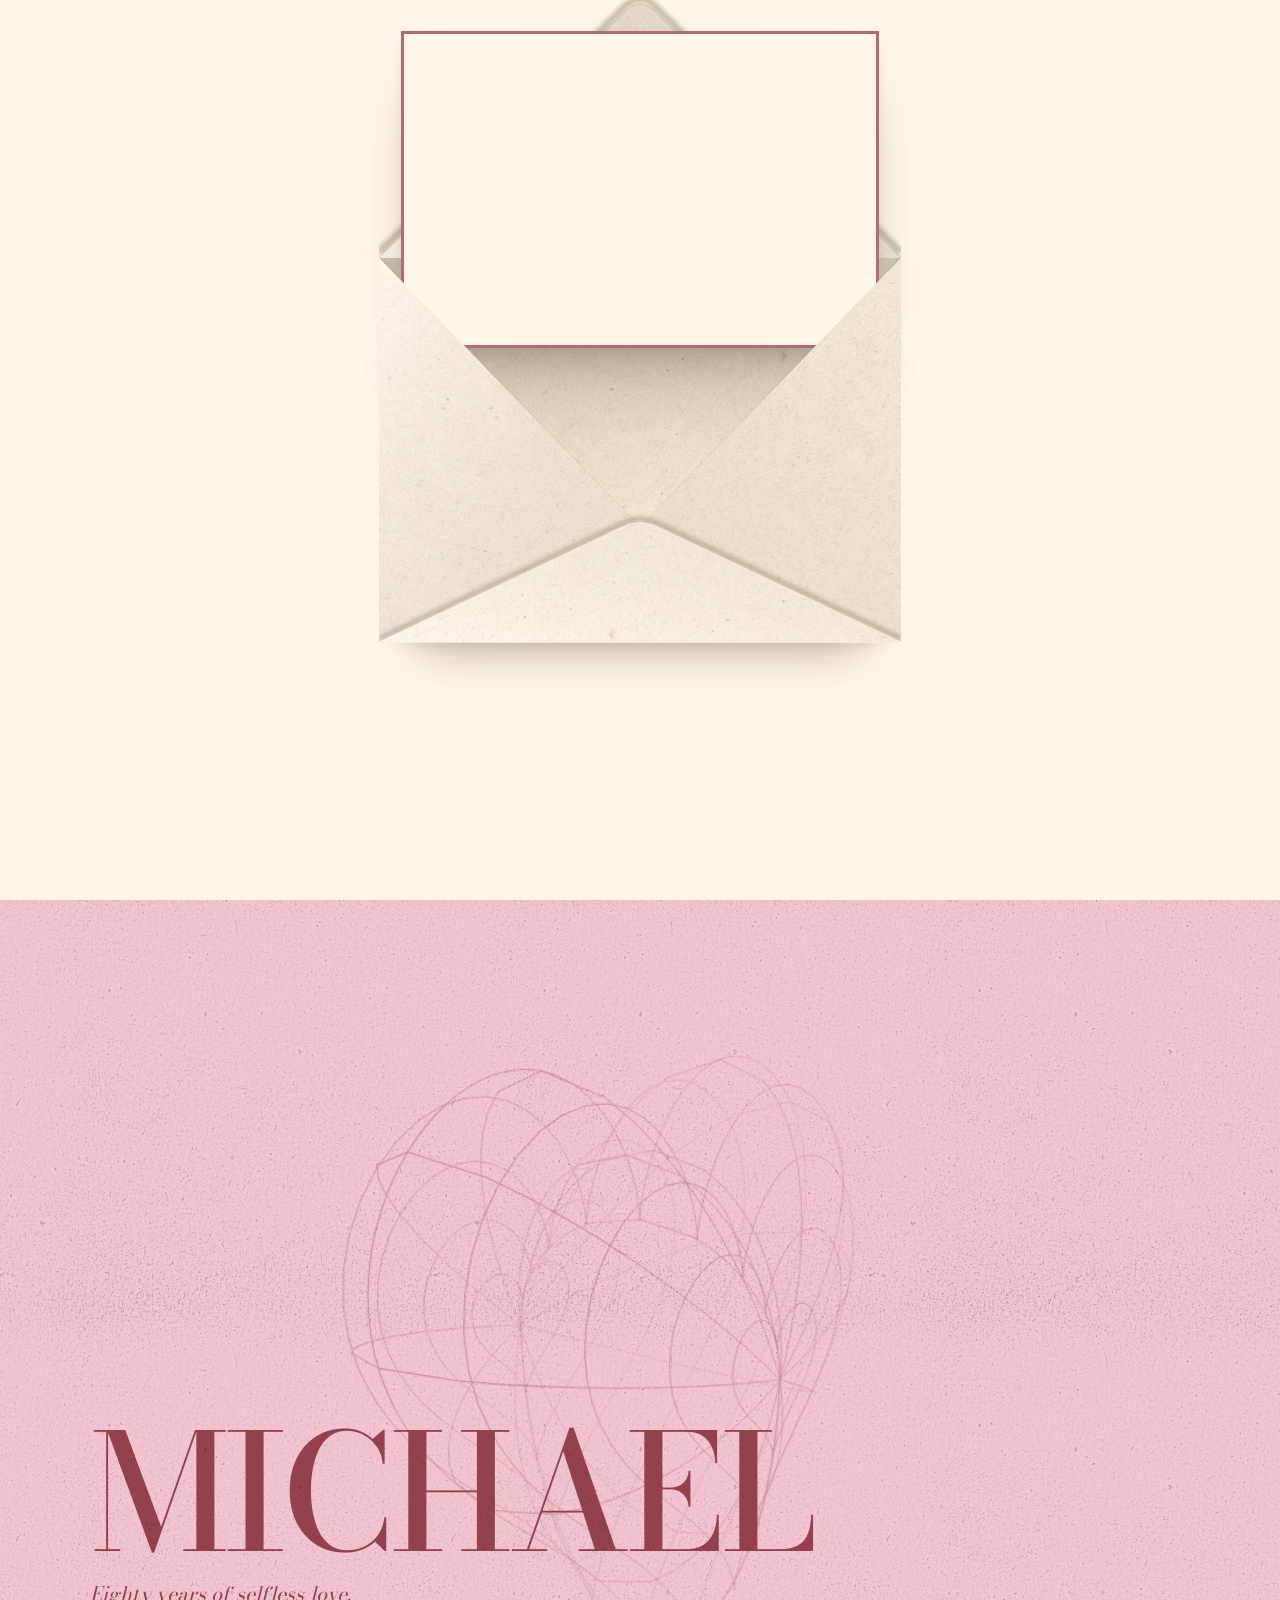
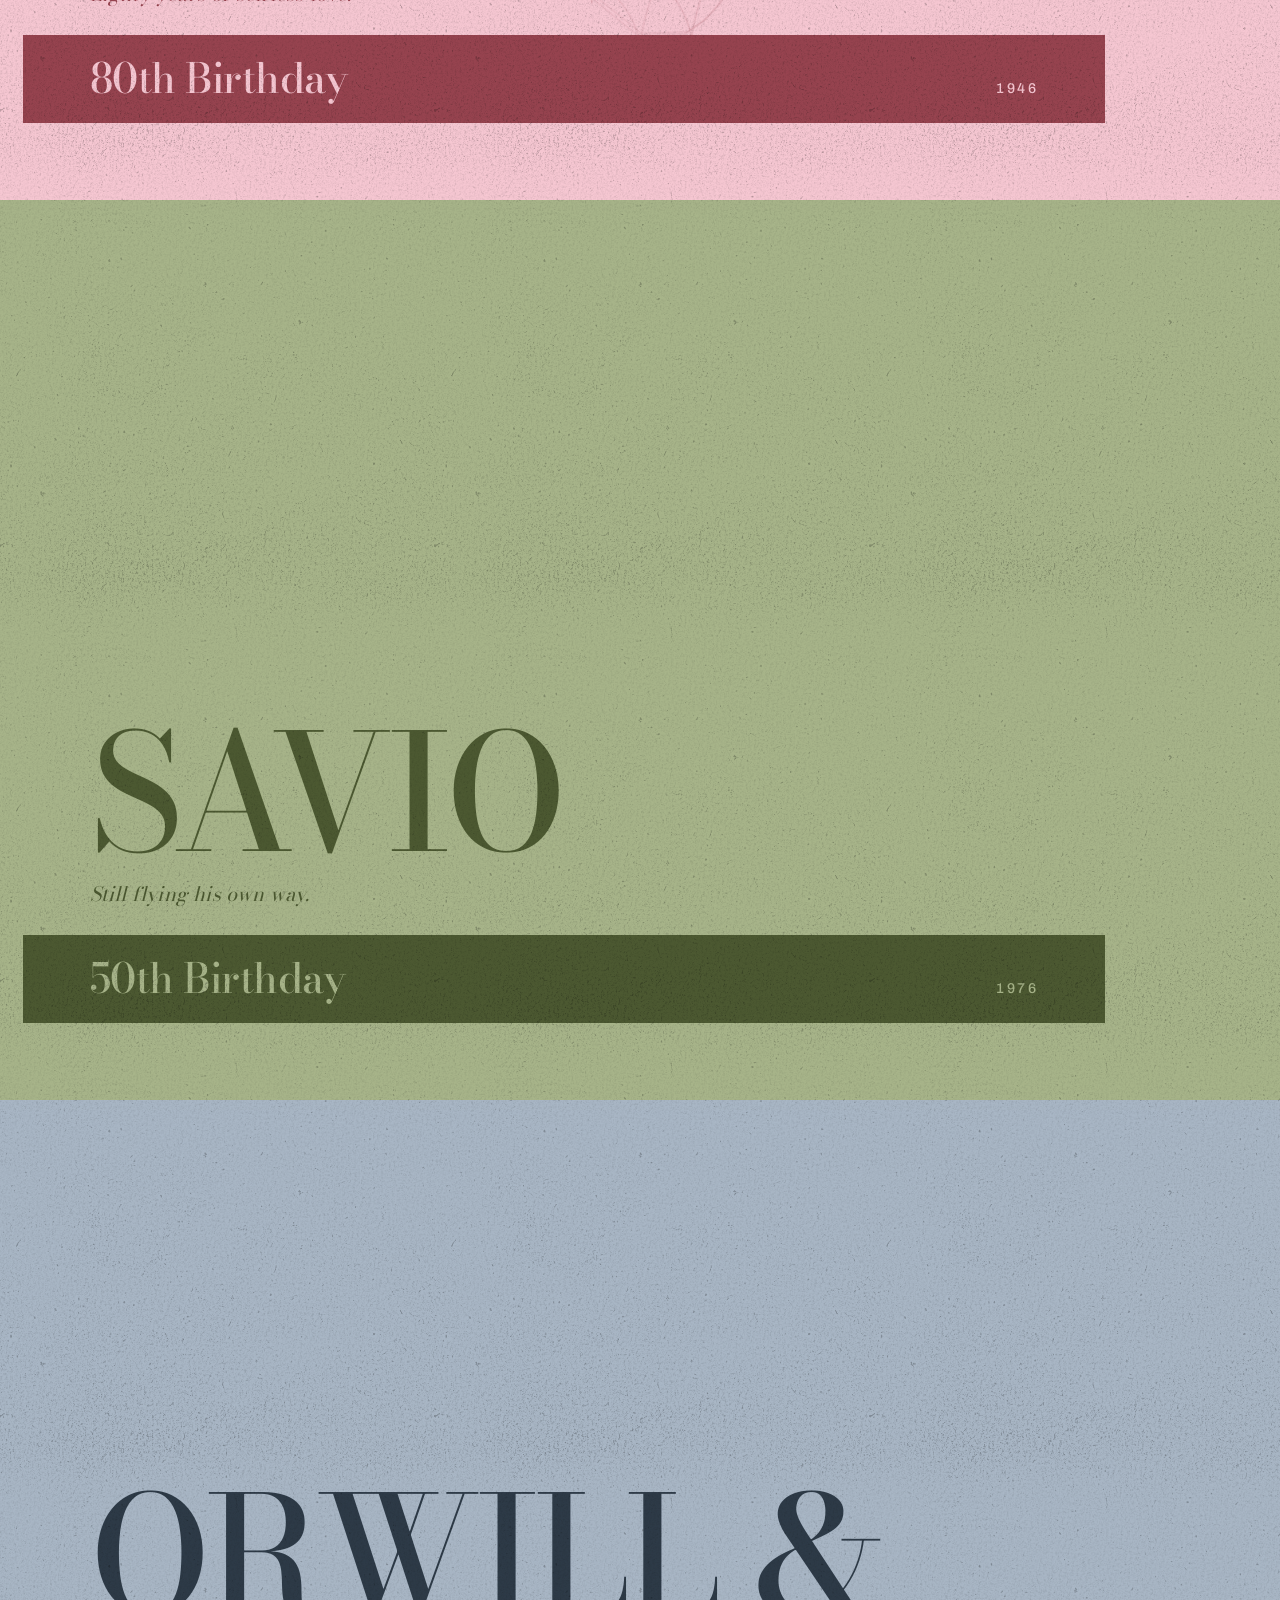
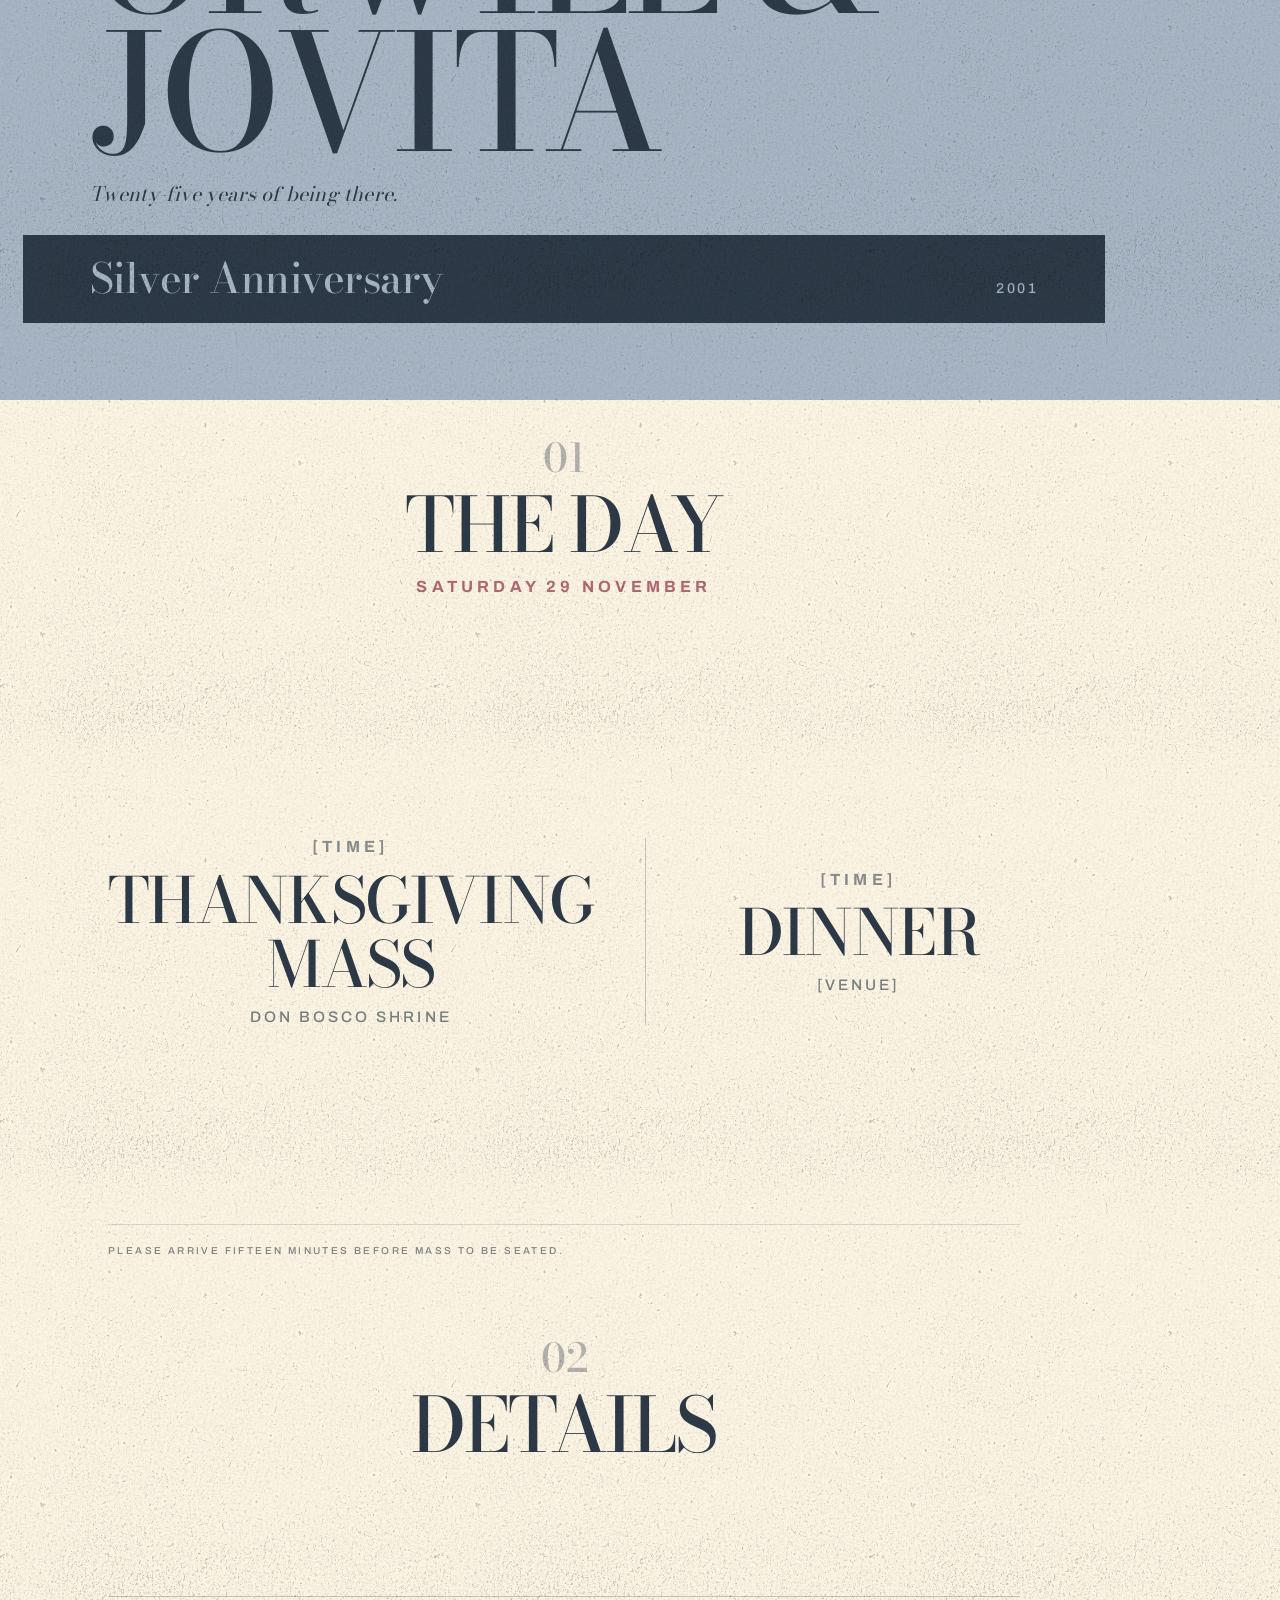
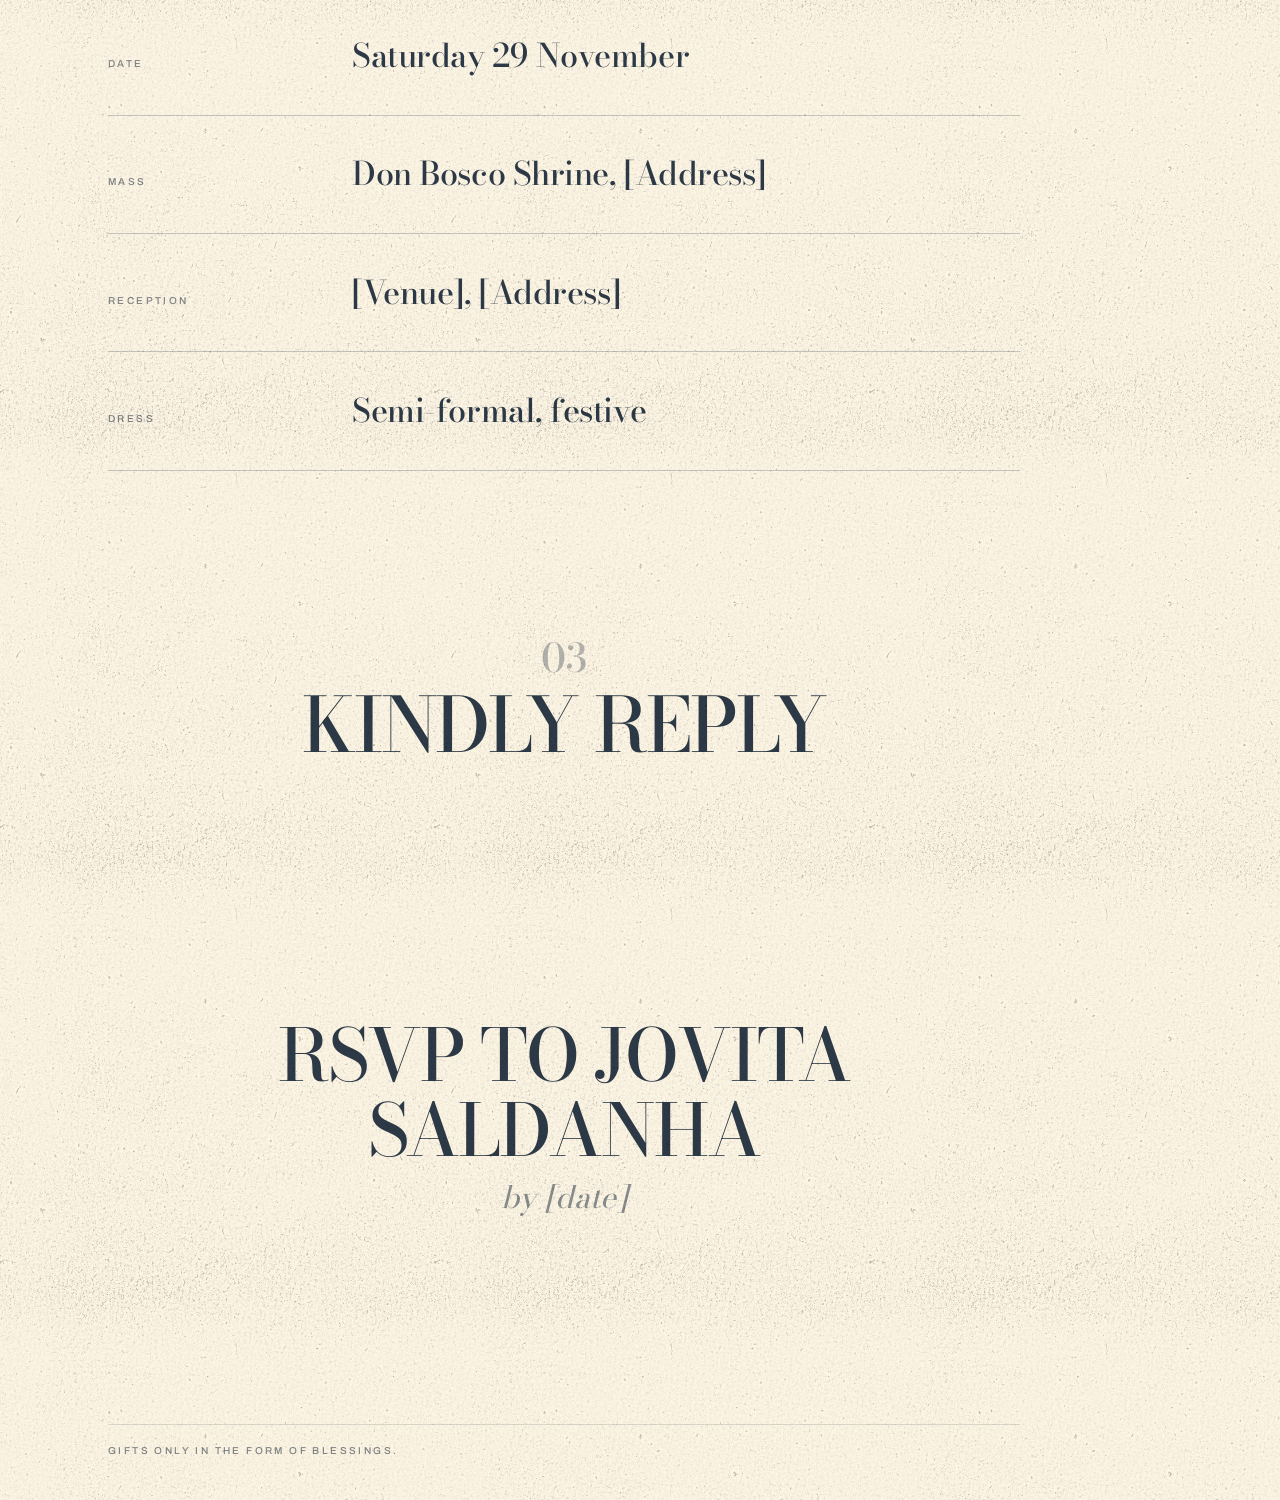
==== demo/index.html @ b085cb2f "The invitation, and everything it is made of A single-page invitation for three milestones in one ev" ====
<!DOCTYPE html>
<html lang="en">
<head>
<meta charset="UTF-8">
<meta name="viewport" content="width=device-width, initial-scale=1">
<title>An Invitation — Thanksgiving Mass &amp; Dinner</title>

<!-- ---- what WhatsApp shows in the bubble ------------------------------
     The link preview is the envelope: the same paper, the same cream and
     rosewood, so the message and the page are one object.

     THESE TWO URLS MUST BE ABSOLUTE AND MUST MATCH THE LIVE DOMAIN.
     WhatsApp fetches the preview from its own servers, so a relative path
     resolves to nothing and the bubble falls back to a bare link. If the
     site ends up on a different domain than the one below, change both
     lines -- it is the only place in the project that hard-codes a URL. -->
<meta property="og:type" content="website">
<meta property="og:url" content="https://the-triple-invite.vercel.app/">
<meta property="og:title" content="You are invited — Thanksgiving Mass &amp; Dinner">
<meta property="og:description"
      content="Michael's 80th · Savio's 50th · Orwill &amp; Jovita's Silver. Saturday 29 November, Don Bosco Shrine.">
<meta property="og:image" content="https://the-triple-invite.vercel.app/assets/preview.png">
<meta property="og:image:width" content="1200">
<meta property="og:image:height" content="630">
<meta name="twitter:card" content="summary_large_image">
<meta name="theme-color" content="#fff7e6">

<link rel="stylesheet" href="system.css?v=22">
<style>
  /* page layout only -- the components all come from system.css */

  /* Mandatory: you land on a section or you are still moving, never parked
     between two. A section taller than the window relaxes this on its own --
     the spec drops snapping for a snap area larger than the scrollport, so
     an oversized page can still be scrolled through. */
  html { scroll-snap-type: y mandatory; scroll-behavior: smooth; }
  @media (prefers-reduced-motion: reduce) { html { scroll-behavior: auto; } }

  /* THE RAIL'S OWN STRIP. Reserved once, on the body, rather than as a
     right padding on each section -- that way the full-bleed ones (the
     cover card, the three panels) end before the rail too, instead of
     running underneath it. Nothing is ever written under the guide. */
  /* Two widths, not a clamp: the strip has to clear the widest LABEL, and
     "Orwill & Jovita" does not shrink with the window. Above 1024 the strip
     is wide enough to hold the words; below it the words go and the strip
     narrows to what the ticks need. */
  :root { --rail: 46px; }
  @media (min-width: 1024px) { :root { --rail: 152px; } }
  @media (max-width: 1023px) { .rail .lbl { display: none; } }

  /* ---- the rail --------------------------------------------------------
     The old top bar linked the three demo pages, which is scaffolding, not
     navigation for a guest. This is a guide to the invitation itself: one
     tick per section down the right edge, the current one lit. */
  .rail {
    position: fixed; z-index: 60;
    right: clamp(10px, 1.6vw, 28px); top: 50%; transform: translateY(-50%);
    display: flex; flex-direction: column;
    font-family: var(--micro);
  }
  .rail a {
    display: flex; align-items: center; justify-content: flex-end; gap: 10px;
    padding: 6px 0; text-decoration: none; color: var(--bone);
    font-size: 9px; font-weight: 600;
    letter-spacing: 0.2em; text-transform: uppercase;
    opacity: 0.38;
    transition: opacity 0.25s ease, color 0.25s ease;
  }
  .rail .tick {
    width: 15px; height: 1px; background: currentColor;
    transition: width 0.25s ease, height 0.25s ease;
  }
  .rail a:hover, .rail a:focus-visible { opacity: 0.8; }
  .rail a[aria-current] { opacity: 1; color: var(--neon); }
  .rail a[aria-current] .tick { width: 30px; height: 2px; }
  /* the invitation is the front of the card; a guide down its edge is the
     one place the furniture gets in the way of the thing itself */
  .rail { transition: opacity 0.35s ease; }
  html[data-at="invitation"] .rail { opacity: 0; pointer-events: none; }

  /* ---- THE ENVELOPE ------------------------------------------------------
     A real envelope, not a line drawing: back view, flap closed, the four
     panels folded to a point at 70% height, lit from above. Every edge is a
     crease -- a soft dark line with a lighter one riding above it -- rather
     than an outline, which is what makes paper look like paper.

     It sits ABOVE the page's grain overlay on purpose. The opening happens
     on clean stock; the texture arrives with the page, as the gate lifts.

     The card comes out BLANK. It grows until it is exactly the hero card,
     borders and all, and only then does the page write itself in. Nothing
     has to be morphed or cross-faded, because nothing moves at the handover. */
  html.gate-on, html.gate-on body { overflow: hidden; }
  html.gate-on .rail { opacity: 0; pointer-events: none; }

  .gate {
    position: fixed; inset: 0; z-index: 9500;
    background: var(--shell);
    cursor: pointer;
    transition: opacity 0.42s ease;
  }
  .gate[hidden] { display: none; }
  .gate.gone { opacity: 0; pointer-events: none; }

  /* Back, front and flap are SIBLINGS of the card, never its ancestors: an
     ancestor carrying a transform becomes the containing block for the fixed
     card, and the expand-to-the-hero maths would then be measured off the
     wrong box. All three share one geometry so they stay registered. */
  .env-part {
    position: absolute; left: 50%; top: 50%;
    width: min(66vw, 58vh, 545px); aspect-ratio: 190 / 140;
    transform: translate(-50%, -50%) scale(0.955);
    opacity: 0; pointer-events: none;
    transition: opacity 0.55s ease, transform 0.9s cubic-bezier(.16,1,.3,1);
  }
  .env-part > svg, .flap-hinge > svg { width: 100%; height: 100%; display: block; }
  .env-back { z-index: 1; }
  .env-front { z-index: 3; }
  .env-flap { z-index: 4; }
  .flap-hinge {
    position: absolute; inset: 0;
    transform-origin: 50% 0;
    transform: perspective(1500px) rotateX(0deg);
    transition: transform 1s cubic-bezier(.36,.02,.18,1);
  }
  /* the envelope's own weight on the table */
  .env-back::before {
    content: ''; position: absolute; inset: 2% 3% 0;
    border-radius: 3px;
    box-shadow: 0 30px 46px -26px rgba(78,58,40,0.40),
                0 5px 16px -6px rgba(78,58,40,0.16);
  }

  /* the card: cream, the hero's own keyline, and nothing written on it */
  .gate-card {
    position: fixed; z-index: 2; overflow: hidden;
    background: var(--shell);
    border: 3px solid var(--neon);
    opacity: 0;
    transition: top 0.85s cubic-bezier(.16,1,.3,1),
                left 0.85s cubic-bezier(.16,1,.3,1),
                width 0.85s cubic-bezier(.16,1,.3,1),
                height 0.85s cubic-bezier(.16,1,.3,1),
                box-shadow 0.7s ease;
  }

  /* ---- the sequence ---- */
  .gate[data-phase="in"]      .env-part,
  .gate[data-phase="opening"] .env-part,
  .gate[data-phase="rising"]  .env-part {
    opacity: 1; transform: translate(-50%, -50%) scale(1);
  }
  .gate[data-phase="opening"] .gate-card,
  .gate[data-phase="rising"]  .gate-card,
  .gate[data-phase="out"]     .gate-card { opacity: 1; }

  .gate[data-phase="opening"] .flap-hinge,
  .gate[data-phase="rising"]  .flap-hinge,
  .gate[data-phase="out"]     .flap-hinge {
    transform: perspective(1500px) rotateX(-168deg);
  }
  /* once it is past edge-on the flap is furniture behind the card */
  .gate[data-phase="rising"] .env-flap,
  .gate[data-phase="out"]    .env-flap { z-index: 1; }

  .gate[data-phase="rising"] .gate-card {
    box-shadow: 0 34px 60px -26px rgba(78,58,40,0.42),
                0 6px 18px -8px rgba(78,58,40,0.18);
  }
  .gate[data-phase="out"] .gate-card {
    box-shadow: 0 18px 60px -40px rgba(78,58,40,0.20);
  }
  .gate[data-phase="out"] .env-part {
    opacity: 0; transform: translate(-50%, -47%) scale(0.99);
  }

  /* ---- and then the page writes itself in -------------------------------
     Added by the script only, so a reader without JS, or one who asked for
     reduced motion, gets the page whole and immediately. */
  html.gate-hold .cover .invite .eyebrow,
  html.gate-hold .cover .invite .w1,
  html.gate-hold .cover .invite .w2,
  html.gate-hold .cover .particulars,
  html.gate-hold .cover-art { opacity: 0; transform: translateY(18px); }

  html.gate-pop .cover .invite .eyebrow,
  html.gate-pop .cover .invite .w1,
  html.gate-pop .cover .invite .w2,
  html.gate-pop .cover .particulars,
  html.gate-pop .cover-art {
    opacity: 1; transform: none;
    transition: opacity 0.8s ease, transform 0.9s cubic-bezier(.16,1,.3,1);
  }
  html.gate-pop .cover-art          { transition-delay: 0.14s; }
  html.gate-pop .cover .invite .w1  { transition-delay: 0.10s; }
  html.gate-pop .cover .invite .w2  { transition-delay: 0.20s; }
  html.gate-pop .cover .particulars { transition-delay: 0.34s; }

  @media (max-width: 860px) {
    .env-part { width: min(80vw, 50vh, 430px); }
    html.gate-pop .cover-art { opacity: 0.5; }
  }

  /* ---- one section, one screen ----------------------------------------
     Each block fills the viewport under the sticky nav. svh rather than vh
     so a phone's collapsing address bar does not cut the last line off. */
  .screen {
    min-height: 100svh;
    scroll-snap-align: start;
    display: flex; flex-direction: column; justify-content: center;
    max-width: 1120px; margin: 0 auto;
    padding: clamp(24px, 4.2vh, 46px) calc(28px + var(--rail))
             clamp(28px, 4.6vh, 52px) 28px;
  }
  @supports not (height: 100svh) {
    .screen { min-height: 100vh; }
  }

  /* ---- a page that is complete in itself ---------------------------------
     Every section fills the window now, so none of them may be a short list
     floating in a void. Each is built the same way: the head at the top, the
     substance centred in whatever is left, and a closing line on the floor.
     The space is used rather than merely left. */
  .screen--sheet { justify-content: flex-start; }

  /* ---- the centred masthead -------------------------------------------
     The head was a baseline row: number, title and date on one line with the
     title floated between them. Three stacked lines, centred, reads as a
     title page instead of a table header. */
  .mast { text-align: center; margin: 0 0 clamp(18px, 5vh, 62px); }
  .mast .n {
    display: block; font-family: var(--display); font-weight: 500;
    font-size: clamp(19px, min(3.4vw, 4.4vh), 52px);
    line-height: 1; opacity: 0.35; margin: 0;
  }
  .mast .t {
    display: block; font-family: var(--display); font-weight: 500;
    font-size: clamp(25px, min(7vw, 8.4vh), 96px);
    line-height: 1.02; letter-spacing: -0.03em;
    text-transform: uppercase; margin: clamp(6px, 1vh, 14px) 0 0;
  }
  .mast .d {
    display: block; font-family: var(--micro); font-weight: 700;
    font-size: clamp(11px, min(1.4vw, 1.8vh), 17px);
    letter-spacing: 0.26em; text-transform: uppercase;
    margin: clamp(10px, 1.6vh, 20px) 0 0; color: var(--neon);
  }

  /* ---- the day: two events, each one block ------------------------------
     Time, event and place belong together and the two events do not, so each
     is one centred stack with a full-height rule standing between them. */
  .events {
    display: grid; grid-template-columns: 1fr 1px 1fr;
    align-items: center; gap: clamp(20px, 4vw, 64px);
  }
  .events .split { background: var(--hair); align-self: stretch; }
  .event { text-align: center; }
  .event .when {
    display: block; font-family: var(--micro); font-weight: 700;
    font-size: clamp(11px, min(1.4vw, 1.8vh), 17px);
    letter-spacing: 0.26em; text-transform: uppercase; opacity: 0.55;
  }
  .event .what {
    display: block; font-family: var(--display); font-weight: 500;
    font-size: clamp(22px, min(5.4vw, 7vh), 74px);
    line-height: 1.02; letter-spacing: -0.026em; text-transform: uppercase;
    margin: clamp(8px, 1.4vh, 18px) 0;
  }
  .event .where {
    display: block; font-family: var(--micro); font-weight: 500;
    font-size: clamp(11px, min(1.3vw, 1.7vh), 16px);
    letter-spacing: 0.2em; text-transform: uppercase; opacity: 0.62;
  }

  /* ---- the reply: the instruction IS the page --------------------------- */
  .reply-line {
    font-family: var(--display); font-weight: 500; margin: 0;
    font-size: clamp(24px, min(6.2vw, 8vh), 88px);
    line-height: 1.04; letter-spacing: -0.028em; text-transform: uppercase;
    text-align: center;
  }
  .reply-line .by {
    display: block; text-transform: none; font-style: italic;
    font-weight: 400; opacity: 0.55;
    font-size: clamp(18px, min(2.6vw, 3.4vh), 34px);
    letter-spacing: 0.01em; margin-top: clamp(10px, 1.6vh, 22px);
  }
  .sheet-body {
    flex: 1; display: flex; flex-direction: column; justify-content: center;
    padding: clamp(10px, 2.6vh, 48px) 0;
  }
  /* one closing line where there is genuinely something to say, and nothing
     where there is not -- the balancing tags on the other two sheets were
     filler holding up a layout, not information */
  .sheet-note {
    margin: auto 0 0; padding-top: clamp(14px, 2vh, 22px);
    border-top: 1px solid var(--hair);
  }

  /* ---- the cover ---------------------------------------------------------
     Two columns, edge to edge: the copy reads down the left, the flutes run
     the full height of the right. No inset card and no centred stack -- the
     mark is the field, not a picture hung on it. */
  .screen.cover-screen {
    max-width: none; margin: 0;
    /* the margin the keyline floats in. Left as plain shell: with a rule
       this strong, a second tonal step outside it is one event too many. */
    /* even on all four sides. The rail hides itself over the hero (see the
       script), so there is nothing here to make room for. */
    padding: clamp(13px, 1.7vw, 26px);
  }
  .cover {
    flex: 1; position: relative;
    background: var(--shell); color: var(--bone);
    display: grid;
    grid-template-columns: minmax(0, 1.12fr) minmax(0, 1fr);
    align-items: center;
    /* the card clips: the flutes run into this rule and stop dead at it,
       which is what makes the border look drawn rather than dropped on top */
    border: 3px solid var(--neon);
    overflow: hidden;
  }

  /* ---- the card --------------------------------------------------------
     The flourishes and the grey rule are gone. What holds the cover now is
     a keyline in the full-strength ink -- no grey, nothing soft -- and the
     card CLIPS: the flutes run to the rule and stop dead at it, which is
     what makes the border look drawn rather than dropped on top. */
  /* the copy column is its own container, so every size below is a fraction
     of the text measure itself rather than of the window */
  .cover-copy {
    container-type: inline-size;
    position: relative; z-index: 2;
    /* ONE spacing scale for the whole hero. Gaps inside a group use s1/s2,
       gaps between groups use s3/s4 -- which is what makes the four blocks
       read as four blocks instead of seven loose lines. */
    --s1: clamp(5px, 0.7cqw, 9px);
    --s2: clamp(11px, 1.5cqw, 19px);
    --s3: clamp(24px, 3.2cqw, 42px);
    --s4: clamp(34px, 4.8cqw, 62px);
    padding: clamp(44px, 7vw, 96px) clamp(30px, 4vw, 58px)
             clamp(44px, 7vw, 96px) clamp(40px, 6.5vw, 110px);
    display: flex; flex-direction: column; align-items: flex-start;
  }

  /* 1 + 2. the invitation. No connectives, set in caps, a wall of type --
     the words break across lines because that IS the composition. */
  .cover .eyebrow {
    font-family: var(--micro); font-weight: 700;
    font-size: clamp(12px, 2.1cqw, 22px);
    letter-spacing: 0.26em; text-transform: uppercase;
    color: var(--neon);
    /* its own figure rather than --s4: the scale bottoms out at 34px, which
       is not much of a gap under 76px slab caps. This one keeps growing. */
    margin: 0 0 clamp(30px, 7cqw, 88px);
  }
  .cover .invite .w1, .cover .invite .w2 {
    display: block; margin: 0;
    font-family: var(--display); font-weight: 500;
    text-transform: uppercase;
    /* "THANKSGIVING" measures 7.4x its font size in caps, so anything over
       ~13.5cqw runs past the measure and the card clips the word in half.
       13 leaves it a little air. */
    font-size: clamp(40px, 13cqw, 132px);
    /* 0.85 packed THANKSGIVING and MASS into each other. Slab caps have no
       descenders to speak of, so they need the leading opened deliberately
       rather than left to the font. */
    line-height: 1.02; letter-spacing: -0.035em;
  }
  /* The ampersand is a joint, not a word, so it is set lighter than what it
     joins. Bodoni Moda's weight axis bottoms out at 400, so the rest of the
     reduction comes from the optical-size axis: opsz 72 is the display cut,
     whose hairlines are drawn to almost vanish -- the same thinness that had
     to be pinned away from the running text is exactly what this wants. */
  .cover .invite .w2::before {
    content: '& ';
    font-weight: 400;
    font-variation-settings: 'opsz' 72;
  }

  /* 3. the particulars. The date is the one fact people act on, so it is
     set at display size on its own row; the two places are the same kind of
     fact as each other and share the row beneath it. */
  .cover .particulars {
    display: flex; flex-direction: column; gap: var(--s3);
    margin: var(--s4) 0 0; padding: var(--s3) 0 0;
    border-top: 1px solid var(--hair);
    align-self: stretch;
  }
  .cover .particulars dt {
    font-family: var(--micro); font-weight: 500;
    font-size: clamp(10px, 1.3cqw, 13px);
    letter-spacing: 0.22em; text-transform: uppercase;
    opacity: 0.55; margin: 0 0 var(--s1);
  }
  .cover .particulars dd {
    font-family: var(--display); font-weight: 500; margin: 0;
    line-height: 1.2; letter-spacing: -0.012em;
  }
  .cover .when dd { font-size: clamp(30px, 5.6cqw, 62px); }
  .cover .places {
    display: grid; gap: var(--s2) clamp(26px, 4cqw, 56px);
    grid-template-columns: repeat(auto-fit, minmax(150px, 1fr));
  }
  .cover .places dd { font-size: clamp(18px, 2.8cqw, 32px); }

  /* the paper grain is multiplied over the type too, so a hairline highlight
     under each stroke is what makes the display words sit IN the sheet
     rather than printed on top of it */
  .cover .headline { text-shadow: 0 1px 0 rgba(255, 255, 255, 0.5); }

  /* the invitation assembles itself, top line first */
  @keyframes rise {
    from { opacity: 0; transform: translateY(16px); }
    to   { opacity: 1; transform: none; }
  }
  @keyframes ink { from { opacity: 0; } to { opacity: 1; } }
  .cover-copy > * { animation: rise 0.85s cubic-bezier(0.2, 0.75, 0.2, 1) backwards; }
  .cover-copy > :nth-child(1) { animation-delay: 0.10s; }
  .cover-copy > :nth-child(2) { animation-delay: 0.34s; }
  .cover-art   { animation: ink 2.2s ease 0.25s backwards; }
  @media (prefers-reduced-motion: reduce) {
    .cover-copy > *, .cover-art { animation: none; }
  }

  /* end to end: the canvas is the whole right column, top edge to bottom */
  .cover-art { position: relative; z-index: 1; align-self: stretch; }
  .cover-art .wire { opacity: 0.8; }

  /* ---- the three, one screen each ----------------------------------------
     No section head and no caption above the card: each person IS the screen,
     edge to edge, and the milestone is stated at display size inside it so
     nobody has to read a corner label to learn what is being celebrated. */
  .screen.solo { max-width: none; margin: 0; padding: 0; }
  /* the corner labels are gone, so the panel holds one block instead of two
     -- it sits on the floor of the panel with the mark rising behind it,
     rather than floating at the top where space-between used to leave it */
  .solo .panel {
    aspect-ratio: auto; flex: 1; justify-content: flex-end;
    /* the field runs to the edge of the window -- no cream strip beside it.
       Only the ink is held back, so the rail has bare pastel to sit on. */
    padding-right: calc(7% + var(--rail));
  }
  /* 27cqw is tuned for a portrait panel a third of the page wide. On a panel
     this wide it would be ~290px, so the solo panels take their own figure;
     long names wrap rather than shrinking the size away from the others. */

  /* ---- the people, as one treatment ------------------------------------
     Name in caps at poster size, then the occasion carried on a solid bar of
     the panel's own ink, reversed out of it. The bar exists to hold the
     occasion at display size: set at label size inside it, the bar was the
     loud thing and the reason for the page was the quiet one. */
  .person-body { width: 100%; }
  .person .name {
    text-transform: uppercase; line-height: 0.86; margin: 0;
    font-size: clamp(30px, min(17cqw, 20vh), 180px);
  }
  .person .punch {
    font-family: var(--display); font-style: italic; margin: 0;
    font-size: clamp(17px, min(2.1cqw, 2.6vh), 30px);
    line-height: 1.35; letter-spacing: 0.01em;
    margin-top: clamp(12px, 2vh, 24px);
  }
  .person .footrow {
    /* Out to the panel's left and right edges, but NOT to its floor. Sitting
       on the bottom edge the bar ran into the rail's ticks and the two read
       as one piece of furniture; the panel's own bottom padding now holds it
       clear. Everything else stays where it was. */
    margin: clamp(18px, 3vh, 36px) -7% 0;
    padding: clamp(16px, 2.6vh, 34px) 7%;
    background: currentColor;
    display: flex; align-items: baseline; justify-content: space-between;
    gap: 16px; flex-wrap: wrap;
  }
  .person .footrow > * { color: var(--field); }
  .person .milestone {
    font-family: var(--display); font-weight: 500;
    font-size: clamp(19px, min(5cqw, 4.6vh), 56px);
    line-height: 1; letter-spacing: -0.012em;
  }
  .person .year {
    font-family: var(--micro); font-weight: 500;
    font-size: clamp(10px, min(1.5cqw, 1.9vh), 18px);
    letter-spacing: 0.18em; text-transform: uppercase;
  }
  .person .roles { display: none; }

  @media (max-width: 860px) {
    /* THE PHONE. Two changes of kind, not of degree: the rail lies down
       along the bottom so nothing has to be held off the right edge, and
       everything centres -- which is only honest once the side gutters are
       symmetrical again. */
    :root { --rail: 0px; }
    .rail {
      top: auto; bottom: 0; left: 0; right: 0; transform: none;
      flex-direction: row; justify-content: center; align-items: center;
      gap: clamp(12px, 3.4vw, 22px);
      padding: 14px 16px calc(14px + env(safe-area-inset-bottom, 0px));
    }
    .rail a { padding: 0; }
    .rail .tick { width: 13px; }
    .rail a[aria-current] .tick { width: 24px; height: 2px; }

    .screen {
      padding: 30px 18px calc(56px + env(safe-area-inset-bottom, 0px));
      text-align: center;
    }

    /* the flutes stop being a band under the copy and become the field the
       copy is printed on */
    .cover { grid-template-columns: 1fr; align-items: center; }
    .cover-art {
      position: absolute; inset: 0; min-height: 0; z-index: 0; opacity: 0.5;
    }
    .cover-copy {
      align-items: center; text-align: center; z-index: 2;
      padding: clamp(30px, 6vh, 54px) 20px;
    }
    .cover .invite .w1, .cover .invite .w2 {
      font-size: clamp(28px, min(13cqw, 13vh), 78px);
    }
    /* below roughly 300px the slab word is wider than the screen no matter
       how small it is set; breaking it is ugly but it beats the whole page
       scrolling sideways */
    .cover-copy > *, .cover .invite > * { max-width: 100%; min-width: 0; }
    .cover .invite .w1, .cover .invite .w2 { overflow-wrap: break-word; }
    .cover .invite .eyebrow { margin-bottom: clamp(16px, min(4.6cqw, 4vh), 44px); }
    .cover .particulars { text-align: center; }
    .cover .places { justify-items: center; }

    .solo .panel { padding: 8% 7%; align-items: center; text-align: center; }
    .person-body { text-align: center; }
    .person .footrow { justify-content: center; gap: 8px 18px; }

    .events { grid-template-columns: 1fr; gap: clamp(26px, 5vh, 48px); }
    .events .split { height: 1px; align-self: auto; }
    .data > div { grid-template-columns: 1fr; gap: 6px; justify-items: center; }
  }
</style>
</head>
<body>

<!-- ============================================ THE ENVELOPE
     Four folds meeting at a point 70% down: flap on top, left and right
     panels beneath it, bottom panel folded up over them. Each fold is a
     SEPARATE CUT of one sheet of stock (assets/env-paper.jpg) -- rotated
     and offset so no two panels show the same fibre -- then lit for the
     way that fold actually sits. That is what the creases are made of:
     two panels whose grain and light disagree, not a drawn line. -->
<div class="gate" id="gate" data-phase="sealed" hidden aria-hidden="true">

  <!-- the lining, seen through the mouth once the flap is back -->
  <div class="env-part env-back">
    <svg viewBox="0 0 190 140" preserveAspectRatio="none" aria-hidden="true">
      <defs>
        <clipPath id="cRect"><rect x="0" y="0" width="190" height="140" rx="1.4"/></clipPath>
        <linearGradient id="gLining" x1="0" y1="0" x2="0.15" y2="1">
          <stop offset="0" stop-color="rgba(74,56,36,0.26)"/>
          <stop offset="0.8" stop-color="rgba(74,56,36,0.05)"/>
        </linearGradient>
        <filter id="eSoft" x="-20%" y="-40%" width="140%" height="180%">
          <feGaussianBlur stdDeviation="0.9"/>
        </filter>
      </defs>
      <g clip-path="url(#cRect)">
        <image href="assets/env-paper.jpg?v=2" x="-95" y="-60" width="380" height="260"
               preserveAspectRatio="none" transform="translate(20 15)"/>
        <rect x="0" y="0" width="190" height="140" fill="url(#gLining)"/>
      </g>
      <!-- what the open mouth casts on the lining, and the creases the
           flap has been hiding -->
      <path d="M0 0 L88.85 94.68 Q95 101.23 101.15 94.68 L190 0" transform="translate(0 2.2)"
            fill="none" stroke="rgba(92,72,48,0.30)" stroke-width="1.3" filter="url(#eSoft)"/>
      <path d="M0 0 L95 98 L190 0" fill="none" stroke="rgba(120,96,70,0.20)" stroke-width="0.4"/>
    </svg>
  </div>

  <!-- blank. It becomes the hero card, and the page writes itself in after. -->
  <div class="gate-card" id="gateCard"></div>

  <!-- the three fixed folds: left and right panels, bottom panel over them -->
  <div class="env-part env-front">
    <svg viewBox="0 0 190 140" preserveAspectRatio="none" aria-hidden="true">
      <defs>
        <clipPath id="cLeft"><path d="M0 0 L95 98 L0 140 Z"/></clipPath>
        <clipPath id="cRight"><path d="M190 0 L95 98 L190 140 Z"/></clipPath>
        <clipPath id="cBottom"><path d="M0 140 L88.67 98 Q95 95 101.33 98 L190 140 Z"/></clipPath>
        <!-- light from the top left: the left fold catches it, the right
             fold turns away from it, the bottom fold sits proudest -->
        <linearGradient id="gLeft" x1="0" y1="0.1" x2="1" y2="0.6">
          <stop offset="0" stop-color="rgba(255,255,255,0.30)"/>
          <stop offset="1" stop-color="rgba(74,56,36,0.09)"/>
        </linearGradient>
        <linearGradient id="gRight" x1="1" y1="0.1" x2="0" y2="0.6">
          <stop offset="0" stop-color="rgba(74,56,36,0.05)"/>
          <stop offset="1" stop-color="rgba(74,56,36,0.15)"/>
        </linearGradient>
        <linearGradient id="gBottom" x1="0.2" y1="1" x2="0.5" y2="0">
          <stop offset="0" stop-color="rgba(255,255,255,0.26)"/>
          <stop offset="1" stop-color="rgba(74,56,36,0.05)"/>
        </linearGradient>
        <filter id="fSoft" x="-20%" y="-60%" width="140%" height="220%">
          <feGaussianBlur stdDeviation="0.75"/>
        </filter>
      </defs>

      <g clip-path="url(#cLeft)">
        <image href="assets/env-paper.jpg?v=2" x="-95" y="-60" width="380" height="260"
               preserveAspectRatio="none" transform="rotate(90 95 70) translate(-18 22)"/>
        <rect x="-2" y="-2" width="194" height="144" fill="url(#gLeft)"/>
      </g>
      <g clip-path="url(#cRight)">
        <image href="assets/env-paper.jpg?v=2" x="-95" y="-60" width="380" height="260"
               preserveAspectRatio="none" transform="rotate(-90 95 70) translate(24 -16)"/>
        <rect x="-2" y="-2" width="194" height="144" fill="url(#gRight)"/>
      </g>

      <!-- the bottom fold lies ON the side folds, so it throws a line first -->
      <path d="M0 140 L88.67 98 Q95 95 101.33 98 L190 140" transform="translate(0 -1.4)" fill="none" stroke="rgba(92,72,48,0.34)"
            stroke-width="1.5" filter="url(#fSoft)"/>
      <g clip-path="url(#cBottom)">
        <image href="assets/env-paper.jpg?v=2" x="-95" y="-60" width="380" height="260"
               preserveAspectRatio="none" transform="rotate(180 95 70) translate(-22 -18)"/>
        <rect x="-2" y="-2" width="194" height="144" fill="url(#gBottom)"/>
      </g>
      <path d="M0 140 L88.67 98 Q95 95 101.33 98 L190 140" fill="none" stroke="rgba(255,252,246,0.55)" stroke-width="0.35"/>
    </svg>
  </div>

  <!-- the flap, hinged on the top edge -->
  <div class="env-part env-flap"><div class="flap-hinge">
    <svg viewBox="0 0 190 140" preserveAspectRatio="none" aria-hidden="true">
      <defs>
        <clipPath id="cFlap"><path d="M0 0 L88.85 94.68 Q95 101.23 101.15 94.68 L190 0 Z"/></clipPath>
        <linearGradient id="gFlap" x1="0.15" y1="0" x2="0.55" y2="1">
          <stop offset="0" stop-color="rgba(255,255,255,0.34)"/>
          <stop offset="1" stop-color="rgba(74,56,36,0.12)"/>
        </linearGradient>
        <filter id="pSoft" x="-20%" y="-60%" width="140%" height="220%">
          <feGaussianBlur stdDeviation="1.05"/>
        </filter>
      </defs>
      <!-- its own shadow, so it travels with the flap rather than staying
           printed on the panels underneath -->
      <path d="M0 0 L88.85 94.68 Q95 101.23 101.15 94.68 L190 0" transform="translate(0 2)"
            fill="none" stroke="rgba(74,56,36,0.38)" stroke-width="2.1" filter="url(#pSoft)"/>
      <g clip-path="url(#cFlap)">
        <image href="assets/env-paper.jpg?v=2" x="-95" y="-60" width="380" height="260"
               preserveAspectRatio="none" transform="translate(-26 -22)"/>
        <rect x="-2" y="-2" width="194" height="144" fill="url(#gFlap)"/>
      </g>
      <path d="M0 0 L88.85 94.68 Q95 101.23 101.15 94.68 L190 0" fill="none" stroke="rgba(120,96,70,0.26)" stroke-width="0.4"/>
    </svg>
  </div></div>

</div>

<nav class="rail" aria-label="Sections of this invitation">
  <a href="#invitation"><span class="lbl">Invitation</span><span class="tick"></span></a>
  <a href="#michael"><span class="lbl">Michael</span><span class="tick"></span></a>
  <a href="#savio"><span class="lbl">Savio</span><span class="tick"></span></a>
  <a href="#orwill"><span class="lbl">Orwill &amp; Jovita</span><span class="tick"></span></a>
  <a href="#day"><span class="lbl">The Day</span><span class="tick"></span></a>
  <a href="#details"><span class="lbl">Details</span><span class="tick"></span></a>
  <a href="#reply"><span class="lbl">Kindly Reply</span><span class="tick"></span></a>
</nav>

<!-- ============================================ THE INVITATION -->
<section class="screen cover-screen" id="invitation">
  <div class="cover">

    <div class="cover-copy">
      <div class="invite">
        <p class="eyebrow">You are invited to</p>
        <p class="w1">Thanksgiving Mass</p>
        <p class="w2">Dinner</p>
      </div>

      <dl class="particulars">
        <div class="when">
          <dt>When</dt>
          <dd>Saturday 29 November</dd>
        </div>
        <div class="places">
          <div>
            <dt>Mass</dt>
            <dd>Don Bosco Shrine</dd>
          </div>
          <div>
            <dt>Reception</dt>
            <dd>[Venue] · [Time]</dd>
          </div>
        </div>
      </dl>
    </div>

    <div class="cover-art">
      <canvas class="wire" data-wire="flutes" data-color="#b46a72"
              data-speed="0.4" data-fill="1.25"></canvas>
    </div>
  </div>
</section>

<!-- ============================================ THOSE WE CELEBRATE, ONE EACH -->
<section class="screen solo" id="michael">
  <article class="panel p-michael person">
    <canvas class="wire wire--bed" data-wire="heart" data-color="#97434f"
            data-speed="0.7" data-fill="1"></canvas>
    <div class="person-body">
      <p class="name name--tight">Michael</p>
      <p class="punch">Eighty years of selfless love.</p>
      <div class="footrow">
        <span class="milestone">80th Birthday</span>
        <span class="roles">Husband · Father · Grandfather</span>
        <span class="year">1946</span>
      </div>
    </div>
  </article>
</section>

<section class="screen solo" id="savio">
  <article class="panel p-savio person">
    <canvas class="wire wire--bed" data-wire="ball" data-color="#4c5931"
            data-speed="1" data-fill="1"></canvas>
    <div class="person-body">
      <p class="name name--tight">Savio</p>
      <p class="punch">Still flying his own way.</p>
      <div class="footrow">
        <span class="milestone">50th Birthday</span>
        <span class="roles">Free bird · Fifty years</span>
        <span class="year">1976</span>
      </div>
    </div>
  </article>
</section>

<section class="screen solo" id="orwill">
  <article class="panel p-orwill person">
    <canvas class="wire wire--bed" data-wire="rings" data-color="#2d3a47"
            data-speed="0.55" data-fill="1"></canvas>
    <div class="person-body">
      <p class="name name--tight">Orwill &amp; Jovita</p>
      <p class="punch">Twenty-five years of being there.</p>
      <div class="footrow">
        <span class="milestone">Silver Anniversary</span>
        <span class="roles">Partners · Parents · Providers</span>
        <span class="year">2001</span>
      </div>
    </div>
  </article>
</section>

<!-- ============================================ THE DAY -->
<section class="screen screen--sheet" id="day">
  <p class="mast">
    <span class="n">01</span>
    <span class="t">The Day</span>
    <span class="d">Saturday 29 November</span>
  </p>

  <div class="sheet-body">
    <div class="events">
      <div class="event">
        <span class="when">[Time]</span>
        <span class="what">Thanksgiving Mass</span>
        <span class="where">Don Bosco Shrine</span>
      </div>
      <span class="split" aria-hidden="true"></span>
      <div class="event">
        <span class="when">[Time]</span>
        <span class="what">Dinner</span>
        <span class="where">[Venue]</span>
      </div>
    </div>
  </div>

  <p class="micro micro--dim sheet-note">
    Please arrive fifteen minutes before Mass to be seated.
  </p>
</section>

<!-- ============================================ DETAILS -->
<section class="screen screen--sheet" id="details">
  <p class="mast">
    <span class="n">02</span>
    <span class="t">Details</span>
  </p>

  <div class="sheet-body">
    <div class="data">
      <div>
        <p class="micro micro--dim">Date</p>
        <p class="val">Saturday 29 November</p>
      </div>
      <div>
        <p class="micro micro--dim">Mass</p>
        <p class="val">Don Bosco Shrine, [Address]</p>
      </div>
      <div>
        <p class="micro micro--dim">Reception</p>
        <p class="val">[Venue], [Address]</p>
      </div>
      <div>
        <p class="micro micro--dim">Dress</p>
        <p class="val">Semi-formal, festive</p>
      </div>
    </div>
  </div>
</section>

<!-- ============================================ RSVP -->
<section class="screen screen--sheet" id="reply">
  <p class="mast">
    <span class="n">03</span>
    <span class="t">Kindly Reply</span>
  </p>

  <div class="sheet-body">
    <p class="reply-line">
      RSVP to Jovita Saldanha
      <span class="by">by [date]</span>
    </p>
  </div>

  <p class="micro micro--dim sheet-note">
    Gifts only in the form of blessings.
  </p>
</section>

<script src="wireframe.js?v=7"></script>
<script>
/* ---- the envelope ------------------------------------------------------
   The envelope settles -> the flap falls back -> a blank card rises out of
   it -> the card grows until it IS the hero card -> the page writes itself
   in behind it.

   The handover is the point of the whole thing: the card and the hero card
   are the same cream, the same 3px keyline, and by then the same rectangle
   to the pixel, so the card can simply be taken away. Nothing is morphed,
   nothing cross-fades, and only then does the type arrive.

   It plays on every load, so a refresh replays it. Skipped when the reader
   asked for a particular section by URL -- landing mid-page and then being
   shown an opening makes no sense -- or when they have asked the OS for
   reduced motion. A tap opens it early, or skips it once it is running. */
(function () {
  var gate  = document.getElementById('gate');
  var card  = document.getElementById('gateCard');
  var back  = gate && gate.querySelector('.env-back');
  var cover = document.querySelector('.cover');
  if (!gate || !card || !back || !cover) return;

  var deep = location.hash && location.hash !== '#invitation';
  var still = window.matchMedia &&
              window.matchMedia('(prefers-reduced-motion: reduce)').matches;
  if (deep || still) return;

  /* Put the reader at the top before anything is covered up -- a restored
     scroll position would otherwise leave them three sections down when the
     card lands and the gate lifts. */
  var root = document.documentElement;
  var smooth = root.style.scrollBehavior;
  root.style.scrollBehavior = 'auto';
  window.scrollTo(0, 0);
  root.style.scrollBehavior = smooth;

  root.classList.add('gate-on', 'gate-hold');
  gate.hidden = false;
  gate.removeAttribute('aria-hidden');

  function place(r) {
    card.style.left = r.left + 'px';
    card.style.top = r.top + 'px';
    card.style.width = r.width + 'px';
    card.style.height = r.height + 'px';
  }

  /* The card's berth, read off the envelope's live box so a resize during
     the sequence cannot leave the two out of register. It is tucked wholly
     inside: the front panel and the closed flap together cover the whole
     rectangle, so none of it shows until the flap is out of the way. */
  function berth() {
    var e = back.getBoundingClientRect();
    return { left: e.left + e.width * 0.055, top: e.top + e.height * 0.11,
             width: e.width * 0.89, height: e.height * 0.80, h: e.height };
  }

  var timers = [];
  function at(ms, fn) { timers.push(setTimeout(fn, ms)); }
  function phase(p) { gate.setAttribute('data-phase', p); }

  var started = false, finished = false;

  /* the page fills in */
  function pop() {
    root.classList.add('gate-pop');
  }

  /* the card is taken away at the moment it is indistinguishable from the
     hero card underneath it, and the backdrop fades, which is what brings
     the paper grain up with it */
  function land() {
    gate.classList.add('gone');
    root.classList.remove('gate-on');
    at(340, pop);
    at(640, function () { if (gate.parentNode) gate.parentNode.removeChild(gate); });
  }

  function finish() {
    if (finished) return;
    finished = true;
    timers.forEach(clearTimeout);
    timers = [];
    if (gate.parentNode) gate.parentNode.removeChild(gate);
    root.classList.remove('gate-on');
    pop();
  }

  function run() {
    if (started || finished) return;
    started = true;

    at(800, function () { phase('opening'); });           /* the flap goes back */

    at(1640, function () {                                /* the card rises out */
      var r = berth();
      phase('rising');
      place({ left: r.left - r.width * 0.015, top: r.top - r.h * 0.70,
              width: r.width * 1.03, height: r.height * 1.03 });
    });

    at(2420, function () {                                /* and becomes the page */
      phase('out');
      place(cover.getBoundingClientRect());
    });

    at(3270, function () { if (!finished) { finished = true; land(); } });
  }

  place(berth());

  /* One frame between placing the card and flipping to `in`, so the entrance
     has something to transition FROM. rAF is the right way to ask for that
     frame -- but it is suspended in a background tab, and a link tapped in
     WhatsApp very often lands in one. A timer as well, because a page that
     never starts is a page that never unlocks. */
  function start() { if (started) return; phase('in'); run(); }
  if (typeof requestAnimationFrame === 'function') {
    requestAnimationFrame(function () { requestAnimationFrame(start); });
  }
  at(60, start);

  /* and a stop of last resort: whatever goes wrong, nobody is left looking
     at a sealed envelope over a page they cannot scroll */
  at(9000, finish);

  /* A tap skips to the page. Nobody should be made to sit through an
     animation they have already seen -- and this one replays every load. */
  gate.addEventListener('click', finish);
  window.addEventListener('keydown', function (e) {
    if (finished) return;
    if (e.key === 'Enter' || e.key === ' ' || e.key === 'Escape') {
      e.preventDefault(); finish();
    }
  });
  window.addEventListener('resize', function () {
    if (finished) return;
    var p = gate.getAttribute('data-phase');
    if (p === 'out') place(cover.getBoundingClientRect());
    else if (p !== 'rising') place(berth());
  });
})();
</script>
<script>
/* Light the rail tick for the section the reader is actually looking at.
   A midpoint test, not "most visible": the three short sections at the foot
   can never cover as much of the window as a full-height panel, so a
   coverage test would leave the rail stuck on the panel above them. */
(function () {
  var links = [].slice.call(document.querySelectorAll('.rail a'));
  if (!links.length) return;

  var secs = links.map(function (a) {
    return { link: a, el: document.getElementById(a.getAttribute('href').slice(1)) };
  }).filter(function (s) { return s.el; });
  if (!secs.length) return;

  var queued = false;

  function light() {
    queued = false;
    var mid = window.innerHeight / 2;
    var best = secs[0], i, r;
    for (i = 0; i < secs.length; i++) {
      r = secs[i].el.getBoundingClientRect();
      if (r.top <= mid && r.bottom > mid) { best = secs[i]; break; }
      if (r.top > mid) break;          /* past the midpoint; keep the last */
      best = secs[i];
    }
    for (i = 0; i < secs.length; i++) {
      if (secs[i] === best) secs[i].link.setAttribute('aria-current', 'true');
      else secs[i].link.removeAttribute('aria-current');
    }
    document.documentElement.setAttribute('data-at', best.el.id);
  }

  function ping() {
    if (queued) return;
    queued = true;
    /* rAF is the right place to read layout during a scroll, but it is
       suspended while the tab is hidden -- and a hidden tab can still be
       scrolled, by a restored position or by an anchor. Fall back so the
       rail is never left lit on the wrong section. */
    if (typeof requestAnimationFrame === 'function' && !document.hidden) {
      requestAnimationFrame(light);
    } else {
      setTimeout(light, 0);
    }
  }

  window.addEventListener('scroll', ping, { passive: true });
  window.addEventListener('resize', ping);
  light();
})();
</script>
</body>
</html>
---- demo/system.css ----
/* =========================================================================
   THE SYSTEM  --  bold, tonal, wireframe
   -------------------------------------------------------------------------
   Two voices, deliberately different:

     THE SHELL    vanilla cream, lagoon type, rosewood wireframe. Everything
                  that belongs to the invitation as a whole -- cover,
                  schedule, itinerary, details, RSVP.

     THE PANELS   one pastel field per person, with the name set enormous
                  in a DEEPER SHADE OF THAT SAME FIELD. The references are
                  bold in scale and quiet in contrast; ink that fights its
                  field turns the whole thing into a poster for a sale.

   Rules that hold everywhere:
     - two type sizes only, display and micro. Nothing in between except
       running text, which is rare and short.
     - micro labels are pinned to edges, never centred under things.
     - hairlines are 1px at 0.28 alpha of the ink. No borders, no radii,
       no shadows.
   ========================================================================= */

@font-face {
  font-family: 'Bodoni Moda';
  src: url('assets/fonts/bodoni-moda-var.woff2') format('woff2-variations');
  font-weight: 400 900;
  font-display: block;
}
@font-face {
  font-family: 'Archivo';
  src: url('assets/fonts/archivo-var.woff2') format('woff2-variations');
  font-weight: 100 900;
  font-display: block;
}

:root {
  --display: 'Bodoni Moda', 'Bodoni MT', Didot, 'Times New Roman', serif;
  --micro: 'Archivo', 'Helvetica Neue', Arial, sans-serif;

  /* ---- the six from the palette, named as given ---- */
  --vanilla:  #fff7e6;
  --blush:    #f7c8d3;
  --rosewood: #b46a72;
  --sage:     #a8b58a;
  --misty:    #a9b7c6;
  --lagoon:   #2d3a47;

  /* ---- the shell ---- */
  --shell:      var(--vanilla);
  --shell-lift: #f7eedb;   /* one step down, for blocks that sit on the shell */
  --bone:       var(--lagoon);              /* the shell's ink */
  --bone-dim:   rgba(45, 58, 71, 0.6);
  --neon:       var(--rosewood);            /* the shell's accent + wireframe */

  /* ---- the three, each a field + a deeper shade of itself ----
     The palette gives the fields. The inks are cut from the same hue and
     dropped far enough to stay legible on it -- a tint as close as the dark
     scheme used would be unreadable at micro size on a pastel. */
  --michael-field: var(--blush);   --michael-ink: #97434f;
  --savio-field:   var(--sage);    --savio-ink:   #4c5931;
  --orwill-field:  var(--misty);   --orwill-ink:  var(--lagoon);
}

* { box-sizing: border-box; }

/* every hairline in the system, derived from the ink in force */
:root, .panel { --hair: color-mix(in srgb, currentColor 26%, transparent); }

body {
  margin: 0;
  background: var(--shell);
  color: var(--bone);
  font-family: var(--micro);
  -webkit-font-smoothing: antialiased;
  /* THE DISPLAY CUT.
     Bodoni Moda carries an optical-size axis from 6 to 96, and the browser
     picks a value from the font size on its own -- so at display sizes it
     was selecting the ~90pt cut, whose hairlines are drawn to almost
     vanish. Pinning opsz to 20 keeps the same typeface with thins that
     survive. Inherited from here; Archivo has no opsz axis and ignores it. */
  font-optical-sizing: none;
  font-variation-settings: 'opsz' 20;
}

/* ...and heavier stems to match, everywhere the display face is used.
   .name and .figure carry their own font-weight further down, so they set
   500 there rather than here -- same specificity, and the later rule wins. */
.slant, .ledger-row .what, .data .val { font-weight: 500; }

/* ===================================================== type =========== */

.name {
  font-family: var(--display);
  font-weight: 500;
  line-height: 0.84;
  letter-spacing: -0.012em;
  margin: 0;
  /* the name is the artwork: it fills the panel edge to edge */
  /* ONE size for every name, not one per name.
     These were previously sized so each name FILLED its panel, which meant
     a five-letter name was set far larger than a seven-letter one to cover
     the same width -- Savio towered over Michael. Across a set of cards the
     type size has to be the constant and the line length the variable, so
     this is now a single figure, set to the longest name. */
  font-size: 27cqw;
}
.name--tight { letter-spacing: -0.03em; }

.figure {
  font-family: var(--display);
  font-weight: 500;
  line-height: 0.8;
  letter-spacing: -0.02em;
  margin: 0;
  font-size: 30cqw;
}
/* when the figure IS the composition rather than a headline beside copy */
.figure--fill { font-size: 52cqw; }

.micro {
  font-family: var(--micro);
  font-weight: 500;
  font-size: 10px;
  letter-spacing: 0.24em;
  text-transform: uppercase;
  line-height: 1.6;
  margin: 0;
}
.micro--dim { opacity: 0.6; }
.micro--lead { font-size: 11px; letter-spacing: 0.3em; }

.running {
  font-family: var(--micro);
  font-weight: 400;
  font-size: 13.5px;
  line-height: 1.75;
  letter-spacing: 0.01em;
  opacity: 0.74;
  max-width: 46ch;
  margin: 0;
}

.slant {
  font-family: var(--display);
  font-style: italic;
  font-size: 19px;
  letter-spacing: 0.01em;
  line-height: 1.5;
  margin: 0;
}

/* ===================================================== panels ========= */

/* A panel is a container-query context so the name scales to the PANEL,
   not to the window. That is what lets the same markup be a full-bleed
   cover and a thumbnail without retuning any sizes. */
.panel {
  container-type: inline-size;
  position: relative;
  overflow: hidden;
  background: var(--field);
  color: var(--ink);
  /* percentage padding resolves against the panel's own width, so the
     content box stays a fixed fraction of the panel at every size. That is
     what makes one cqw figure fill the name identically on a full-bleed
     card and on a 168px thumbnail. */
  padding: 6% 7%;
  display: flex;
  flex-direction: column;
  justify-content: space-between;
  /* proportional like the padding, so a thumbnail is not mostly gap */
  gap: 4%;
}
.panel > * { position: relative; z-index: 2; }
/* ...except the wire, which is a layer rather than content. It carries
   position:absolute of its own, but `.panel > *` outranks a lone class
   selector, so the layering has to be restated at this specificity. */
.panel > .wire { position: absolute; z-index: 1; }

.p-michael { --field: var(--michael-field); --ink: var(--michael-ink); }
.p-savio   { --field: var(--savio-field);   --ink: var(--savio-ink); }
.p-orwill  { --field: var(--orwill-field);  --ink: var(--orwill-ink); }
.p-shell   { --field: var(--shell);         --ink: var(--bone); }
.p-lift    { --field: var(--shell-lift);    --ink: var(--bone); }

.panel--tall { aspect-ratio: 4 / 5; }
.panel--wide { aspect-ratio: 16 / 9; }
.panel--card { aspect-ratio: 7 / 5; }
.panel--band { min-height: 190px; }

/* corner labels: the four-up grammar from the reference */
.corners {
  display: grid;
  grid-template-columns: 1fr auto;
  gap: 7px 14px;
  align-items: baseline;
}
.corners > :nth-child(even) { text-align: right; }
/* corner labels run tighter than free-standing ones so a full name holds
   one line inside a narrow panel */
.corners .micro { font-size: 9px; letter-spacing: 0.11em; }

/* ===================================================== wireframe ====== */

.wire {
  position: absolute;
  inset: 0;
  width: 100%;
  height: 100%;
  z-index: 1;
  pointer-events: none;
}
/* Behind the name, so the letters cross it -- the type always wins.
   Lighter than it was on the dark scheme: a dark stroke on a pastel field
   carries much further than a bright one on near-black. */
.wire--bed { opacity: 0.42; }
.wire--solo { position: relative; z-index: 1; opacity: 1; }

/* ===================================================== marks ========== */

.rule {
  border: 0;
  height: 1px;
  background: currentColor;
  opacity: 0.28;
  margin: 0;
}
.rule--heavy { height: 2px; opacity: 0.85; }

/* the tiny tracked caps set on their side, as on the orange card */
.vertical {
  writing-mode: vertical-rl;
  transform: rotate(180deg);
}

/* ===================================================== ledger ========= */
/* The schedule and itinerary are the same object at two densities: a row
   of [time] [thing] [place] with a dotted leader holding them apart. */

/* its own container, so .what scales to the ledger even off a panel */
.ledger { display: flex; flex-direction: column; container-type: inline-size; }
.ledger-row {
  display: grid;
  /* proportional, not a fixed 92px: the time column was set for a four-row
     list at 19px and looked like a caption beside a 60px event name */
  grid-template-columns: minmax(80px, 15%) 1fr auto;
  gap: clamp(16px, 2.4cqw, 40px);
  align-items: baseline;
  padding: clamp(11px, min(2.6cqw, 2.4vh), 36px) 0;
  /* hairlines take the ink of whatever they sit on, so one ledger works
     on the shell and on all three fields */
  border-top: 1px solid var(--hair);
}
.ledger-row:last-child { border-bottom: 1px solid var(--hair); }
.ledger-row .what {
  font-family: var(--display);
  font-weight: 500;
  font-size: clamp(24px, min(5.6cqw, 8vh), 64px);
  line-height: 1.02;
  letter-spacing: -0.018em;
}
/* the time is a figure, so it is set in the figure face rather than in the
   label face -- it reads as data next to the event, not as a tag on it */
.ledger-row .when {
  font-family: var(--display);
  font-size: clamp(16px, 2.4cqw, 28px);
  line-height: 1.2;
  letter-spacing: 0;
  text-transform: none;
  opacity: 0.7;
}
.ledger-row .where {
  font-size: clamp(10px, 1.2cqw, 13px);
  letter-spacing: 0.2em;
  text-align: right;
  opacity: 0.62;
}

/* the staggered variant, for the cover where it is decoration first */
.ledger--stagger .ledger-row:nth-child(2) { padding-left: 6%; }
.ledger--stagger .ledger-row:nth-child(3) { padding-left: 12%; }

/* ===================================================== data =========== */
/* A fact and its label, one per row, held apart by the same hairline the
   ledger uses. This was a grid of bordered boxes; four panels of chrome
   around eight words is a lot of furniture for very little, and it did not
   look like anything else in the system. */

.data { display: flex; flex-direction: column; }
.data > div {
  display: grid;
  grid-template-columns: minmax(96px, 22%) 1fr;
  gap: clamp(18px, 3.4vw, 64px);
  align-items: baseline;
  padding: clamp(12px, min(3.4vw, 4.4vh), 56px) 0;
  border-top: 1px solid var(--hair);
}
.data > div:last-child { border-bottom: 1px solid var(--hair); }
.data .val {
  font-family: var(--display);
  font-weight: 500;
  font-size: clamp(16px, min(3.4vw, 3.6vh), 44px);
  line-height: 1.18;
  letter-spacing: -0.014em;
  margin: 0;
}

/* ===================================================== action ========= */

.action {
  display: inline-flex;
  align-items: center;
  gap: 14px;
  padding: 17px 26px;
  background: var(--bone);
  color: var(--shell);
  text-decoration: none;
  font-family: var(--micro);
  font-weight: 600;
  font-size: 11px;
  letter-spacing: 0.24em;
  text-transform: uppercase;
}
.action:hover { background: var(--neon); color: var(--shell); }

/* ===================================================== specimen ======= */
/* chrome for the design-system page itself, not part of the card */

.sheet { max-width: 1240px; margin: 0 auto; padding: 0 28px 140px; }

.chapter {
  display: grid;
  grid-template-columns: 178px 1fr;
  gap: 30px;
  align-items: start;
  padding: 58px 0 0;
}
.chapter > .side { position: sticky; top: 26px; }
.chapter + .chapter { border-top: 1px solid var(--hair); margin-top: 58px; }

.swatch-row { display: grid; grid-template-columns: repeat(4, 1fr); gap: 14px; }
.swatch { padding: 18px 16px 20px; display: flex; flex-direction: column; gap: 46px; }
.swatch .chip { font-family: var(--display); font-size: 40px; line-height: 0.8; }

.trio { display: grid; grid-template-columns: repeat(3, 1fr); gap: 16px; }

@media (max-width: 900px) {
  .chapter { grid-template-columns: 1fr; gap: 18px; }
  .chapter > .side { position: static; }
  .trio, .swatch-row { grid-template-columns: 1fr; }
}

/* ===================================================== paper ========== */
/* One sheet of paper laid over the whole window, multiplied into whatever is
   beneath it. Multiply rather than a plain overlay so the grain darkens each
   field in its own hue instead of washing the palette grey; fixed and
   non-repeating so the sheet's vignette reads as one sheet rather than as a
   tile seam every 1280px.

   WHY IT IS NOW VISIBLE. The first scan was a smooth sheet: its high
   frequency content -- the fibre, which is the only part the eye reads as
   paper -- measured a standard deviation of 6 levels, while its average sat
   at 195. Multiplied at full strength that average turned every field to
   putty, so it had to run at 0.18, which left about one level of grain. You
   cannot see one level.

   This scan carries 17 levels of fibre. It is also a dark sheet, so it is
   inverted, split, and rebuilt: the low frequencies -- the broad tone that
   muddies colour -- are flattened to near white with a little of the
   vignette kept, and the high frequencies pass through whole. The result
   averages 247, so it darkens a field by 3% while carrying 11 levels of
   grain, an order of magnitude more than before. */
/* It scrolls with the page. Fixed, the grain sat still while everything slid
   underneath it, which reads as a dirty screen rather than as paper. So the
   sheet is absolutely positioned over the whole document and the scan is cut
   into a seamless tile -- the broad tone is removed entirely, because any
   vignette left in a tile repeats across the page as a grid of soft blobs. */
body { position: relative; }
body::after {
  content: '';
  position: absolute;
  inset: 0;
  z-index: 9000;
  pointer-events: none;
  background: url('assets/paper.jpg?v=3') repeat;
  background-size: clamp(300px, 34vw, 560px);
  mix-blend-mode: multiply;
}
@media print { body::after { display: none; } }
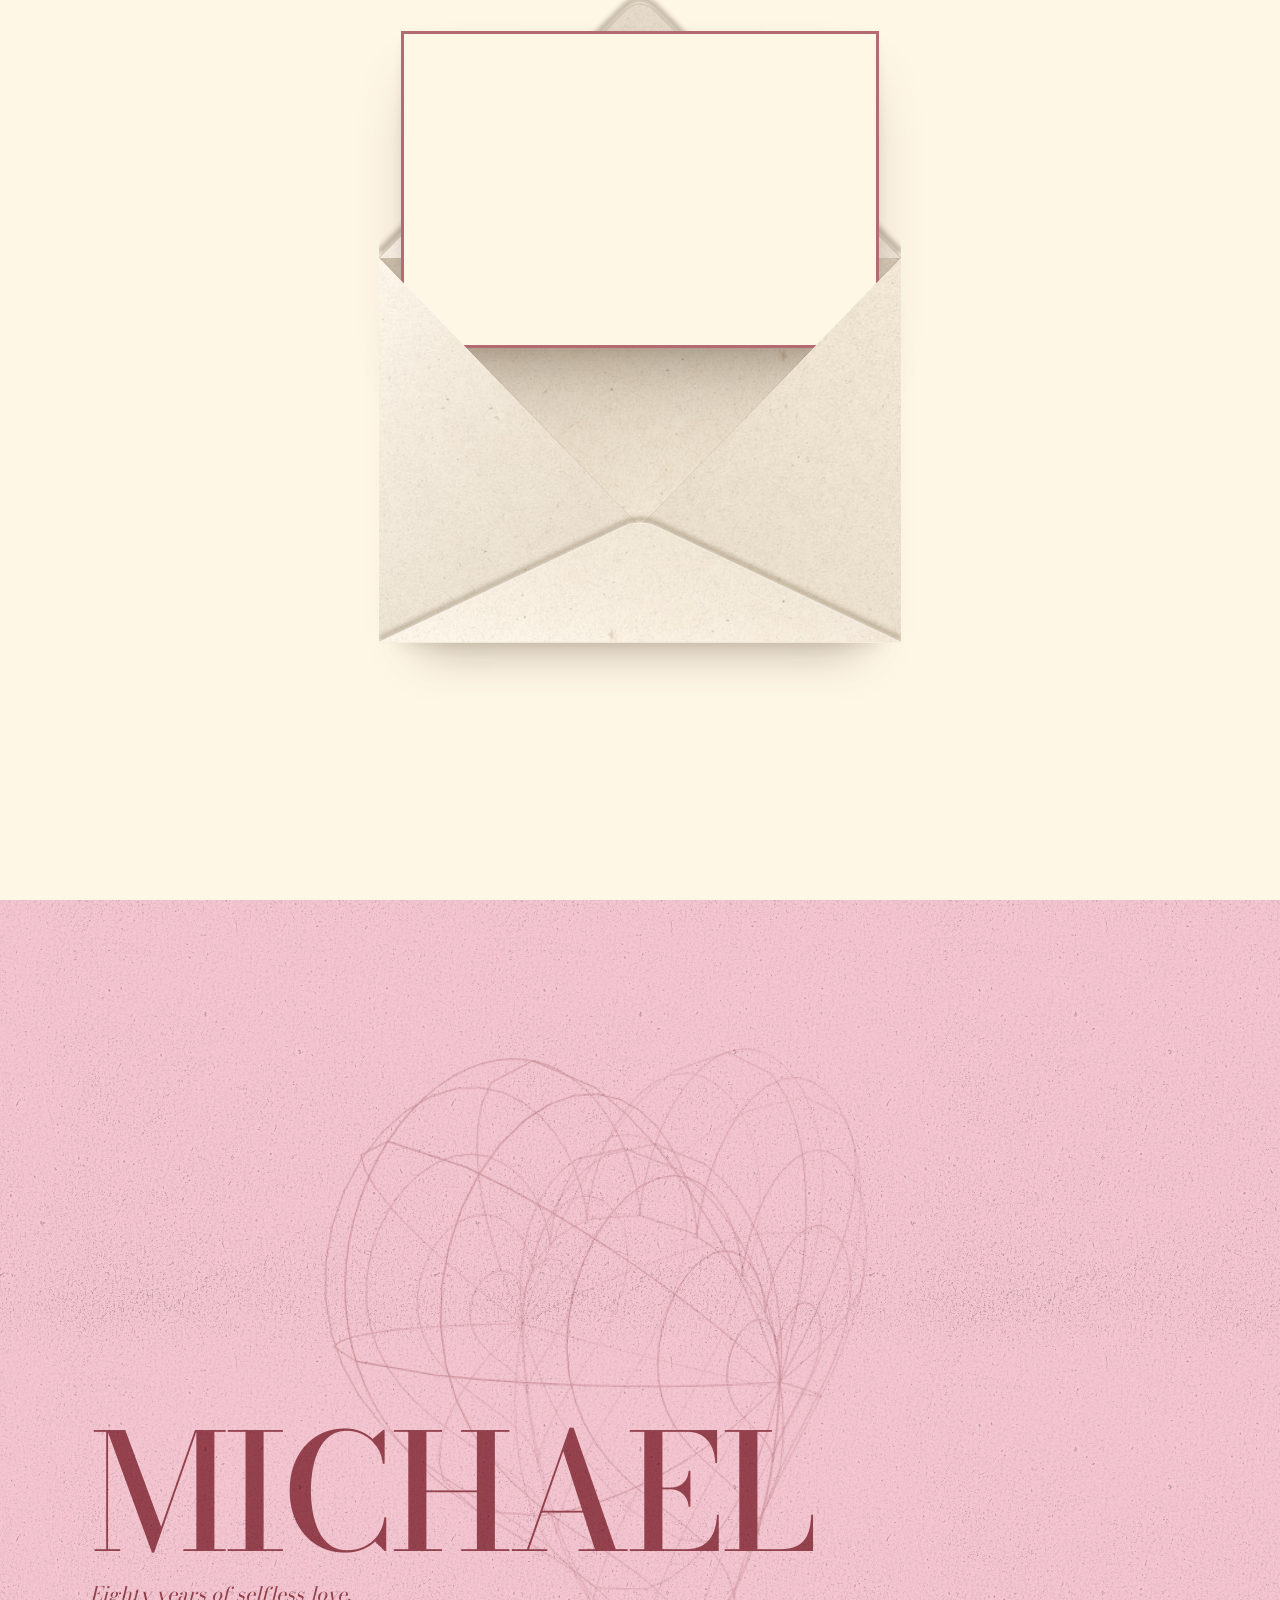
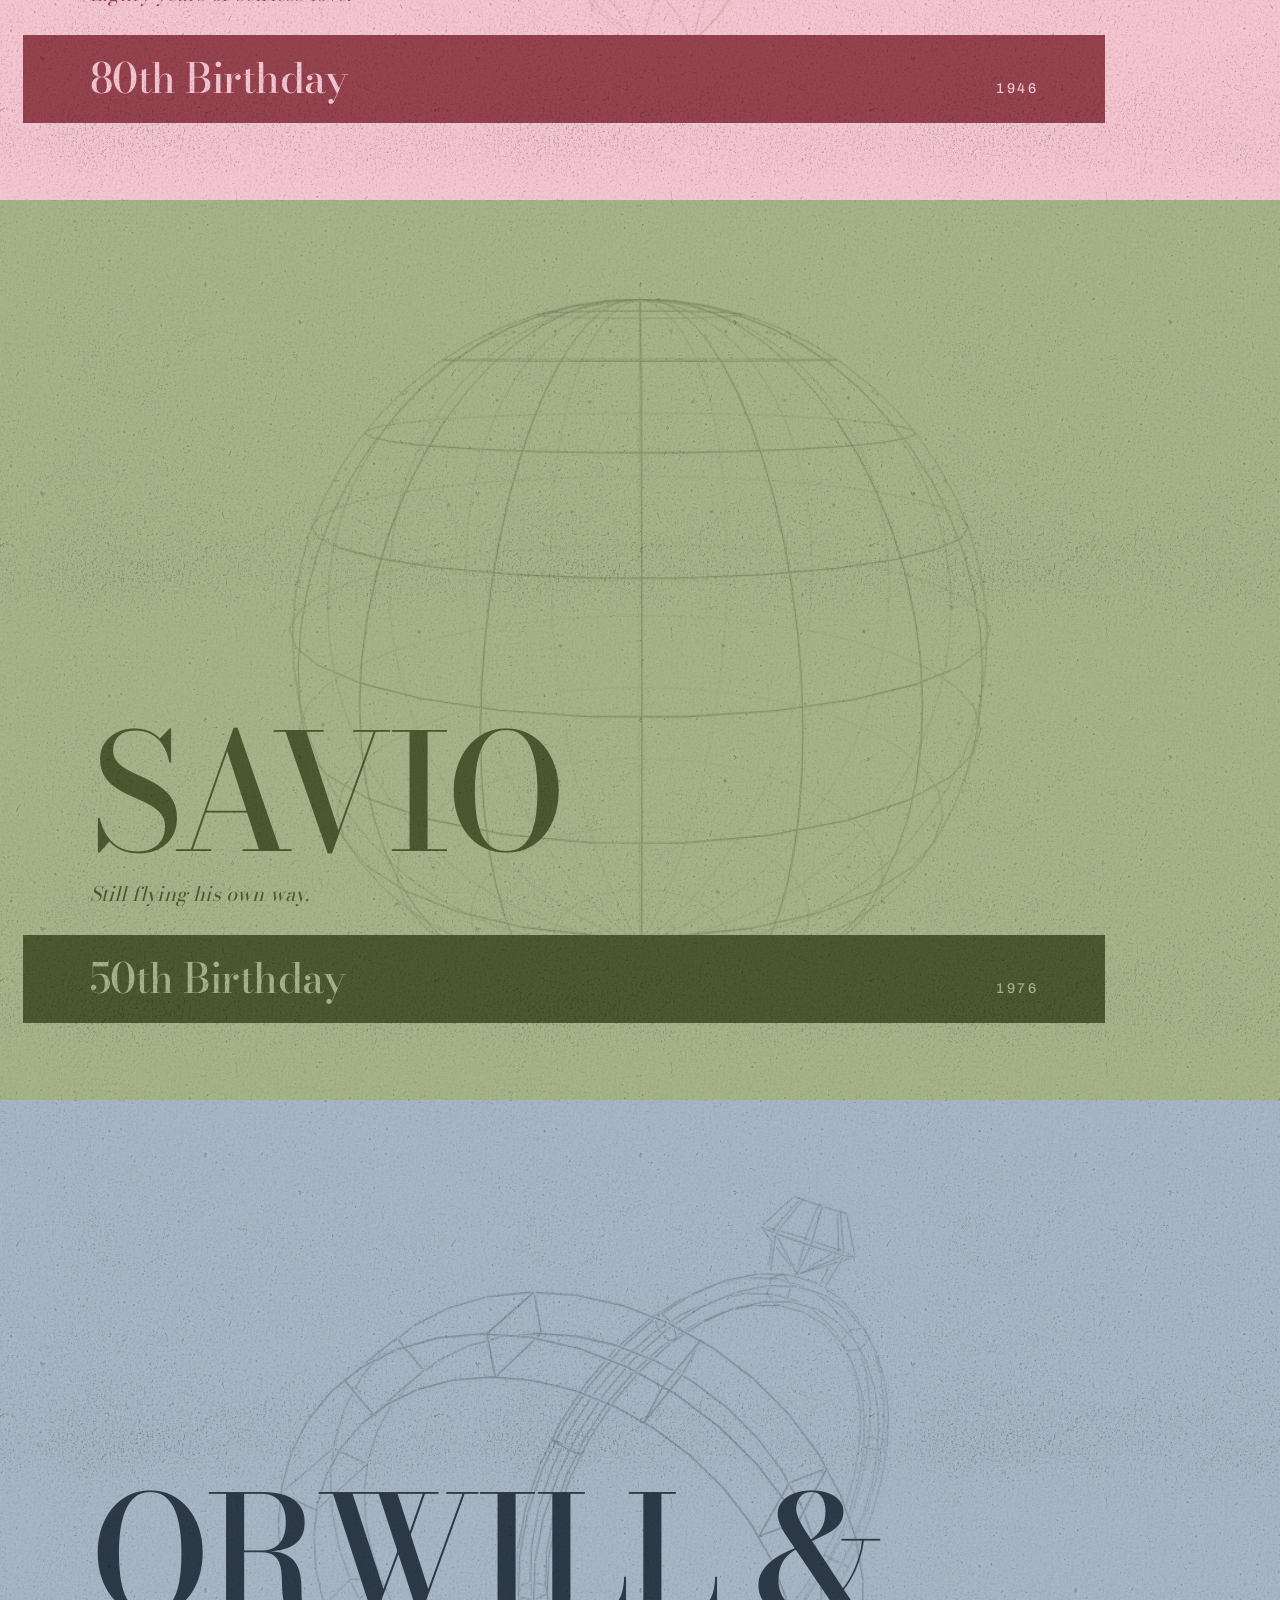
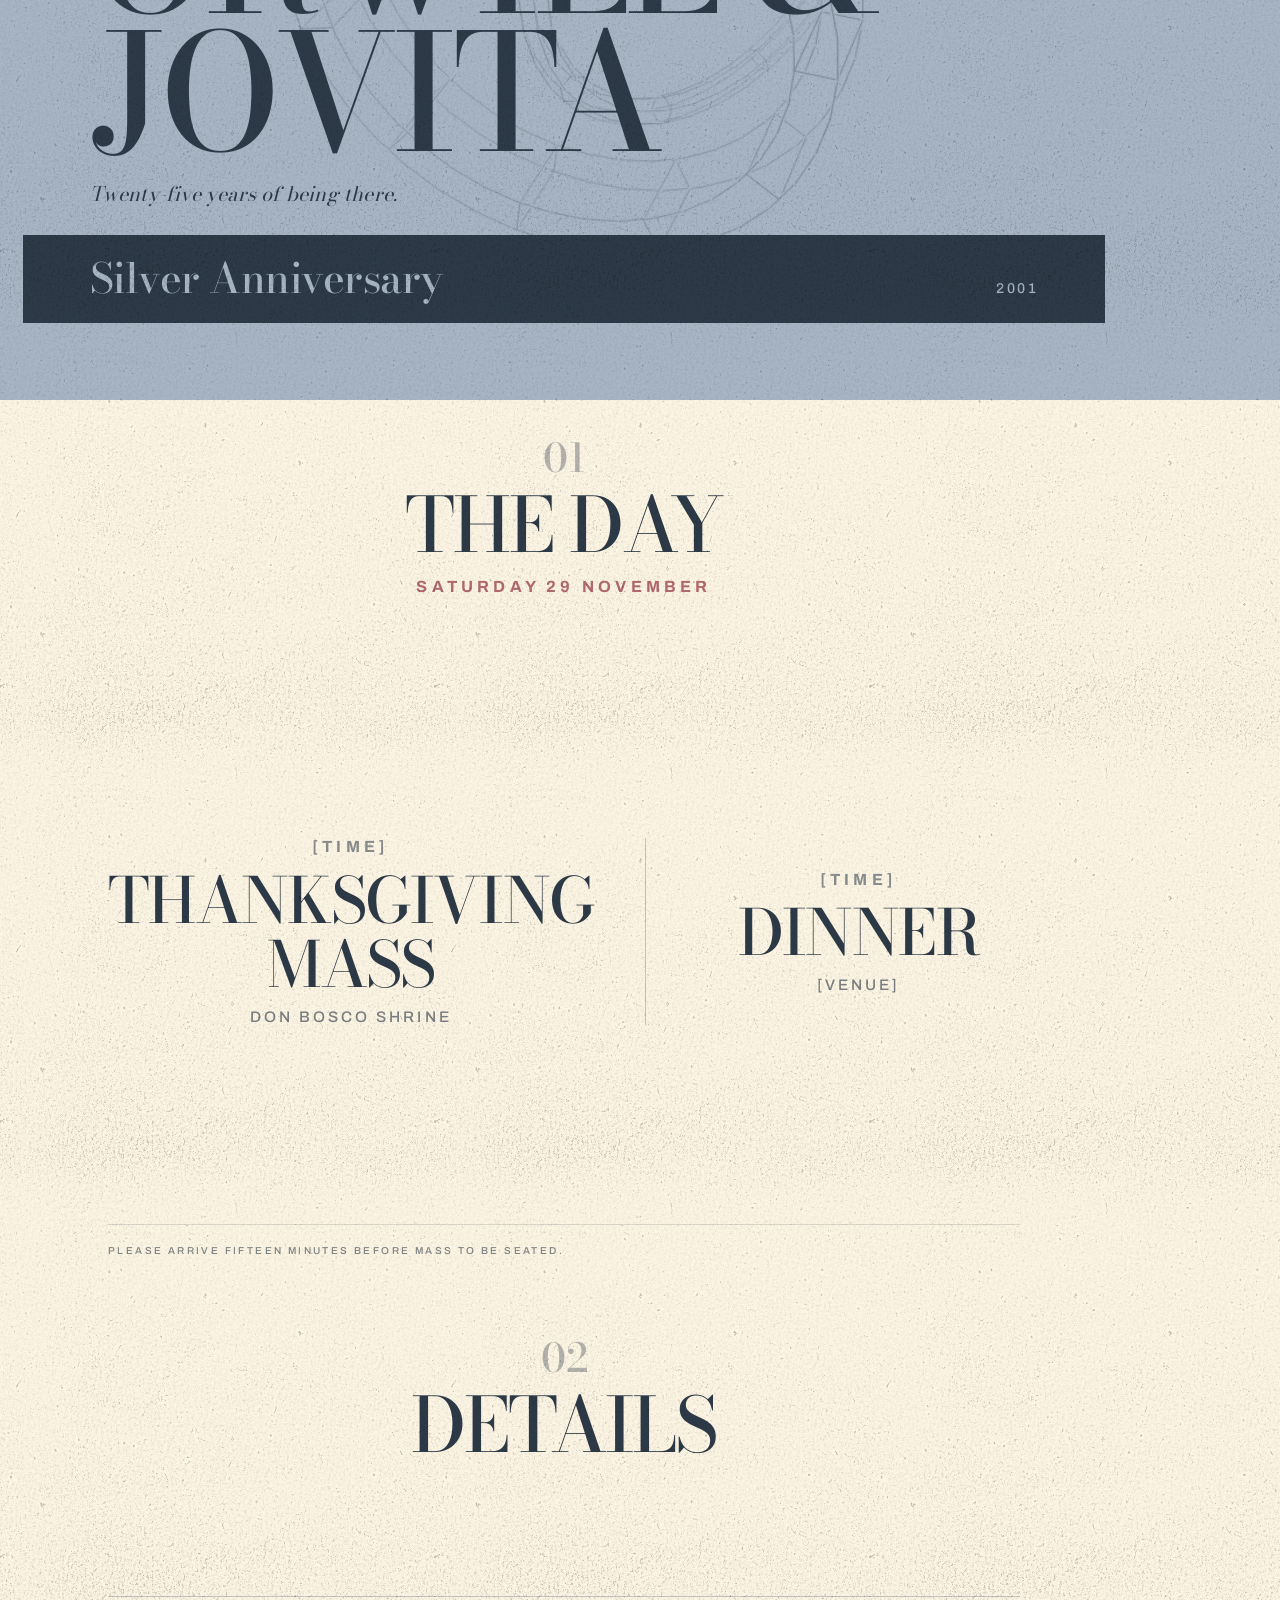
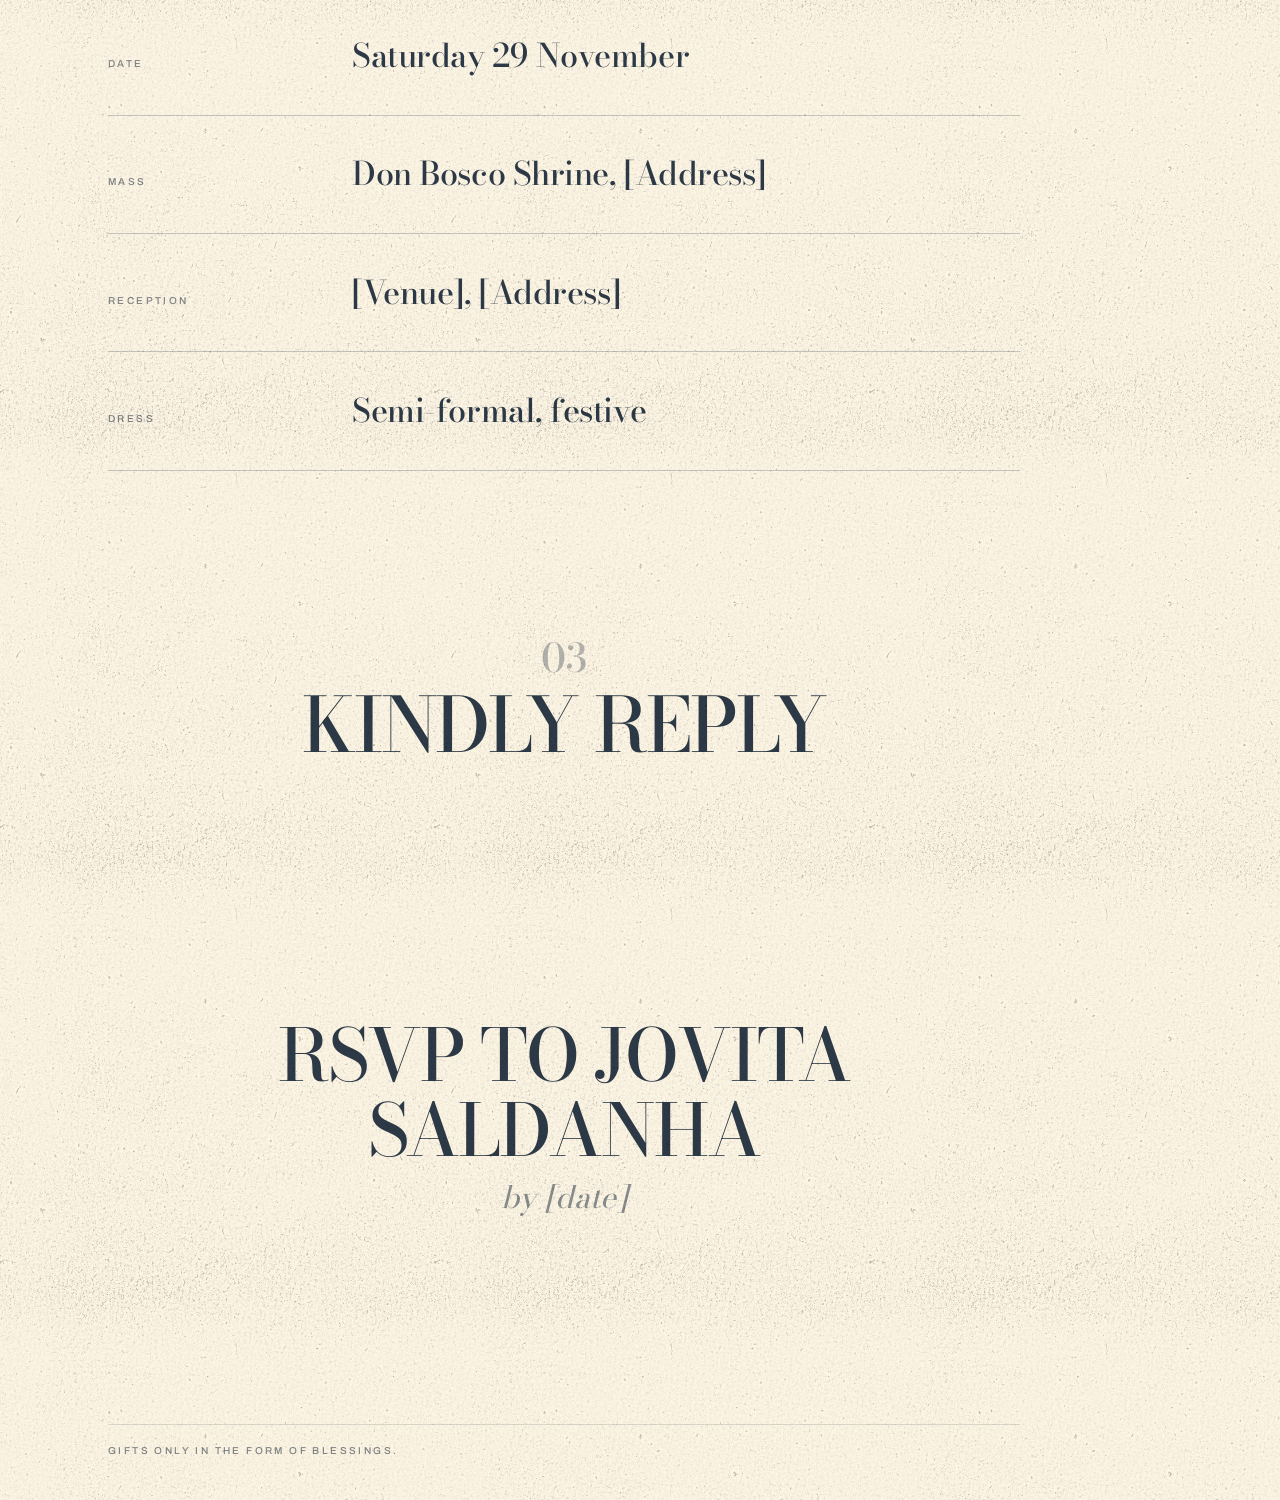
==== commit dbf26a02: "Cards to send, cut from the same envelope The picture in the message and the page it links to are no" ====
--- a/demo/index.html
+++ b/demo/index.html
@@ -19,7 +19,7 @@
 <meta property="og:title" content="You are invited — Thanksgiving Mass &amp; Dinner">
 <meta property="og:description"
       content="Michael's 80th · Savio's 50th · Orwill &amp; Jovita's Silver. Saturday 29 November, Don Bosco Shrine.">
-<meta property="og:image" content="https://the-triple-invite.vercel.app/assets/preview.png">
+<meta property="og:image" content="https://the-triple-invite.vercel.app/assets/preview.jpg">
 <meta property="og:image:width" content="1200">
 <meta property="og:image:height" content="630">
 <meta name="twitter:card" content="summary_large_image">
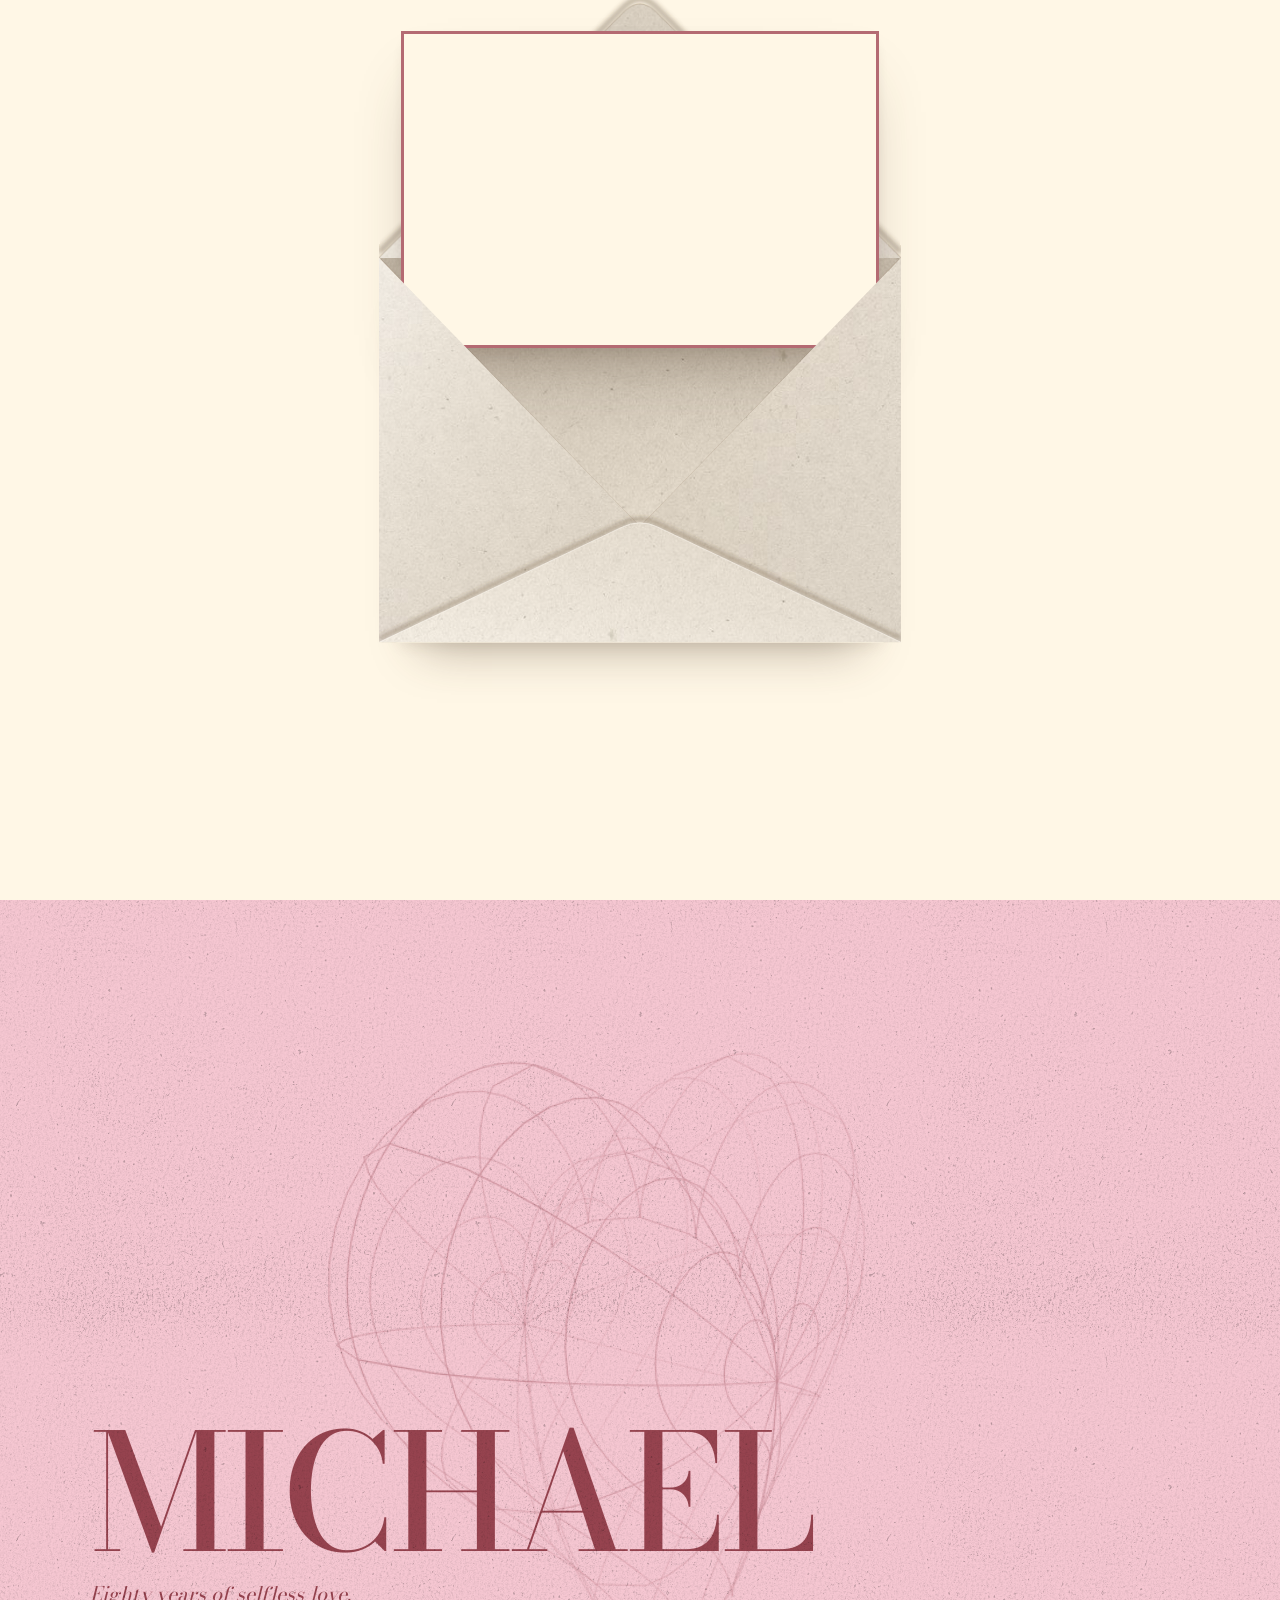
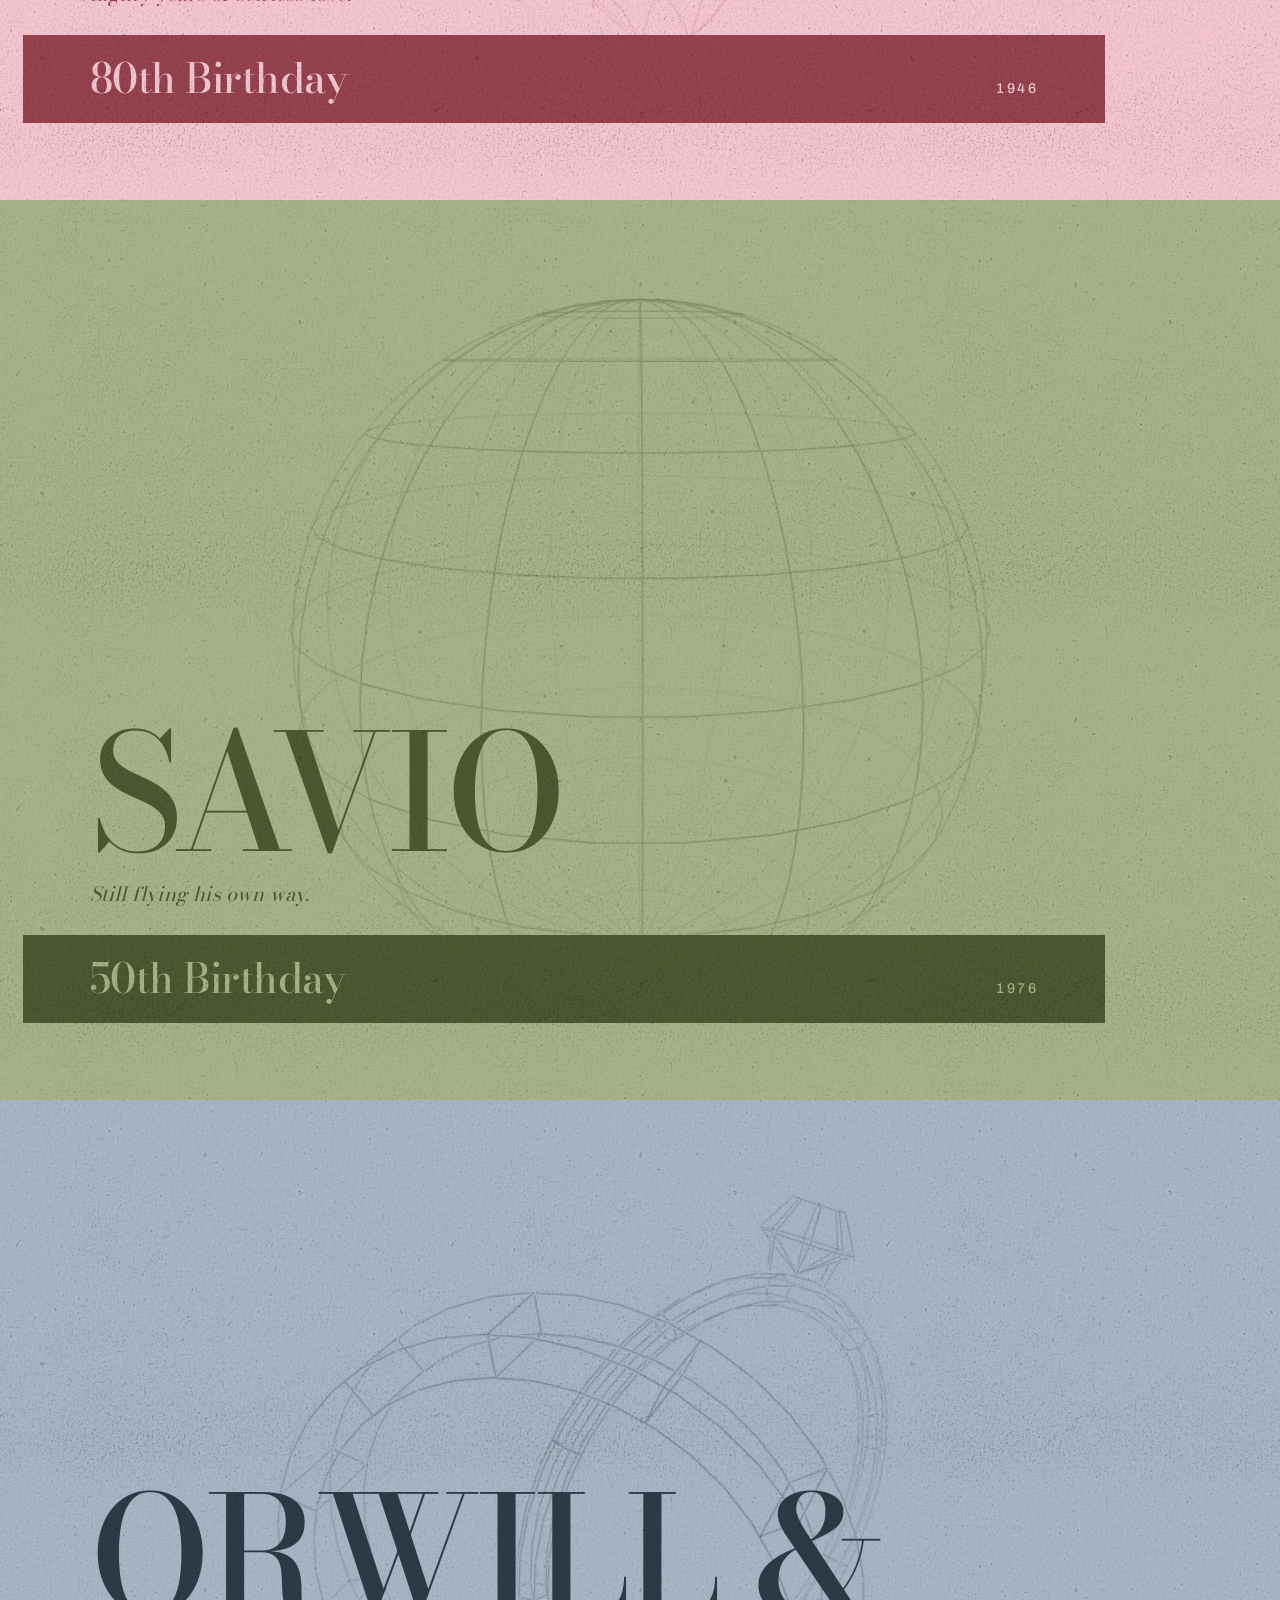
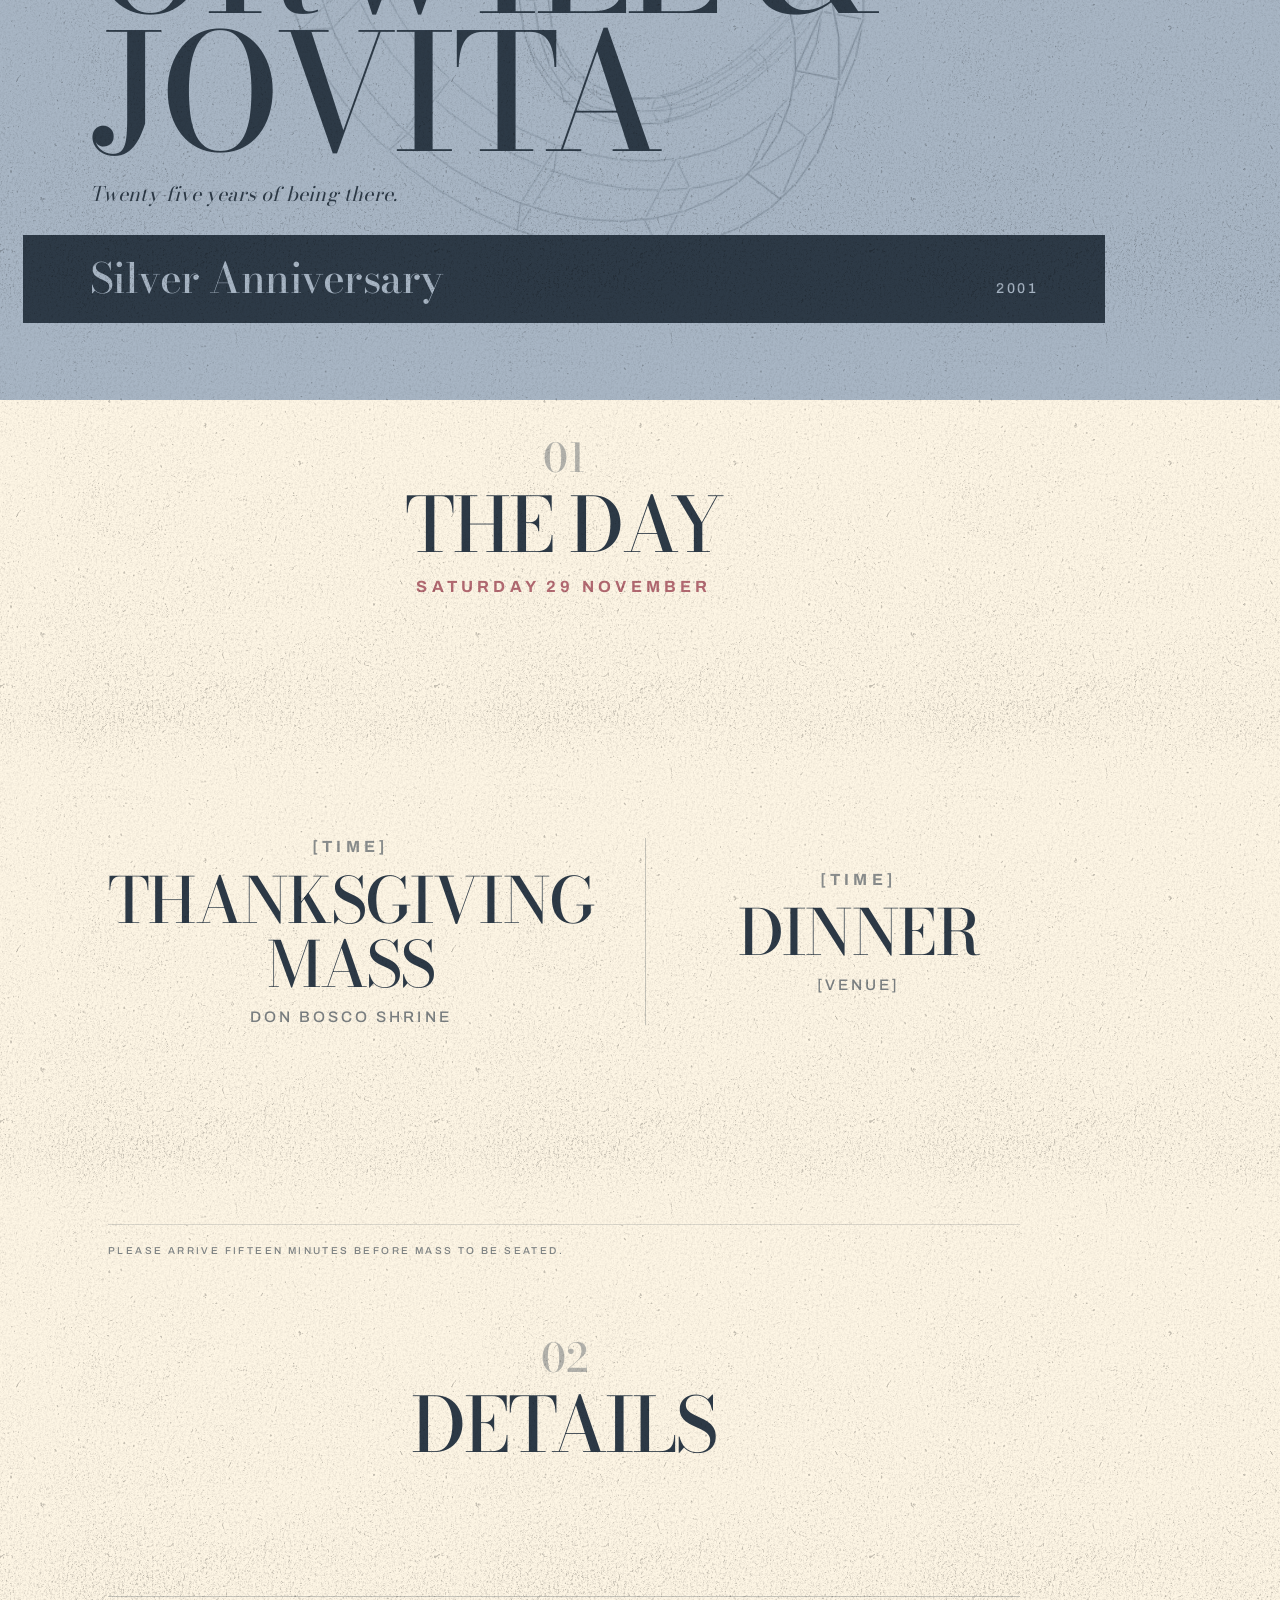
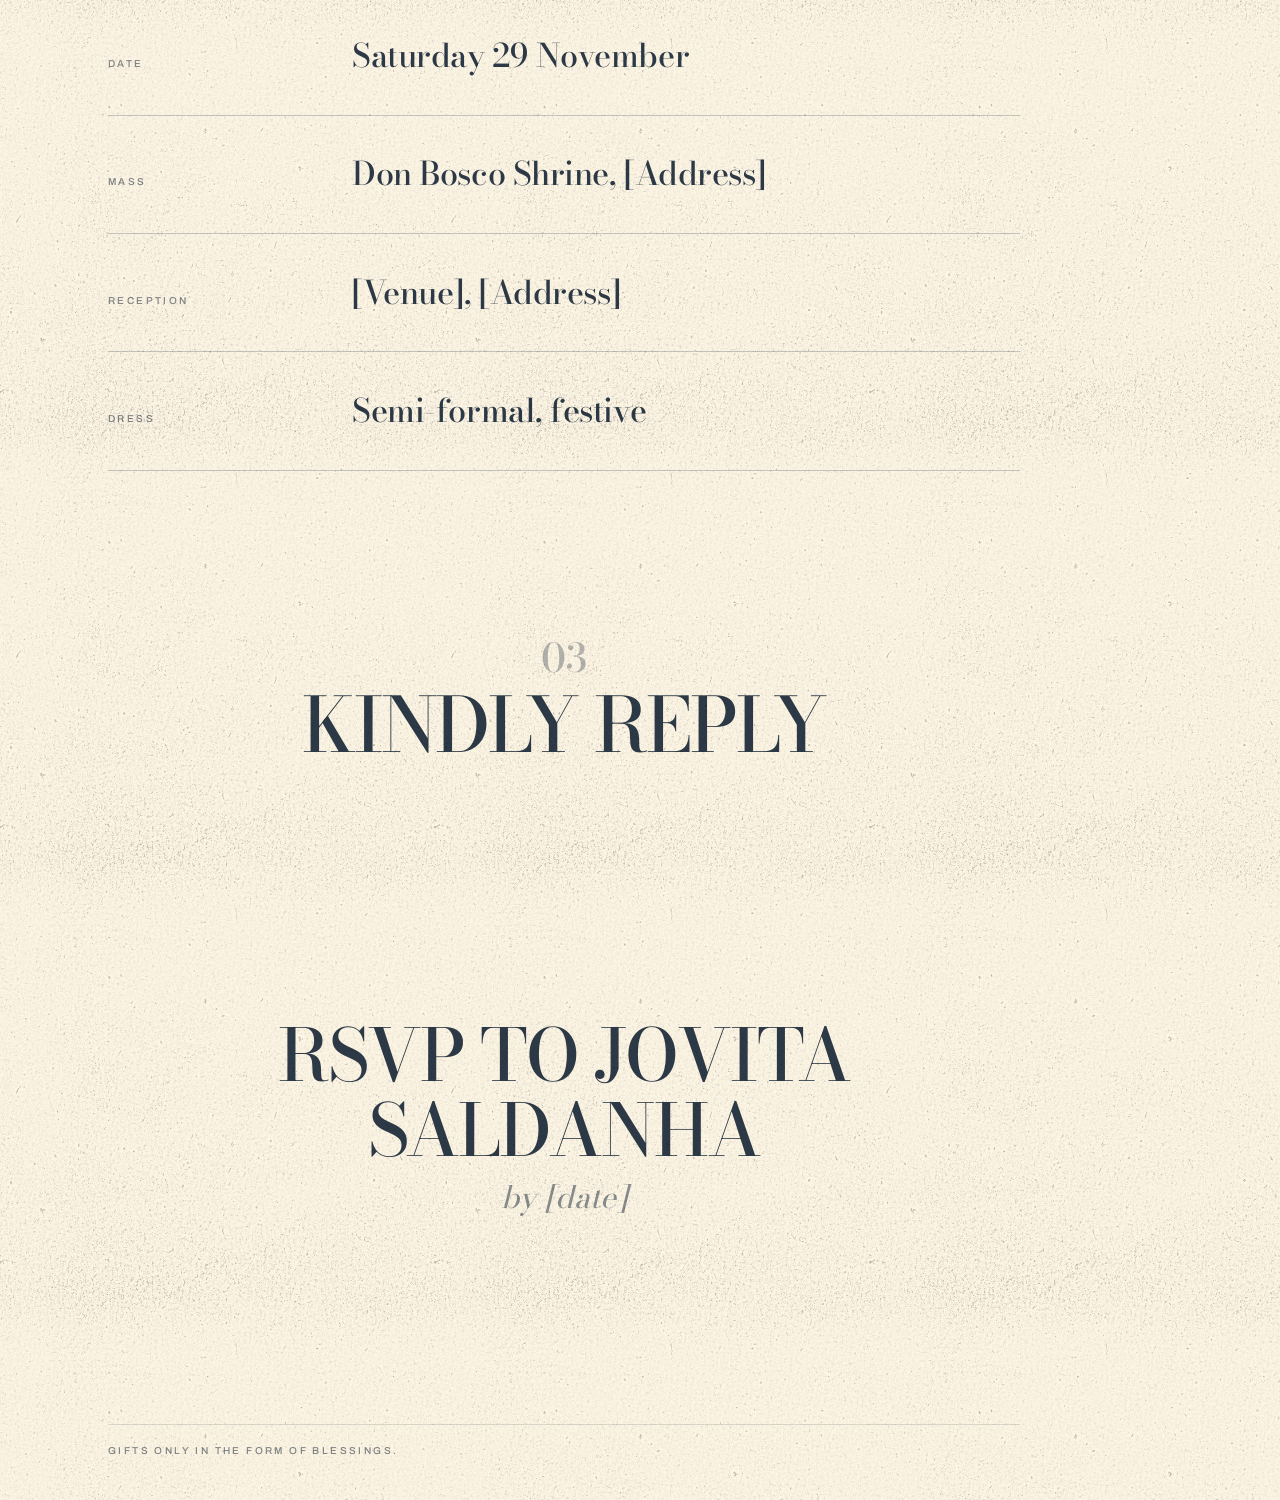
==== commit f89eb08e: "Lift the envelope off the field, and name the occasions The stock was landing 1.5 levels off the cre" ====
--- a/demo/index.html
+++ b/demo/index.html
@@ -563,7 +563,7 @@
         </filter>
       </defs>
       <g clip-path="url(#cRect)">
-        <image href="assets/env-paper.jpg?v=2" x="-95" y="-60" width="380" height="260"
+        <image href="assets/env-paper.jpg?v=3" x="-95" y="-60" width="380" height="260"
                preserveAspectRatio="none" transform="translate(20 15)"/>
         <rect x="0" y="0" width="190" height="140" fill="url(#gLining)"/>
       </g>
@@ -605,12 +605,12 @@
       </defs>
 
       <g clip-path="url(#cLeft)">
-        <image href="assets/env-paper.jpg?v=2" x="-95" y="-60" width="380" height="260"
+        <image href="assets/env-paper.jpg?v=3" x="-95" y="-60" width="380" height="260"
                preserveAspectRatio="none" transform="rotate(90 95 70) translate(-18 22)"/>
         <rect x="-2" y="-2" width="194" height="144" fill="url(#gLeft)"/>
       </g>
       <g clip-path="url(#cRight)">
-        <image href="assets/env-paper.jpg?v=2" x="-95" y="-60" width="380" height="260"
+        <image href="assets/env-paper.jpg?v=3" x="-95" y="-60" width="380" height="260"
                preserveAspectRatio="none" transform="rotate(-90 95 70) translate(24 -16)"/>
         <rect x="-2" y="-2" width="194" height="144" fill="url(#gRight)"/>
       </g>
@@ -619,7 +619,7 @@
       <path d="M0 140 L88.67 98 Q95 95 101.33 98 L190 140" transform="translate(0 -1.4)" fill="none" stroke="rgba(92,72,48,0.34)"
             stroke-width="1.5" filter="url(#fSoft)"/>
       <g clip-path="url(#cBottom)">
-        <image href="assets/env-paper.jpg?v=2" x="-95" y="-60" width="380" height="260"
+        <image href="assets/env-paper.jpg?v=3" x="-95" y="-60" width="380" height="260"
                preserveAspectRatio="none" transform="rotate(180 95 70) translate(-22 -18)"/>
         <rect x="-2" y="-2" width="194" height="144" fill="url(#gBottom)"/>
       </g>
@@ -645,7 +645,7 @@
       <path d="M0 0 L88.85 94.68 Q95 101.23 101.15 94.68 L190 0" transform="translate(0 2)"
             fill="none" stroke="rgba(74,56,36,0.38)" stroke-width="2.1" filter="url(#pSoft)"/>
       <g clip-path="url(#cFlap)">
-        <image href="assets/env-paper.jpg?v=2" x="-95" y="-60" width="380" height="260"
+        <image href="assets/env-paper.jpg?v=3" x="-95" y="-60" width="380" height="260"
                preserveAspectRatio="none" transform="translate(-26 -22)"/>
         <rect x="-2" y="-2" width="194" height="144" fill="url(#gFlap)"/>
       </g>
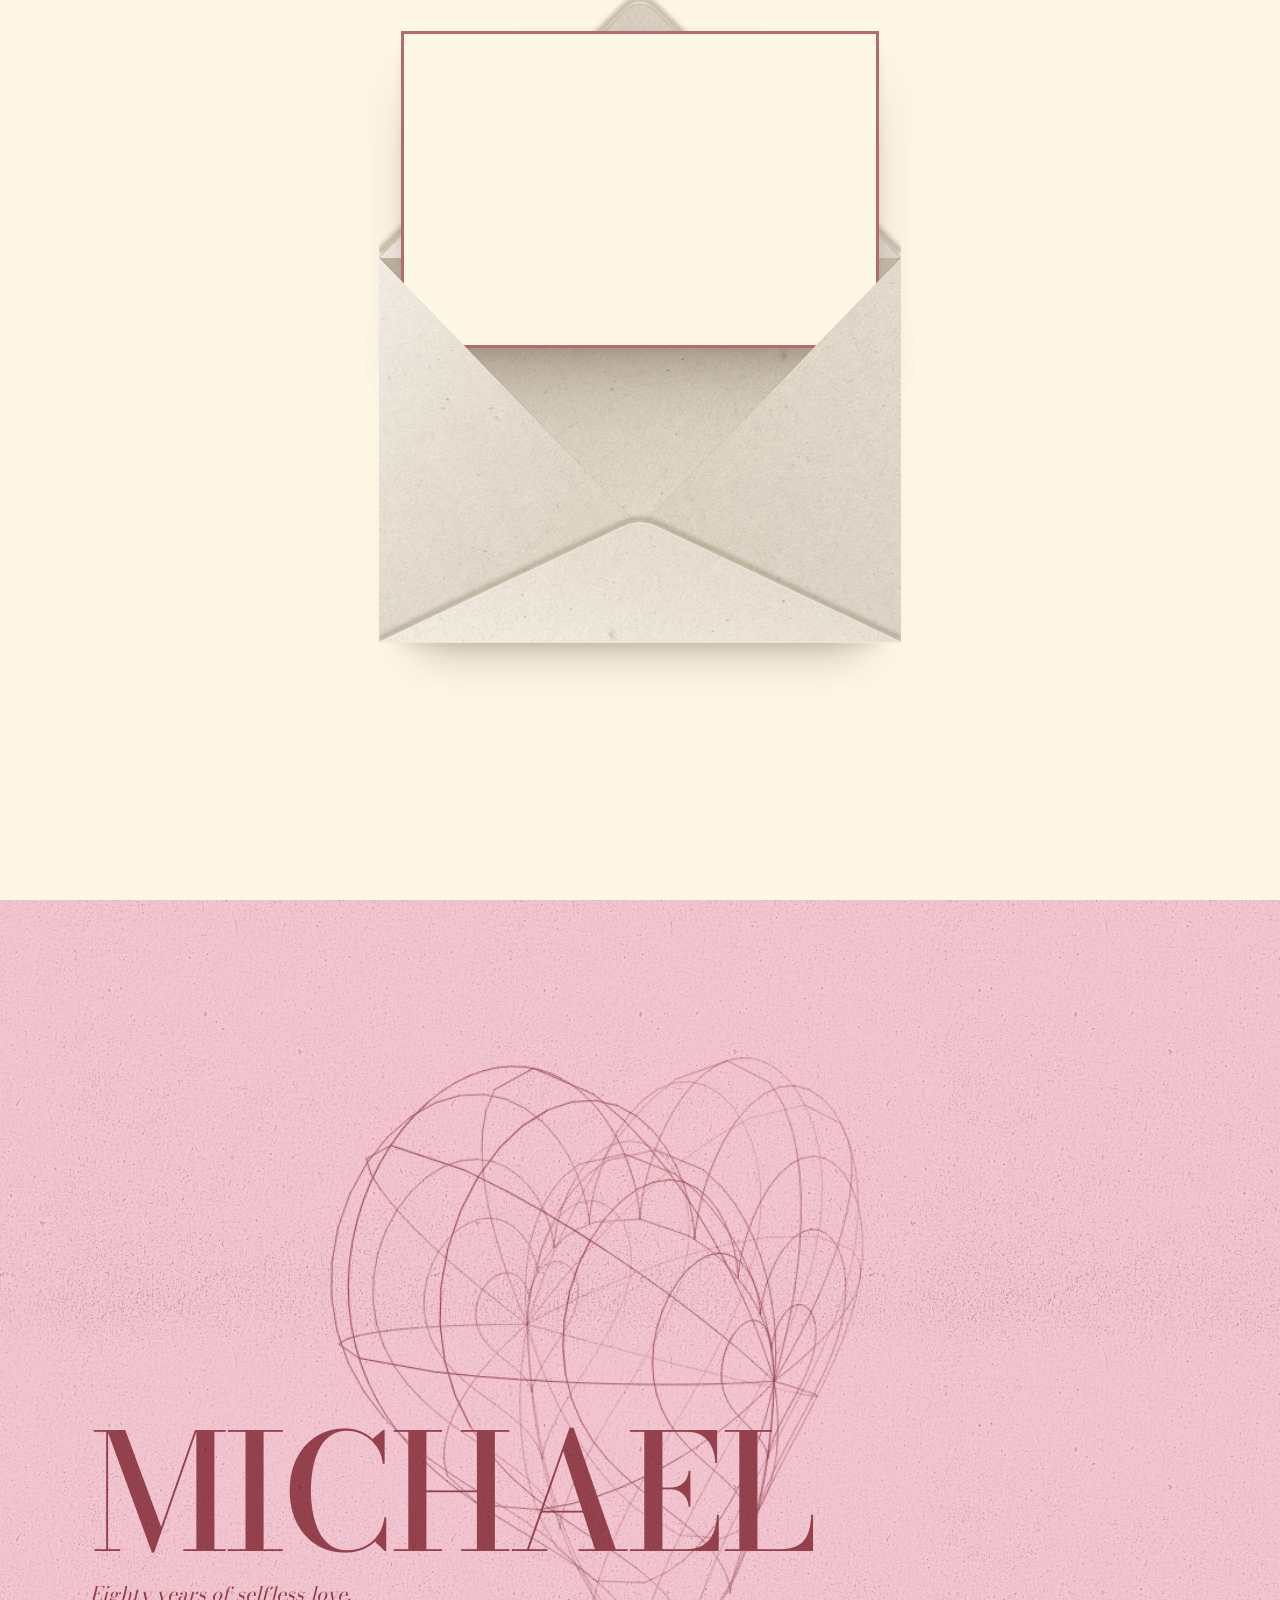
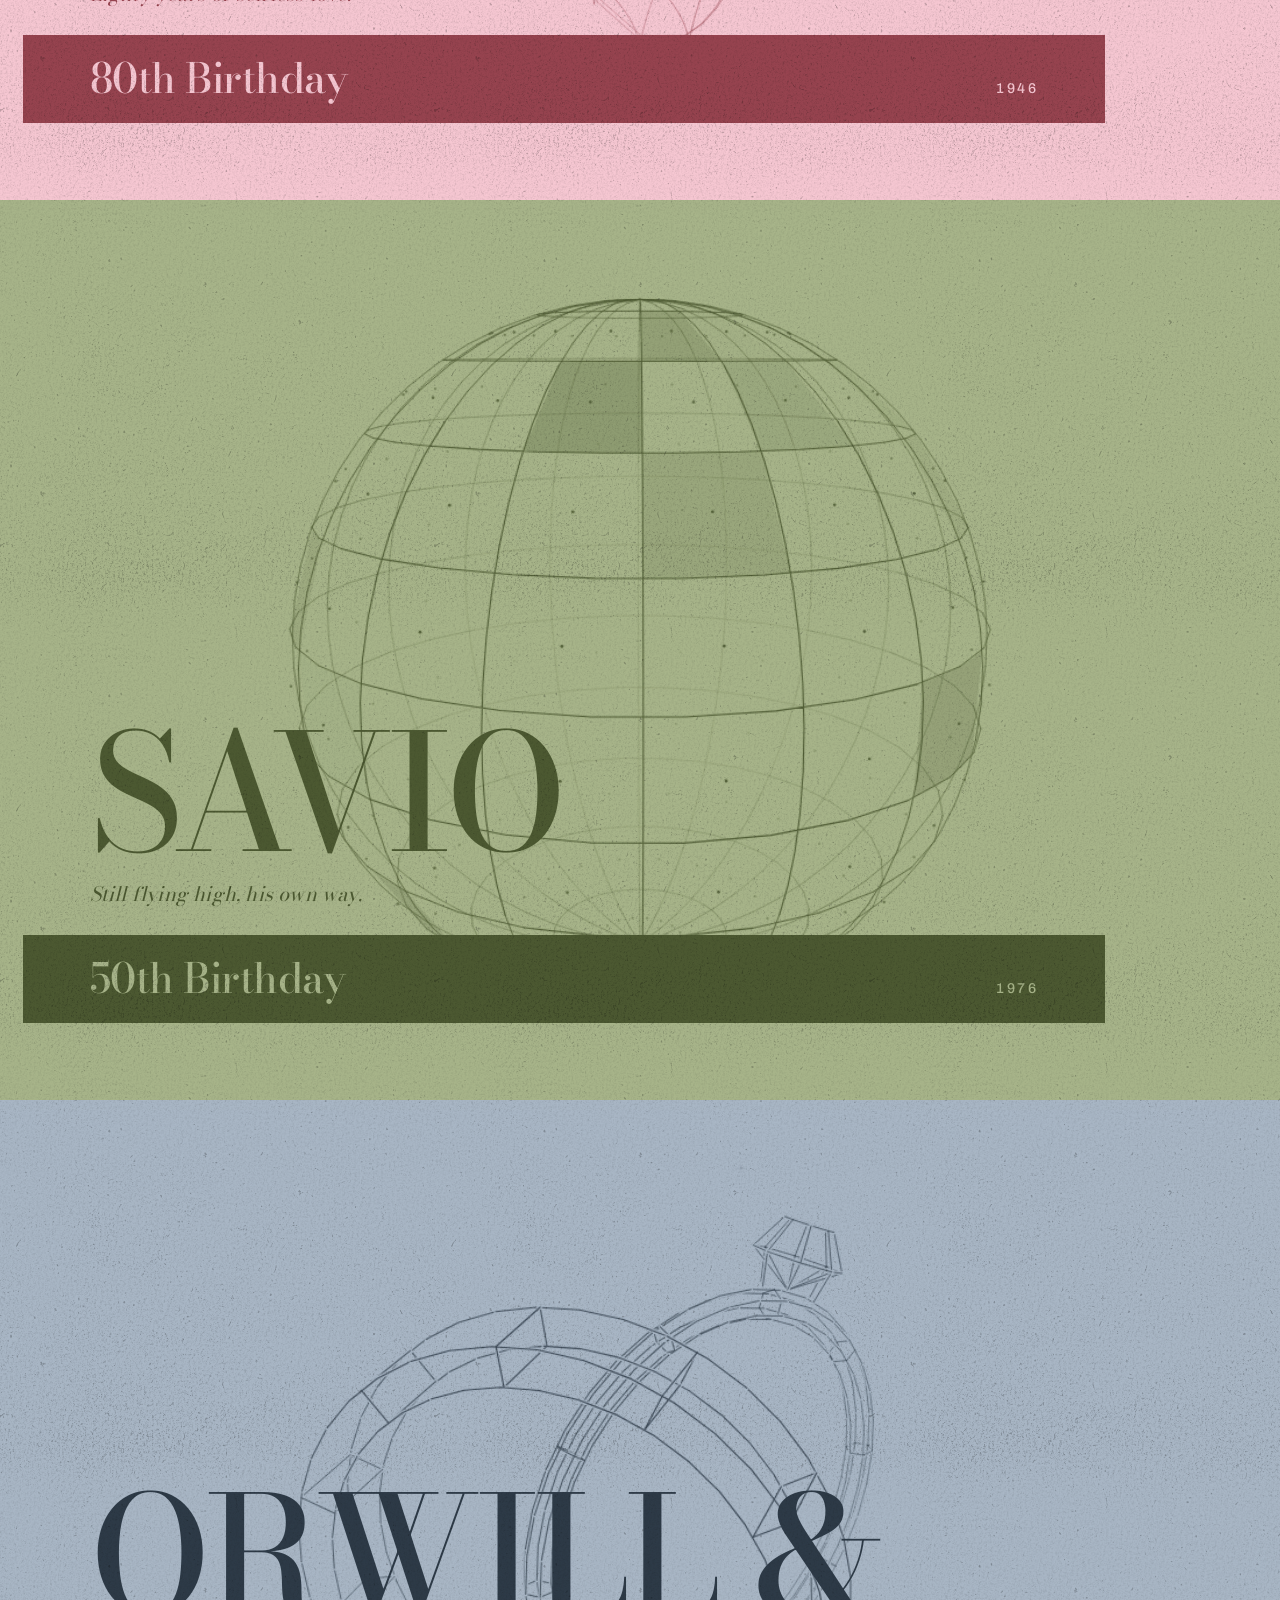
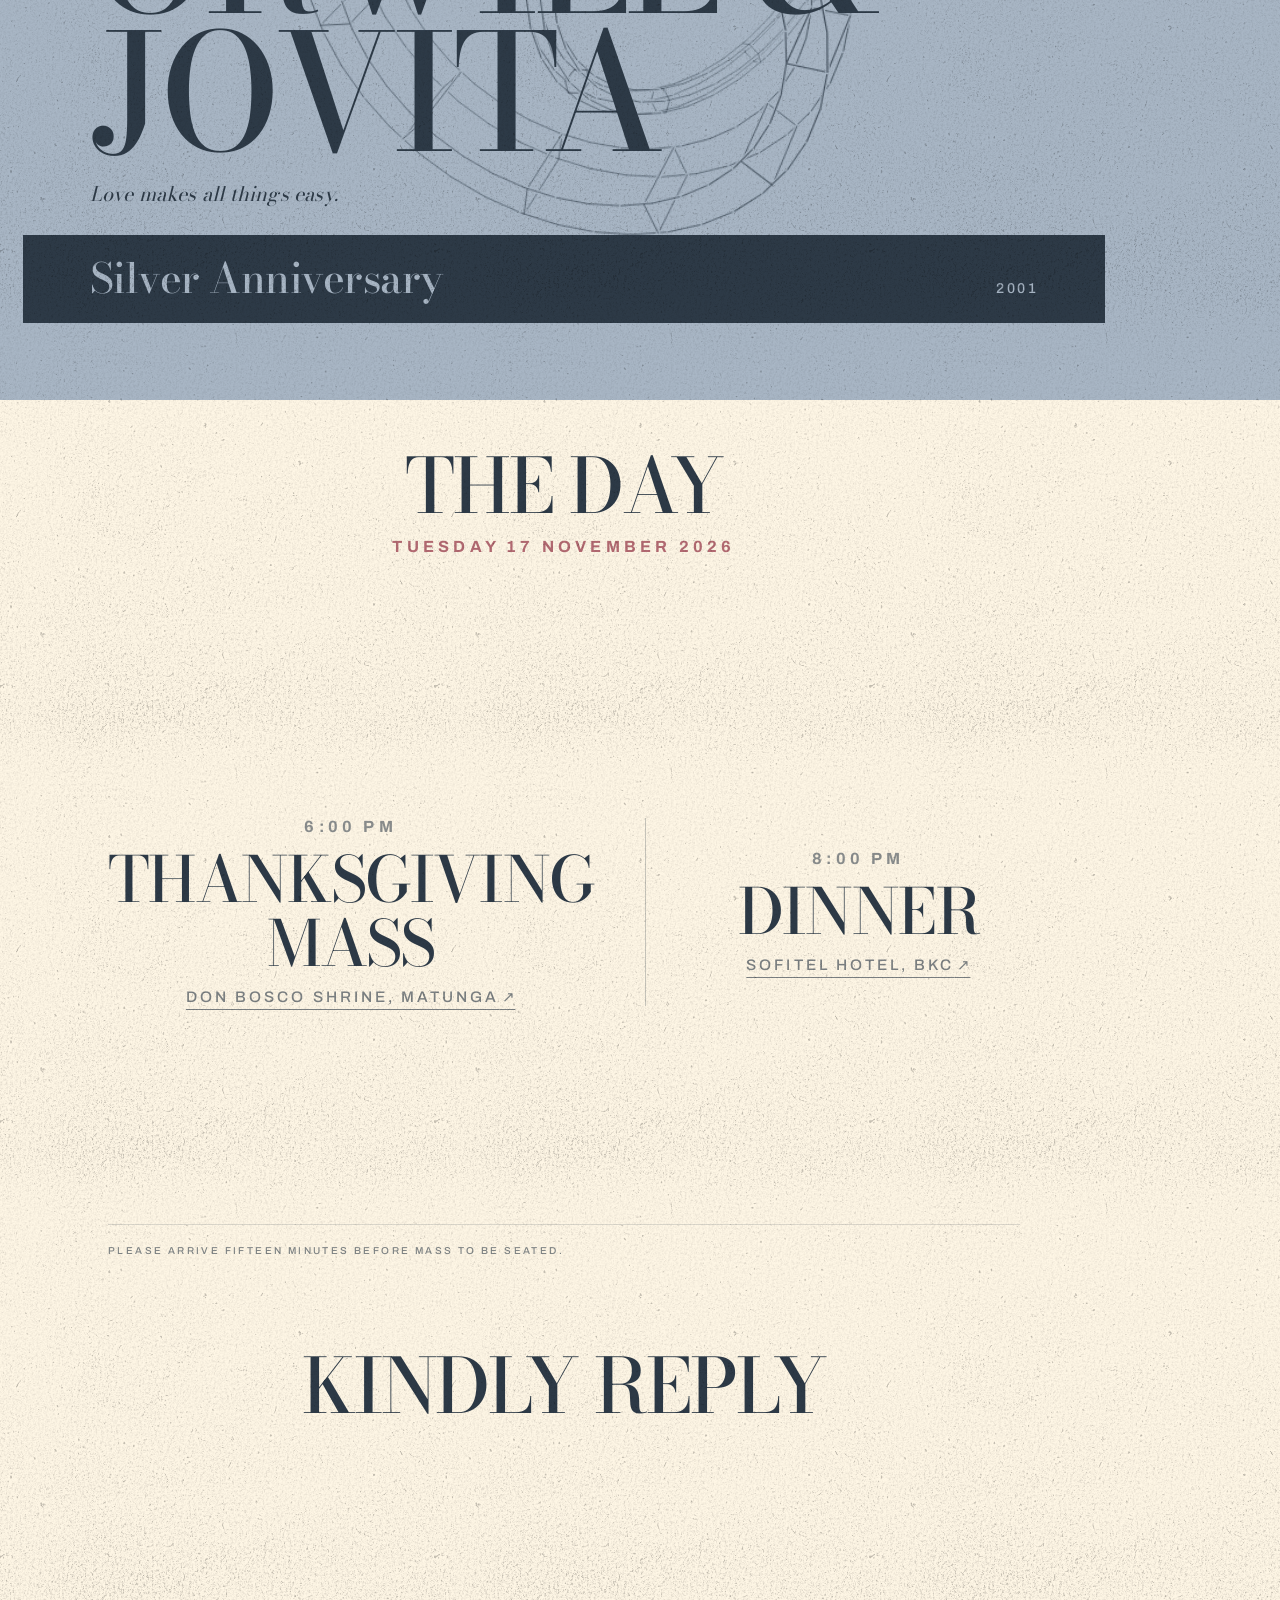
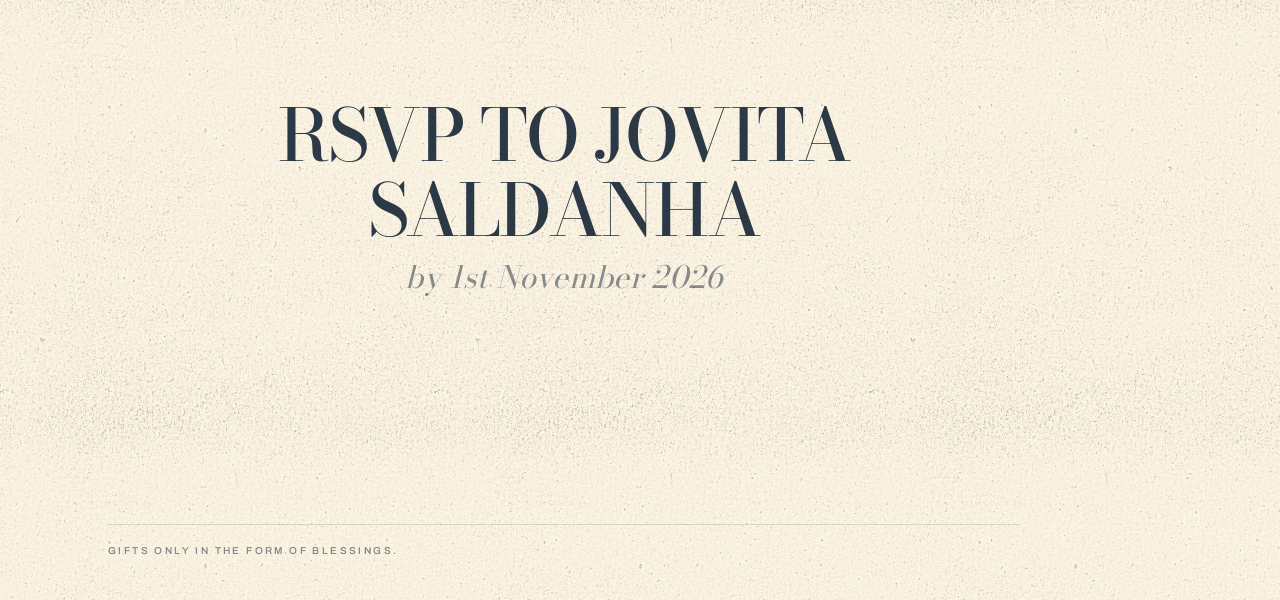
==== commit a7ae923a: "Fill in the day, and make the objects catch the light - Date, times and venues: Tuesday 17 November " ====
--- a/demo/index.html
+++ b/demo/index.html
@@ -18,14 +18,14 @@
 <meta property="og:url" content="https://the-triple-invite.vercel.app/">
 <meta property="og:title" content="You are invited — Thanksgiving Mass &amp; Dinner">
 <meta property="og:description"
-      content="Michael's 80th · Savio's 50th · Orwill &amp; Jovita's Silver. Saturday 29 November, Don Bosco Shrine.">
+      content="Michael's 80th · Savio's 50th · Orwill &amp; Jovita's Silver. Tuesday 17 November 2026. Mass at Don Bosco Shrine, Matunga; dinner at Sofitel Hotel, BKC.">
 <meta property="og:image" content="https://the-triple-invite.vercel.app/assets/preview.jpg">
 <meta property="og:image:width" content="1200">
 <meta property="og:image:height" content="630">
 <meta name="twitter:card" content="summary_large_image">
 <meta name="theme-color" content="#fff7e6">
 
-<link rel="stylesheet" href="system.css?v=22">
+<link rel="stylesheet" href="system.css?v=26">
 <style>
   /* page layout only -- the components all come from system.css */
 
@@ -177,12 +177,14 @@
   /* ---- and then the page writes itself in -------------------------------
      Added by the script only, so a reader without JS, or one who asked for
      reduced motion, gets the page whole and immediately. */
+  html.gate-hold .cover .epigraph,
   html.gate-hold .cover .invite .eyebrow,
   html.gate-hold .cover .invite .w1,
   html.gate-hold .cover .invite .w2,
   html.gate-hold .cover .particulars,
   html.gate-hold .cover-art { opacity: 0; transform: translateY(18px); }
 
+  html.gate-pop .cover .epigraph,
   html.gate-pop .cover .invite .eyebrow,
   html.gate-pop .cover .invite .w1,
   html.gate-pop .cover .invite .w2,
@@ -192,9 +194,10 @@
     transition: opacity 0.8s ease, transform 0.9s cubic-bezier(.16,1,.3,1);
   }
   html.gate-pop .cover-art          { transition-delay: 0.14s; }
-  html.gate-pop .cover .invite .w1  { transition-delay: 0.10s; }
-  html.gate-pop .cover .invite .w2  { transition-delay: 0.20s; }
-  html.gate-pop .cover .particulars { transition-delay: 0.34s; }
+  html.gate-pop .cover .invite .eyebrow { transition-delay: 0.08s; }
+  html.gate-pop .cover .invite .w1  { transition-delay: 0.16s; }
+  html.gate-pop .cover .invite .w2  { transition-delay: 0.26s; }
+  html.gate-pop .cover .particulars { transition-delay: 0.40s; }
 
   @media (max-width: 860px) {
     .env-part { width: min(80vw, 50vh, 430px); }
@@ -271,6 +274,16 @@
     font-size: clamp(11px, min(1.3vw, 1.7vh), 16px);
     letter-spacing: 0.2em; text-transform: uppercase; opacity: 0.62;
   }
+  /* the venues open their map: underlined, with an arrow, so a guest knows
+     to tap it -- the address itself lives behind the link */
+  a.where {
+    display: inline-block; color: inherit;
+    text-decoration: underline; text-decoration-thickness: 1px;
+    text-underline-offset: 0.45em;
+    transition: opacity 0.2s ease;
+  }
+  a.where::after { content: ' \2197'; letter-spacing: 0; }
+  a.where:hover, a.where:focus-visible { opacity: 1; }
 
   /* ---- the reply: the instruction IS the page --------------------------- */
   .reply-line {
@@ -343,6 +356,31 @@
     display: flex; flex-direction: column; align-items: flex-start;
   }
 
+  /* 0. the epigraph. Quiet on purpose: italic, the body colour knocked
+     back, a short hairline and the source in micro caps -- the opening of a
+     book, so the slab headline below is still the loudest thing on the page. */
+  .cover .epigraph { margin: 0 0 var(--s4); max-width: none; }
+  .cover .epigraph blockquote {
+    margin: 0;
+    font-family: var(--display); font-style: italic; font-weight: 400;
+    font-size: clamp(21px, 4.4cqw, 50px);
+    line-height: 1.22; letter-spacing: -0.01em;
+    opacity: 0.85;
+  }
+  .cover .epigraph blockquote::before { content: '\201C'; }
+  .cover .epigraph blockquote::after  { content: '\201D'; }
+  .cover .epigraph figcaption {
+    display: flex; align-items: center; gap: 0.9em;
+    margin-top: var(--s2);
+    font-family: var(--micro); font-weight: 500;
+    font-size: clamp(10px, 1.6cqw, 16px);
+    letter-spacing: 0.24em; text-transform: uppercase;
+    opacity: 0.55;
+  }
+  .cover .epigraph figcaption::before {
+    content: ''; width: 2.6em; height: 1px; background: currentColor;
+  }
+
   /* 1 + 2. the invitation. No connectives, set in caps, a wall of type --
      the words break across lines because that IS the composition. */
   .cover .eyebrow {
@@ -378,9 +416,8 @@
     font-variation-settings: 'opsz' 72;
   }
 
-  /* 3. the particulars. The date is the one fact people act on, so it is
-     set at display size on its own row; the two places are the same kind of
-     fact as each other and share the row beneath it. */
+  /* 3. the particulars: just the date, the one fact people act on, at
+     display size. Where and when each part happens is on The Day. */
   .cover .particulars {
     display: flex; flex-direction: column; gap: var(--s3);
     margin: var(--s4) 0 0; padding: var(--s3) 0 0;
@@ -398,11 +435,6 @@
     line-height: 1.2; letter-spacing: -0.012em;
   }
   .cover .when dd { font-size: clamp(30px, 5.6cqw, 62px); }
-  .cover .places {
-    display: grid; gap: var(--s2) clamp(26px, 4cqw, 56px);
-    grid-template-columns: repeat(auto-fit, minmax(150px, 1fr));
-  }
-  .cover .places dd { font-size: clamp(18px, 2.8cqw, 32px); }
 
   /* the paper grain is multiplied over the type too, so a hairline highlight
      under each stroke is what makes the display words sit IN the sheet
@@ -425,7 +457,7 @@
 
   /* end to end: the canvas is the whole right column, top edge to bottom */
   .cover-art { position: relative; z-index: 1; align-self: stretch; }
-  .cover-art .wire { opacity: 0.8; }
+  .cover-art .wire { opacity: 1; }
 
   /* ---- the three, one screen each ----------------------------------------
      No section head and no caption above the card: each person IS the screen,
@@ -526,7 +558,8 @@
     .cover .invite .w1, .cover .invite .w2 { overflow-wrap: break-word; }
     .cover .invite .eyebrow { margin-bottom: clamp(16px, min(4.6cqw, 4vh), 44px); }
     .cover .particulars { text-align: center; }
-    .cover .places { justify-items: center; }
+    .cover .epigraph { margin-bottom: clamp(18px, 4vh, 34px); }
+    .cover .epigraph figcaption { justify-content: center; }
 
     .solo .panel { padding: 8% 7%; align-items: center; text-align: center; }
     .person-body { text-align: center; }
@@ -661,7 +694,6 @@
   <a href="#savio"><span class="lbl">Savio</span><span class="tick"></span></a>
   <a href="#orwill"><span class="lbl">Orwill &amp; Jovita</span><span class="tick"></span></a>
   <a href="#day"><span class="lbl">The Day</span><span class="tick"></span></a>
-  <a href="#details"><span class="lbl">Details</span><span class="tick"></span></a>
   <a href="#reply"><span class="lbl">Kindly Reply</span><span class="tick"></span></a>
 </nav>
 
@@ -670,8 +702,13 @@
   <div class="cover">
 
     <div class="cover-copy">
+      <figure class="epigraph">
+        <blockquote>Gratitude unlocks the fullness of life.<br>It turns what we have into enough, and more.</blockquote>
+        <figcaption>Melody Beattie</figcaption>
+      </figure>
+
       <div class="invite">
-        <p class="eyebrow">You are invited to</p>
+        <p class="eyebrow">You are invited to a</p>
         <p class="w1">Thanksgiving Mass</p>
         <p class="w2">Dinner</p>
       </div>
@@ -679,17 +716,7 @@
       <dl class="particulars">
         <div class="when">
           <dt>When</dt>
-          <dd>Saturday 29 November</dd>
-        </div>
-        <div class="places">
-          <div>
-            <dt>Mass</dt>
-            <dd>Don Bosco Shrine</dd>
-          </div>
-          <div>
-            <dt>Reception</dt>
-            <dd>[Venue] · [Time]</dd>
-          </div>
+          <dd>Tuesday 17 November 2026</dd>
         </div>
       </dl>
     </div>
@@ -724,7 +751,7 @@
             data-speed="1" data-fill="1"></canvas>
     <div class="person-body">
       <p class="name name--tight">Savio</p>
-      <p class="punch">Still flying his own way.</p>
+      <p class="punch">Still flying high, his own way.</p>
       <div class="footrow">
         <span class="milestone">50th Birthday</span>
         <span class="roles">Free bird · Fifty years</span>
@@ -740,7 +767,7 @@
             data-speed="0.55" data-fill="1"></canvas>
     <div class="person-body">
       <p class="name name--tight">Orwill &amp; Jovita</p>
-      <p class="punch">Twenty-five years of being there.</p>
+      <p class="punch">Love makes all things easy.</p>
       <div class="footrow">
         <span class="milestone">Silver Anniversary</span>
         <span class="roles">Partners · Parents · Providers</span>
@@ -753,23 +780,22 @@
 <!-- ============================================ THE DAY -->
 <section class="screen screen--sheet" id="day">
   <p class="mast">
-    <span class="n">01</span>
     <span class="t">The Day</span>
-    <span class="d">Saturday 29 November</span>
+    <span class="d">Tuesday 17 November 2026</span>
   </p>
 
   <div class="sheet-body">
     <div class="events">
       <div class="event">
-        <span class="when">[Time]</span>
+        <span class="when">6:00 pm</span>
         <span class="what">Thanksgiving Mass</span>
-        <span class="where">Don Bosco Shrine</span>
+        <a class="where" href="https://maps.app.goo.gl/kP7Xju3m9K1YnD5R6" target="_blank" rel="noopener">Don Bosco Shrine, Matunga</a>
       </div>
       <span class="split" aria-hidden="true"></span>
       <div class="event">
-        <span class="when">[Time]</span>
+        <span class="when">8:00 pm</span>
         <span class="what">Dinner</span>
-        <span class="where">[Venue]</span>
+        <a class="where" href="https://maps.app.goo.gl/nDtqRrFLGUmT8ZX29" target="_blank" rel="noopener">Sofitel Hotel, BKC</a>
       </div>
     </div>
   </div>
@@ -779,46 +805,16 @@
   </p>
 </section>
 
-<!-- ============================================ DETAILS -->
-<section class="screen screen--sheet" id="details">
-  <p class="mast">
-    <span class="n">02</span>
-    <span class="t">Details</span>
-  </p>
-
-  <div class="sheet-body">
-    <div class="data">
-      <div>
-        <p class="micro micro--dim">Date</p>
-        <p class="val">Saturday 29 November</p>
-      </div>
-      <div>
-        <p class="micro micro--dim">Mass</p>
-        <p class="val">Don Bosco Shrine, [Address]</p>
-      </div>
-      <div>
-        <p class="micro micro--dim">Reception</p>
-        <p class="val">[Venue], [Address]</p>
-      </div>
-      <div>
-        <p class="micro micro--dim">Dress</p>
-        <p class="val">Semi-formal, festive</p>
-      </div>
-    </div>
-  </div>
-</section>
-
 <!-- ============================================ RSVP -->
 <section class="screen screen--sheet" id="reply">
   <p class="mast">
-    <span class="n">03</span>
     <span class="t">Kindly Reply</span>
   </p>
 
   <div class="sheet-body">
     <p class="reply-line">
       RSVP to Jovita Saldanha
-      <span class="by">by [date]</span>
+      <span class="by">by 1st November 2026</span>
     </p>
   </div>
 
@@ -827,7 +823,7 @@
   </p>
 </section>
 
-<script src="wireframe.js?v=7"></script>
+<script src="wireframe.js?v=19"></script>
 <script>
 /* ---- the envelope ------------------------------------------------------
    The envelope settles -> the flap falls back -> a blank card rises out of
@@ -850,7 +846,19 @@
   var cover = document.querySelector('.cover');
   if (!gate || !card || !back || !cover) return;
 
-  var deep = location.hash && location.hash !== '#invitation';
+  /* A refresh is a fresh start: the envelope plays and the reader lands on
+     the first page, wherever they were. Left alone, the browser restores
+     the old scroll position AFTER this script has run, so the card would
+     open over one page and the gate lift on another. Only a link that
+     arrives with a section in it (and is not a reload) goes straight there. */
+  if ('scrollRestoration' in history) history.scrollRestoration = 'manual';
+  var nav = window.performance && performance.getEntriesByType
+            && performance.getEntriesByType('navigation')[0];
+  var reload = !!nav && nav.type === 'reload';
+  if (reload && location.hash) {
+    history.replaceState(null, '', location.pathname + location.search);
+  }
+  var deep = !reload && location.hash && location.hash !== '#invitation';
   var still = window.matchMedia &&
               window.matchMedia('(prefers-reduced-motion: reduce)').matches;
   if (deep || still) return;
@@ -899,7 +907,15 @@
   /* the card is taken away at the moment it is indistinguishable from the
      hero card underneath it, and the backdrop fades, which is what brings
      the paper grain up with it */
+  function top() {
+    var sb = root.style.scrollBehavior;
+    root.style.scrollBehavior = 'auto';
+    window.scrollTo(0, 0);
+    root.style.scrollBehavior = sb;
+  }
+
   function land() {
+    top();                             /* in case anything moved it since */
     gate.classList.add('gone');
     root.classList.remove('gate-on');
     at(340, pop);
@@ -911,6 +927,7 @@
     finished = true;
     timers.forEach(clearTimeout);
     timers = [];
+    top();
     if (gate.parentNode) gate.parentNode.removeChild(gate);
     root.classList.remove('gate-on');
     pop();
--- a/demo/system.css
+++ b/demo/system.css
@@ -213,7 +213,9 @@
 /* Behind the name, so the letters cross it -- the type always wins.
    Lighter than it was on the dark scheme: a dark stroke on a pastel field
    carries much further than a bright one on near-black. */
-.wire--bed { opacity: 0.42; }
+/* full strength: the depth shading in Wire is what keeps beds behind the
+   type, and a canvas-wide fade flattened the crossings */
+.wire--bed { opacity: 1; }
 .wire--solo { position: relative; z-index: 1; opacity: 1; }
 
 /* ===================================================== marks ========== */
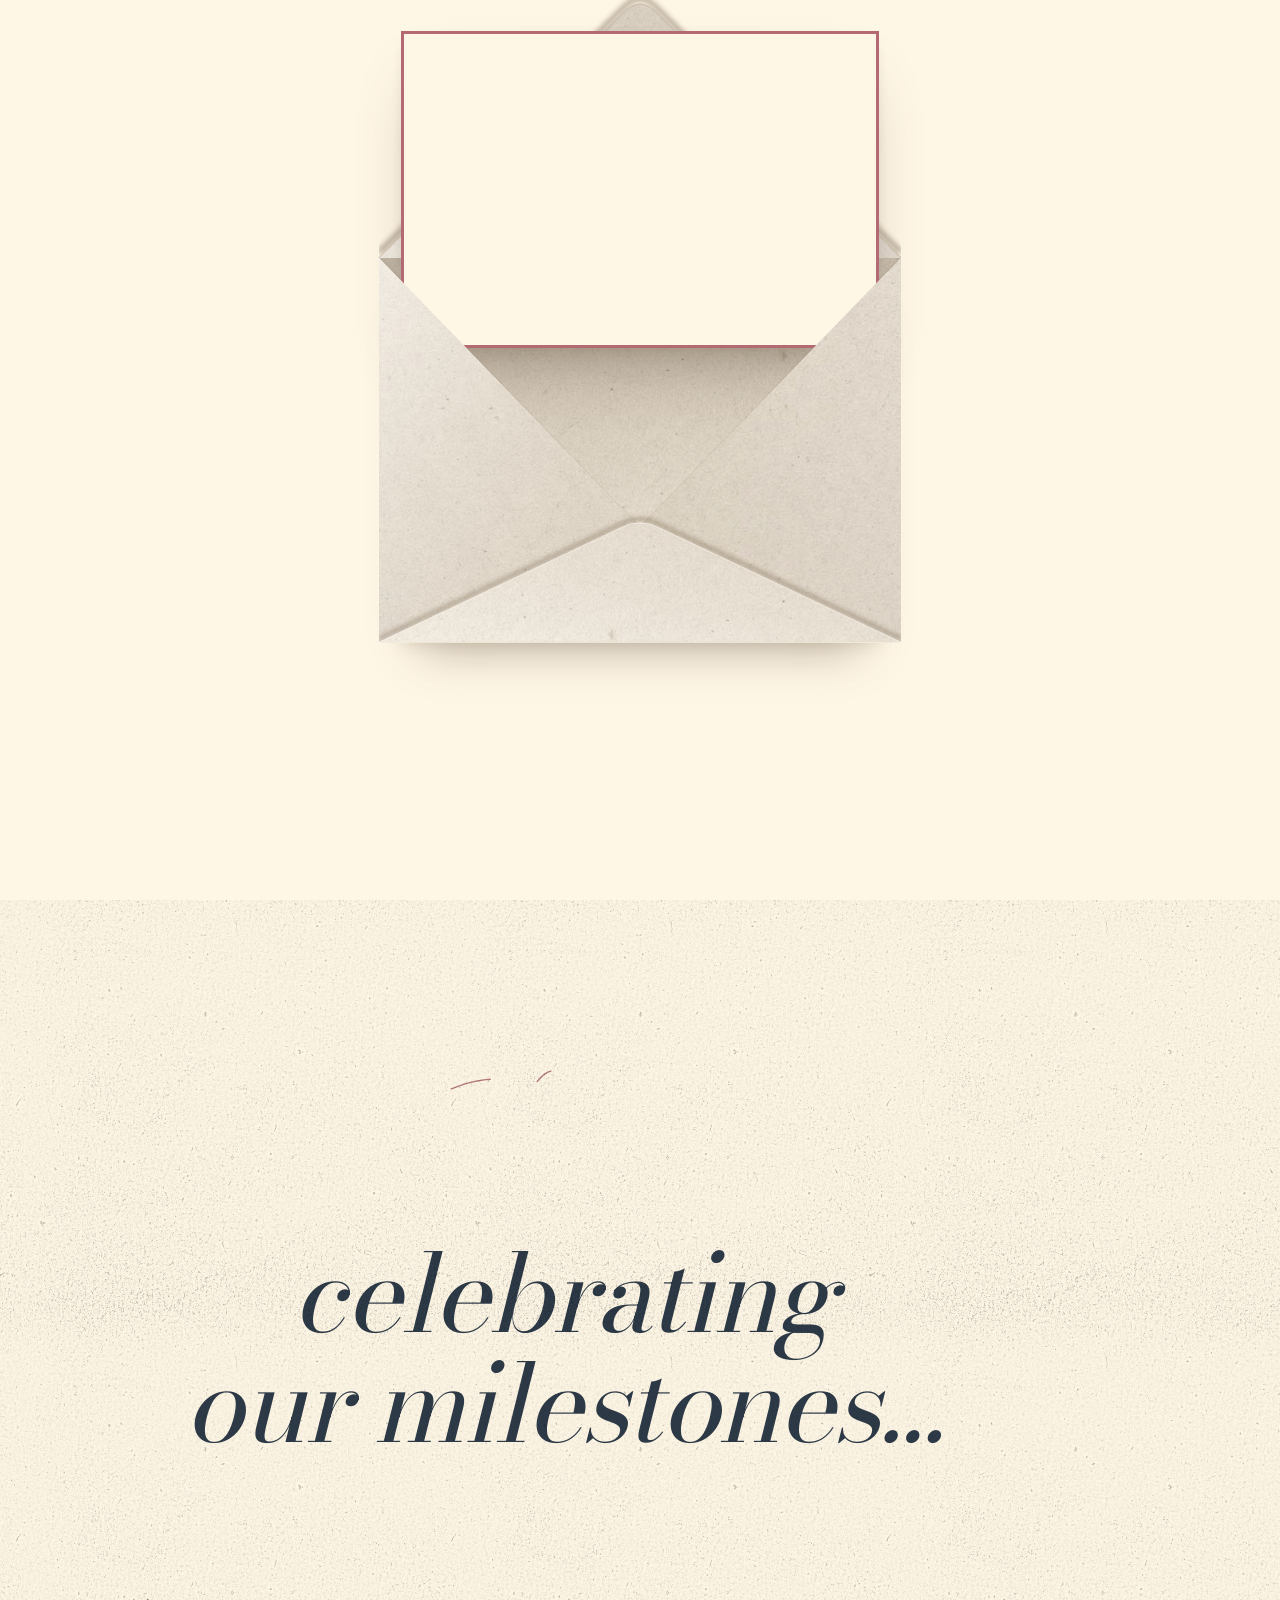
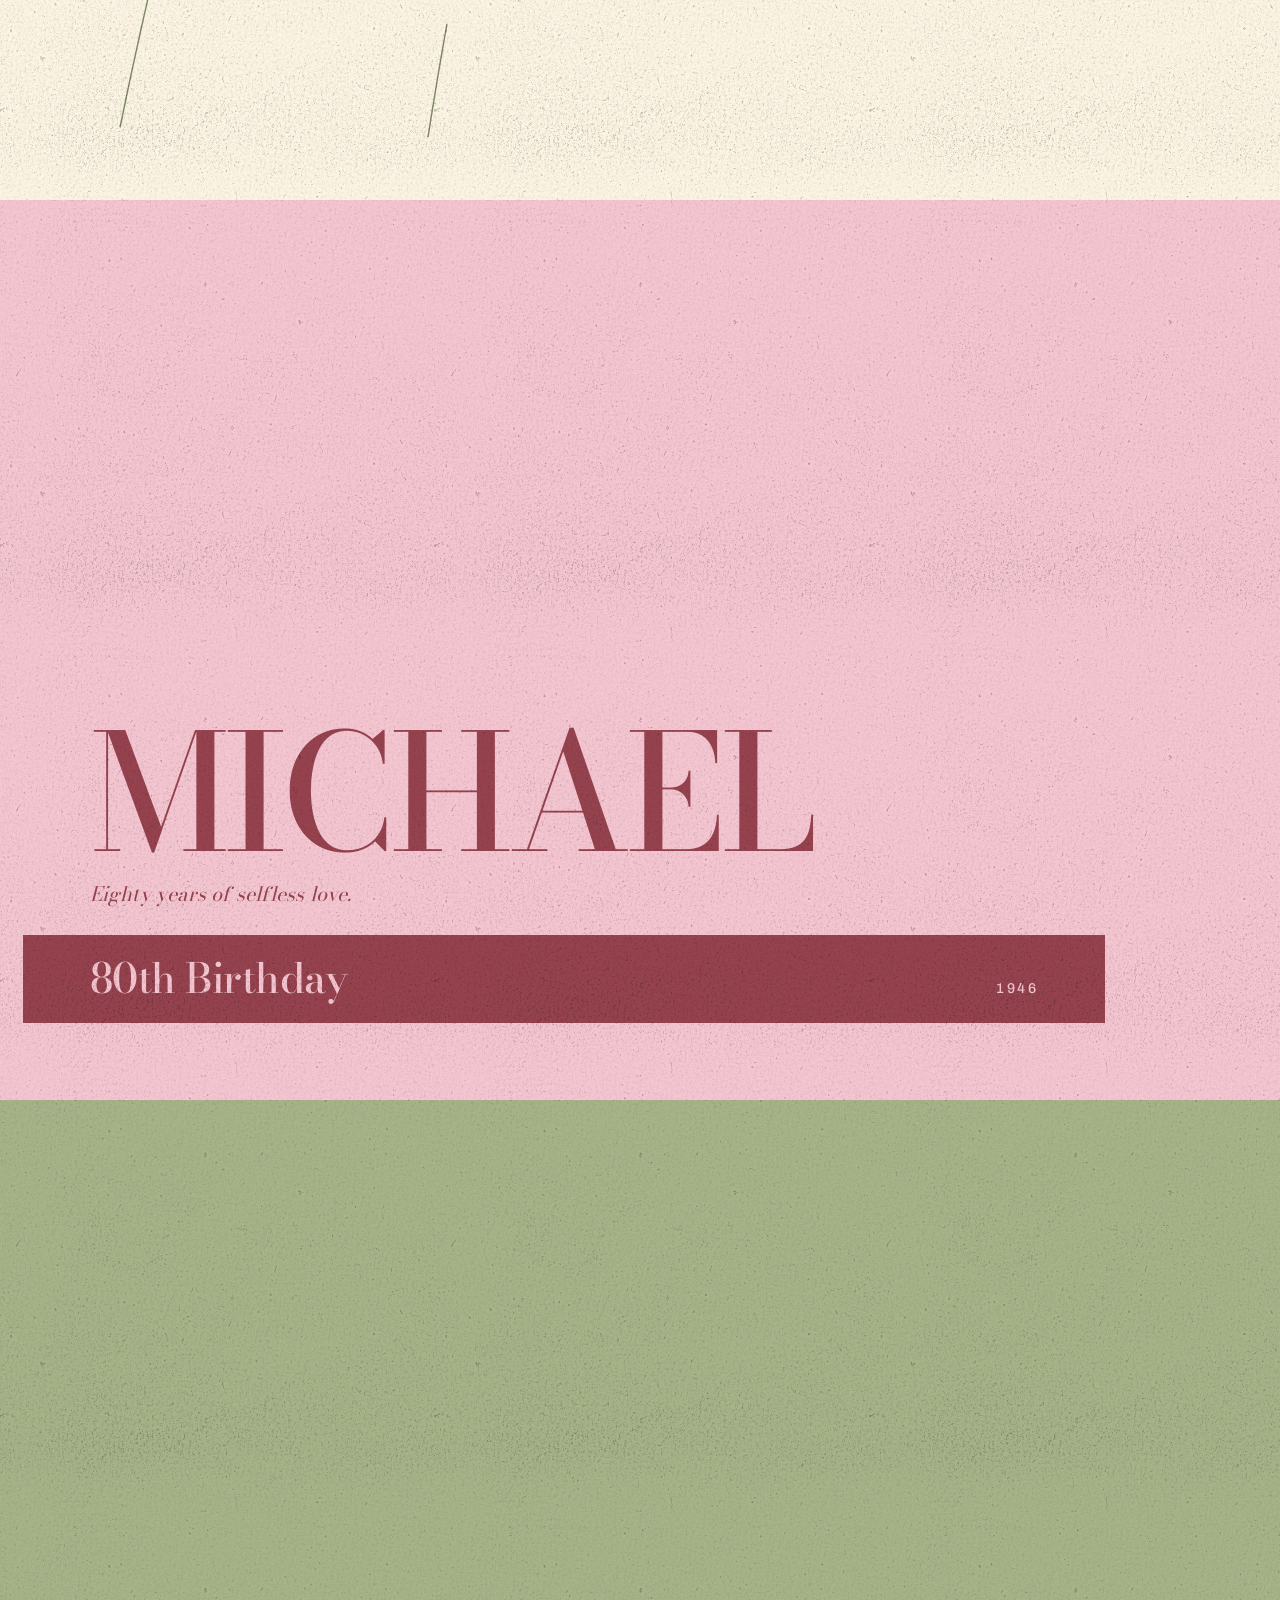
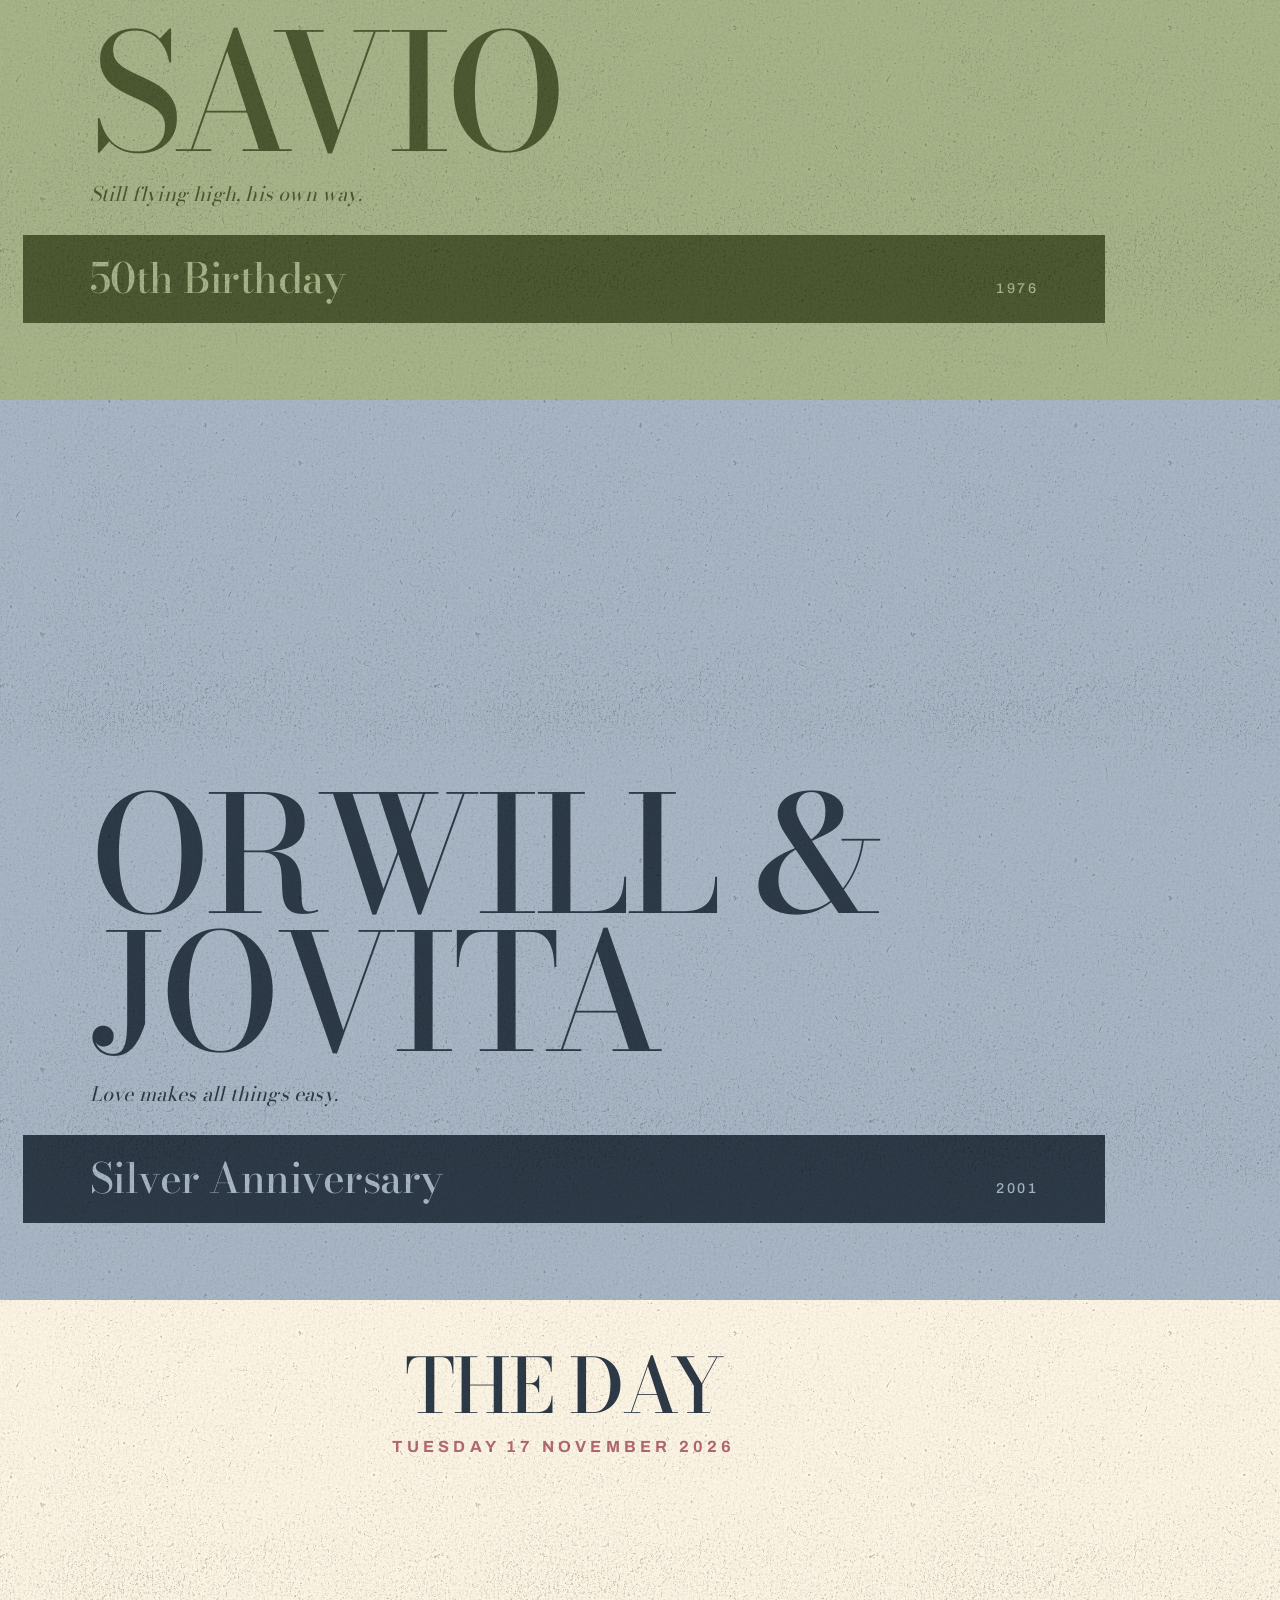
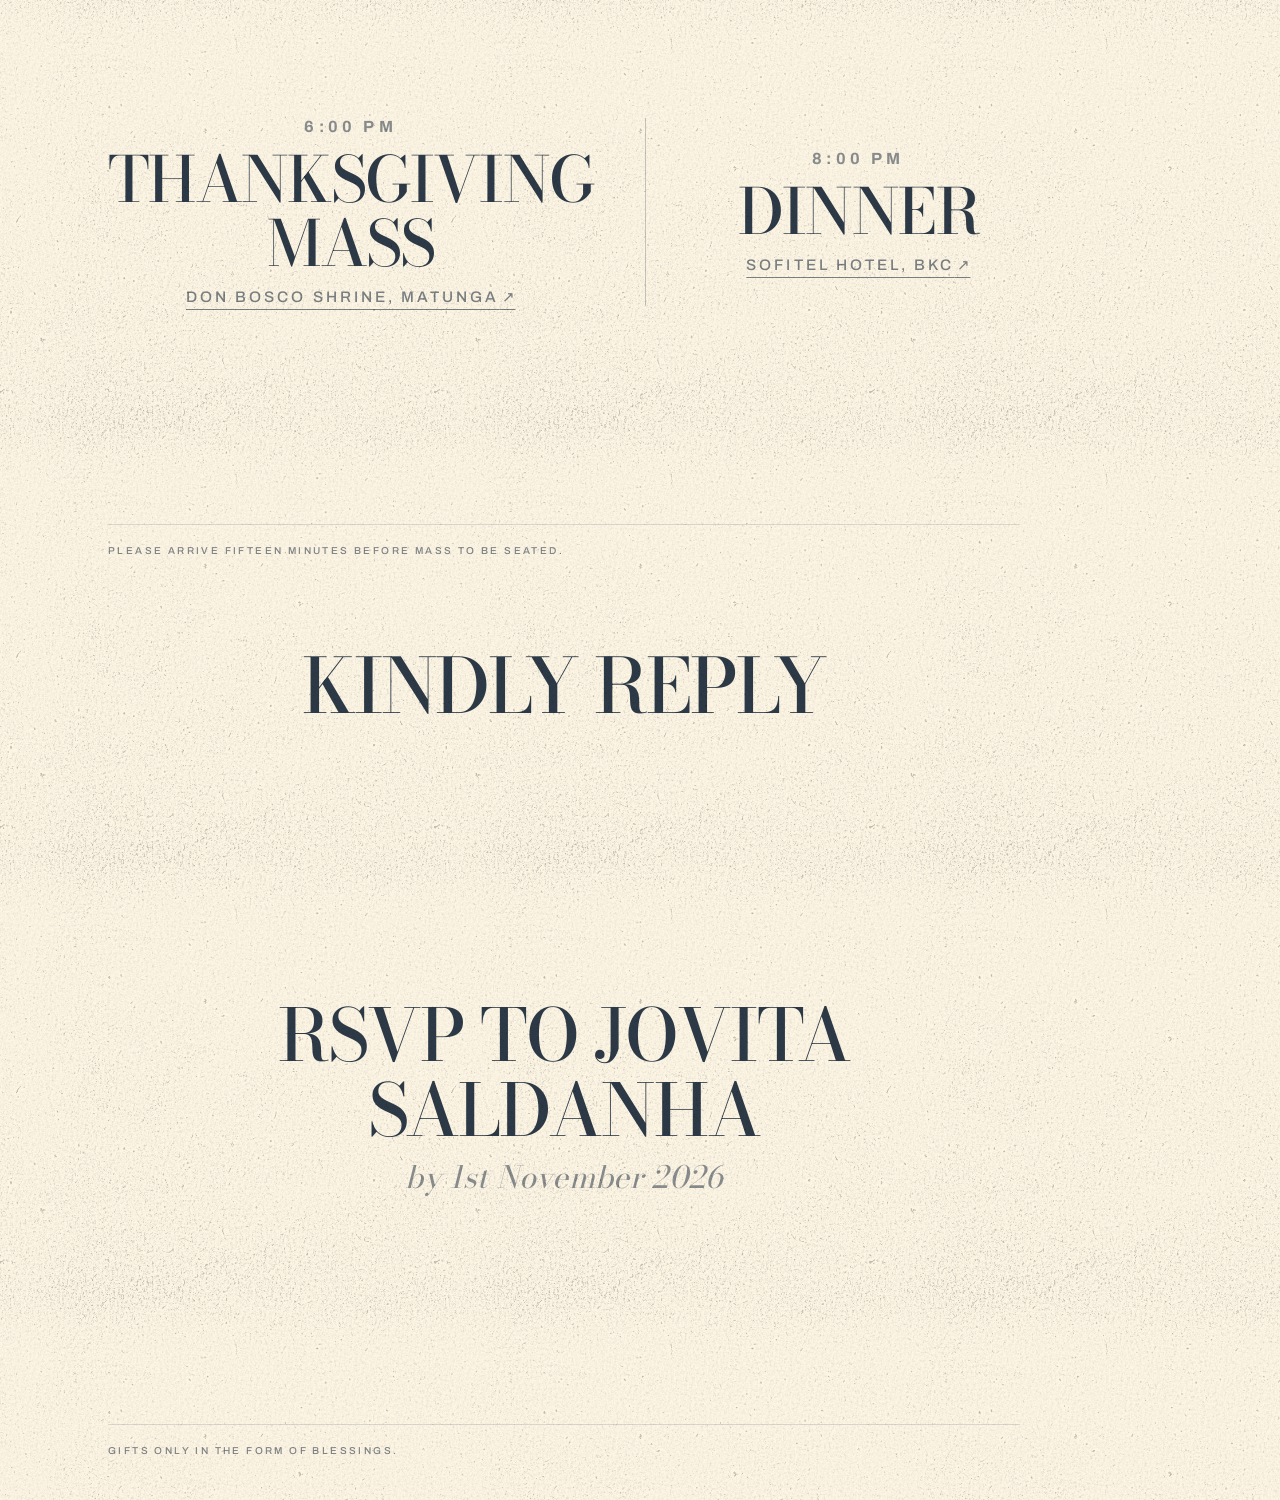
==== commit b74f978a: "Milestones page with fireworks, and room to breathe on phones - New page between the invitation and " ====
--- a/demo/index.html
+++ b/demo/index.html
@@ -284,6 +284,23 @@
   }
   a.where::after { content: ' \2197'; letter-spacing: 0; }
   a.where:hover, a.where:focus-visible { opacity: 1; }
+
+  /* ---- milestones: the turn from the invitation to the three of them ----
+     One line, set soft -- lowercase italic, the voice of the epigraph rather
+     than the slab of the headline -- with fireworks going up behind it. */
+  .milestones { position: relative; }
+  .fireworks {
+    position: absolute; inset: 0; width: 100%; height: 100%;
+    z-index: 0; pointer-events: none;
+  }
+  .milestones .sheet-body { position: relative; z-index: 1; }
+  .ms-head {
+    font-family: var(--display); font-style: italic; font-weight: 400;
+    margin: 0; text-align: center;
+    font-size: clamp(40px, min(9vw, 12vh), 138px);
+    line-height: 1.02; letter-spacing: -0.02em;
+  }
+  .ms-dots { letter-spacing: 0; }
 
   /* ---- the reply: the instruction IS the page --------------------------- */
   .reply-line {
@@ -359,7 +376,7 @@
   /* 0. the epigraph. Quiet on purpose: italic, the body colour knocked
      back, a short hairline and the source in micro caps -- the opening of a
      book, so the slab headline below is still the loudest thing on the page. */
-  .cover .epigraph { margin: 0 0 var(--s4); max-width: none; }
+  .cover .epigraph { margin: 0 0 clamp(48px, 7.5cqw, 104px); max-width: none; }
   .cover .epigraph blockquote {
     margin: 0;
     font-family: var(--display); font-style: italic; font-weight: 400;
@@ -558,7 +575,7 @@
     .cover .invite .w1, .cover .invite .w2 { overflow-wrap: break-word; }
     .cover .invite .eyebrow { margin-bottom: clamp(16px, min(4.6cqw, 4vh), 44px); }
     .cover .particulars { text-align: center; }
-    .cover .epigraph { margin-bottom: clamp(18px, 4vh, 34px); }
+    .cover .epigraph { margin-bottom: clamp(36px, 7.5vh, 72px); }
     .cover .epigraph figcaption { justify-content: center; }
 
     .solo .panel { padding: 8% 7%; align-items: center; text-align: center; }
@@ -567,6 +584,10 @@
 
     .events { grid-template-columns: 1fr; gap: clamp(26px, 5vh, 48px); }
     .events .split { height: 1px; align-self: auto; }
+    /* dead centre sits low on a tall phone -- the eye reads the middle of
+       a screen as a little above it -- so the body is centred in a box
+       weighted toward the bottom, which lifts it without pinning it */
+    .sheet-body { padding: clamp(8px, 2vh, 20px) 0 clamp(60px, 14vh, 140px); }
     .data > div { grid-template-columns: 1fr; gap: 6px; justify-items: center; }
   }
 </style>
@@ -690,6 +711,7 @@
 
 <nav class="rail" aria-label="Sections of this invitation">
   <a href="#invitation"><span class="lbl">Invitation</span><span class="tick"></span></a>
+  <a href="#milestones"><span class="lbl">Milestones</span><span class="tick"></span></a>
   <a href="#michael"><span class="lbl">Michael</span><span class="tick"></span></a>
   <a href="#savio"><span class="lbl">Savio</span><span class="tick"></span></a>
   <a href="#orwill"><span class="lbl">Orwill &amp; Jovita</span><span class="tick"></span></a>
@@ -729,6 +751,14 @@
 </section>
 
 <!-- ============================================ THOSE WE CELEBRATE, ONE EACH -->
+<!-- ============================================ MILESTONES -->
+<section class="screen screen--sheet milestones" id="milestones">
+  <canvas class="fireworks" aria-hidden="true"></canvas>
+  <div class="sheet-body">
+    <p class="ms-head">celebrating<br>our milestones<span class="ms-dots">&hellip;</span></p>
+  </div>
+</section>
+
 <section class="screen solo" id="michael">
   <article class="panel p-michael person">
     <canvas class="wire wire--bed" data-wire="heart" data-color="#97434f"
@@ -824,6 +854,139 @@
 </section>
 
 <script src="wireframe.js?v=19"></script>
+<script>
+/* Fireworks behind "celebrating our milestones". Drawn the way the rest of
+   the site is drawn -- lines, no glow, no fill: a rocket is a short streak
+   climbing to its apex, a burst is a ring of streaks thrown out, pulled down
+   by gravity and fading. Runs only while the page is on screen, and not at
+   all for a reader who has asked for reduced motion. */
+(function () {
+  var sec = document.getElementById('milestones');
+  var cv = sec && sec.querySelector('.fireworks');
+  if (!cv || !cv.getContext) return;
+  if (window.matchMedia &&
+      window.matchMedia('(prefers-reduced-motion: reduce)').matches) return;
+
+  var ctx = cv.getContext('2d');
+  /* the palette's six less the vanilla it sits on, plus the two inks cut
+     from it; blush is light on this field, so it is only ever a second
+     colour inside a burst, never a burst's lead */
+  var LEAD = ['#b46a72', '#97434f', '#4c5931', '#2d3a47', '#a8b58a', '#a9b7c6'];
+  var MIX  = LEAD.concat(['#f7c8d3']);
+  function pick(a) { return a[(Math.random() * a.length) | 0]; }
+  var w = 1, h = 1, rockets = [], sparks = [], next = 0, last = 0;
+  var visible = true, raf = 0;
+
+  function size() {
+    var r = cv.getBoundingClientRect();
+    var dpr = Math.min(window.devicePixelRatio || 1, 1.5);
+    w = Math.max(1, r.width); h = Math.max(1, r.height);
+    cv.width = Math.round(w * dpr); cv.height = Math.round(h * dpr);
+    ctx.setTransform(dpr, 0, 0, dpr, 0, 0);
+  }
+
+  /* Rockets go up from a few launch points -- the two bottom corners, low
+     on either side, and the floor either side of centre -- each thrown at
+     an angle in toward the middle. Gravity bends that into an arc, so a
+     rocket leans over as it slows and bursts at the top of its curve. */
+  var PADS = [
+    [0.02, 1.02,  1], [0.98, 1.02, -1],   // bottom corners
+    [-0.02, 0.78, 1], [1.02, 0.78, -1],   // low on the sides
+    [0.30, 1.02,  1], [0.70, 1.02, -1]    // the floor, either side of centre
+  ];
+  function launch() {
+    var g = h * 0.9;                                  // px/s^2
+    var pad = pick(PADS);
+    var x0 = w * pad[0], y0 = h * pad[1];
+    var apex = h * (0.08 + 0.30 * Math.random());
+    var vy = -Math.sqrt(2 * g * Math.max(h * 0.2, y0 - apex));
+    var rise = -vy / g;                               // seconds to the top
+    /* how far in toward the middle it travels on the way up */
+    var reach = w * (0.10 + 0.28 * Math.random()) * (pad[2] || 1);
+    if (pad[0] > 0.2 && pad[0] < 0.8) reach *= 0.5;
+    var c1 = pick(LEAD), c2 = Math.random() < 0.6 ? pick(MIX) : c1;
+    rockets.push({ x: x0, y: y0, vx: reach / rise, vy: vy, g: g,
+                   col: c1, col2: c2 });
+  }
+
+  function burst(r) {
+    var n = 40 + ((Math.random() * 24) | 0);
+    var R = Math.min(w, h) * (0.32 + 0.16 * Math.random());   // px/s
+    for (var i = 0; i < n; i++) {
+      var a = Math.PI * 2 * i / n + Math.random() * 0.12;
+      var v = R * (0.75 + 0.25 * Math.random());
+      sparks.push({ x: r.x, y: r.y, px: r.x, py: r.y,
+                    vx: Math.cos(a) * v, vy: Math.sin(a) * v,
+                    life: 1, fade: 0.55 + 0.25 * Math.random(),
+                    col: i % 2 ? r.col2 : r.col });
+    }
+  }
+
+  function step(now) {
+    raf = 0;
+    if (!visible) return;
+    var dt = Math.min(0.05, (now - (last || now)) / 1000);
+    last = now;
+    if (now > next) {
+      launch();
+      if (Math.random() < 0.3) launch();
+      next = now + 550 + Math.random() * 900;
+    }
+
+    ctx.clearRect(0, 0, w, h);
+    ctx.lineCap = 'round';
+    var i, r, p;
+
+    for (i = rockets.length - 1; i >= 0; i--) {
+      r = rockets[i];
+      r.x += r.vx * dt; r.y += r.vy * dt; r.vy += r.g * dt;
+      ctx.strokeStyle = r.col; ctx.globalAlpha = 0.7; ctx.lineWidth = 1.4;
+      /* the tail traces the arc it has just flown: the same path run back
+         a fraction of a second, so it bends with the curve */
+      ctx.beginPath();
+      for (var k = 6; k >= 0; k--) {
+        var d = 0.022 * k;
+        var tx = r.x - r.vx * d, ty = r.y - r.vy * d + 0.5 * r.g * d * d;
+        if (k === 6) ctx.moveTo(tx, ty); else ctx.lineTo(tx, ty);
+      }
+      ctx.stroke();
+      if (r.vy >= 0) { burst(r); rockets.splice(i, 1); }
+    }
+
+    var drag = Math.pow(0.35, dt);                    // air slows the spray
+    for (i = sparks.length - 1; i >= 0; i--) {
+      p = sparks[i];
+      p.px = p.x; p.py = p.y;
+      p.vx *= drag; p.vy = p.vy * drag + h * 0.22 * dt;
+      p.x += p.vx * dt; p.y += p.vy * dt;
+      p.life -= dt * p.fade;
+      if (p.life <= 0) { sparks.splice(i, 1); continue; }
+      /* a streak, not a dot: from a little behind to here */
+      ctx.strokeStyle = p.col;
+      ctx.globalAlpha = Math.min(1, p.life * 1.1) * 0.8;
+      ctx.lineWidth = 0.6 + 0.9 * p.life;
+      ctx.beginPath();
+      ctx.moveTo(p.x - p.vx * 0.09, p.y - p.vy * 0.09);
+      ctx.lineTo(p.x, p.y);
+      ctx.stroke();
+    }
+    ctx.globalAlpha = 1;
+    raf = requestAnimationFrame(step);
+  }
+
+  function go() { if (!raf && visible) { last = 0; raf = requestAnimationFrame(step); } }
+
+  size();
+  window.addEventListener('resize', size);
+  if (window.IntersectionObserver) {
+    new IntersectionObserver(function (es) {
+      visible = es[0].isIntersecting;
+      if (visible) go();
+    }).observe(sec);
+  }
+  go();
+})();
+</script>
 <script>
 /* ---- the envelope ------------------------------------------------------
    The envelope settles -> the flap falls back -> a blank card rises out of
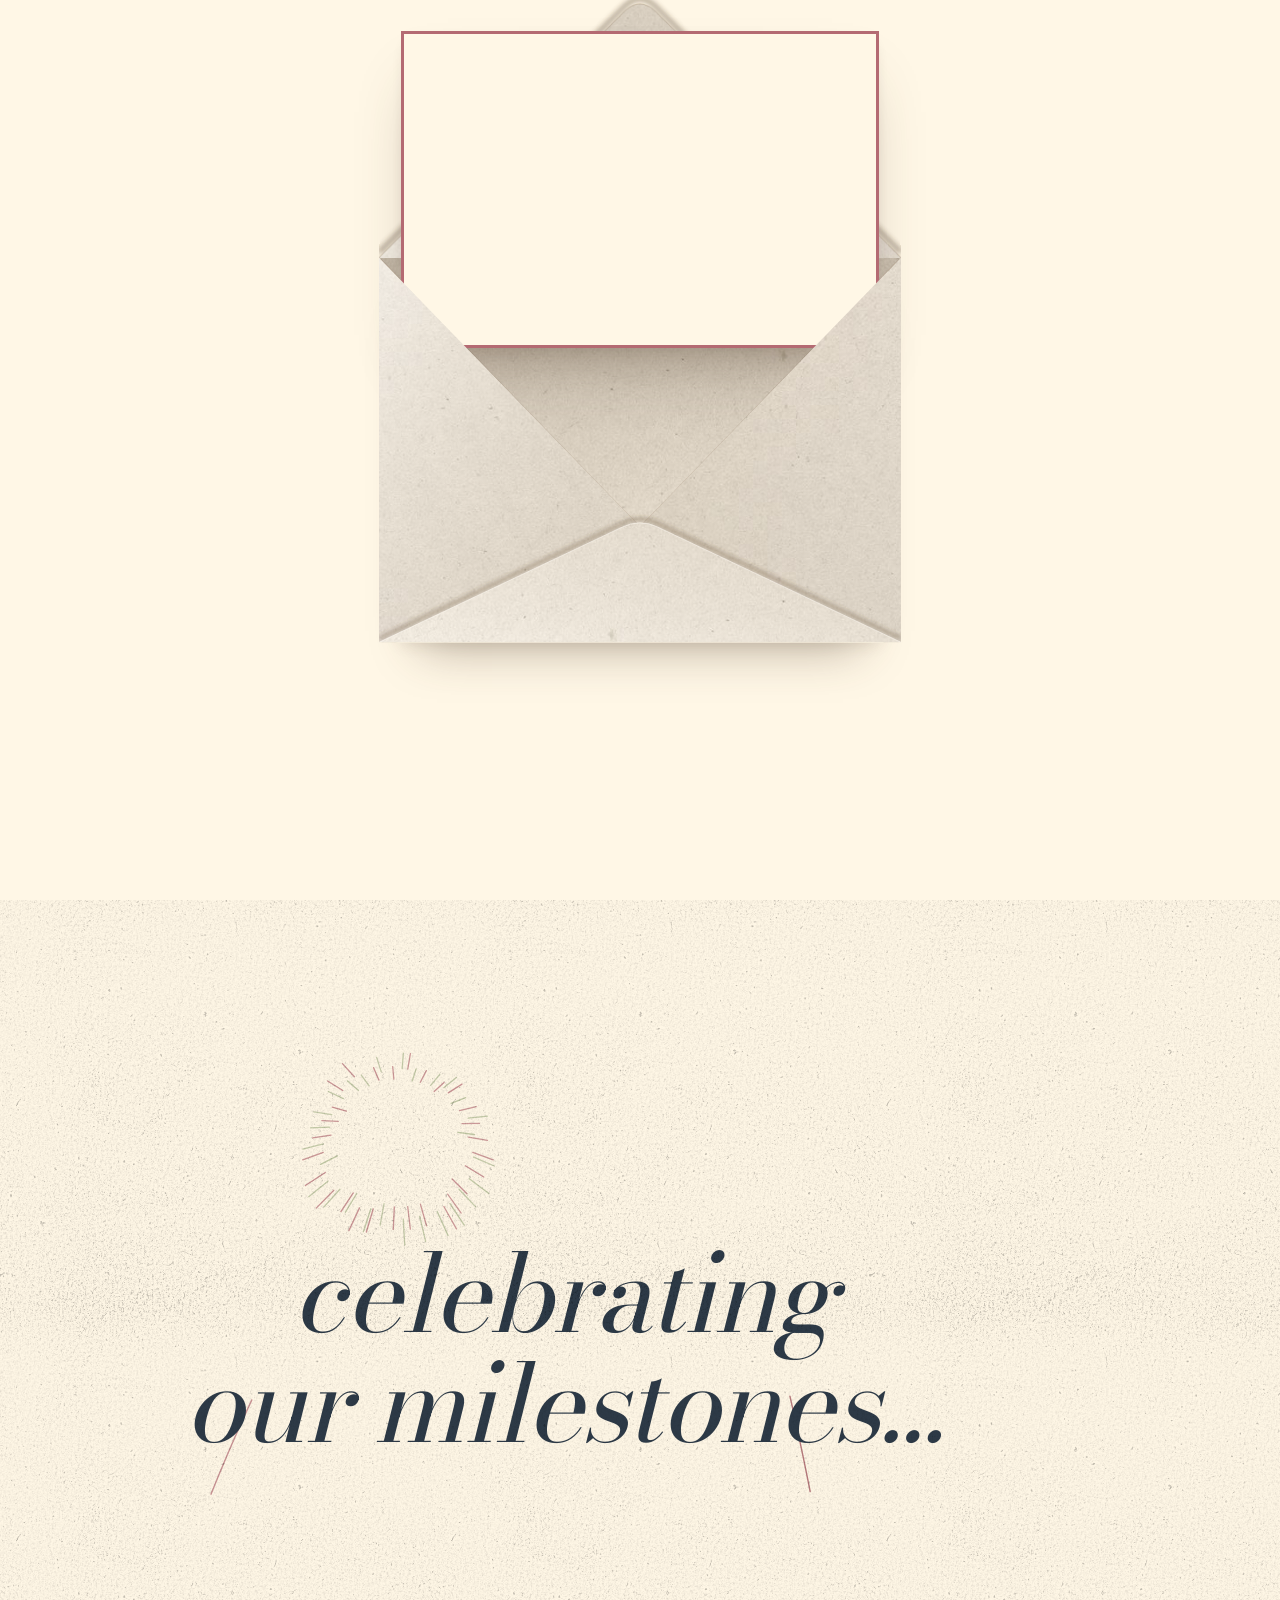
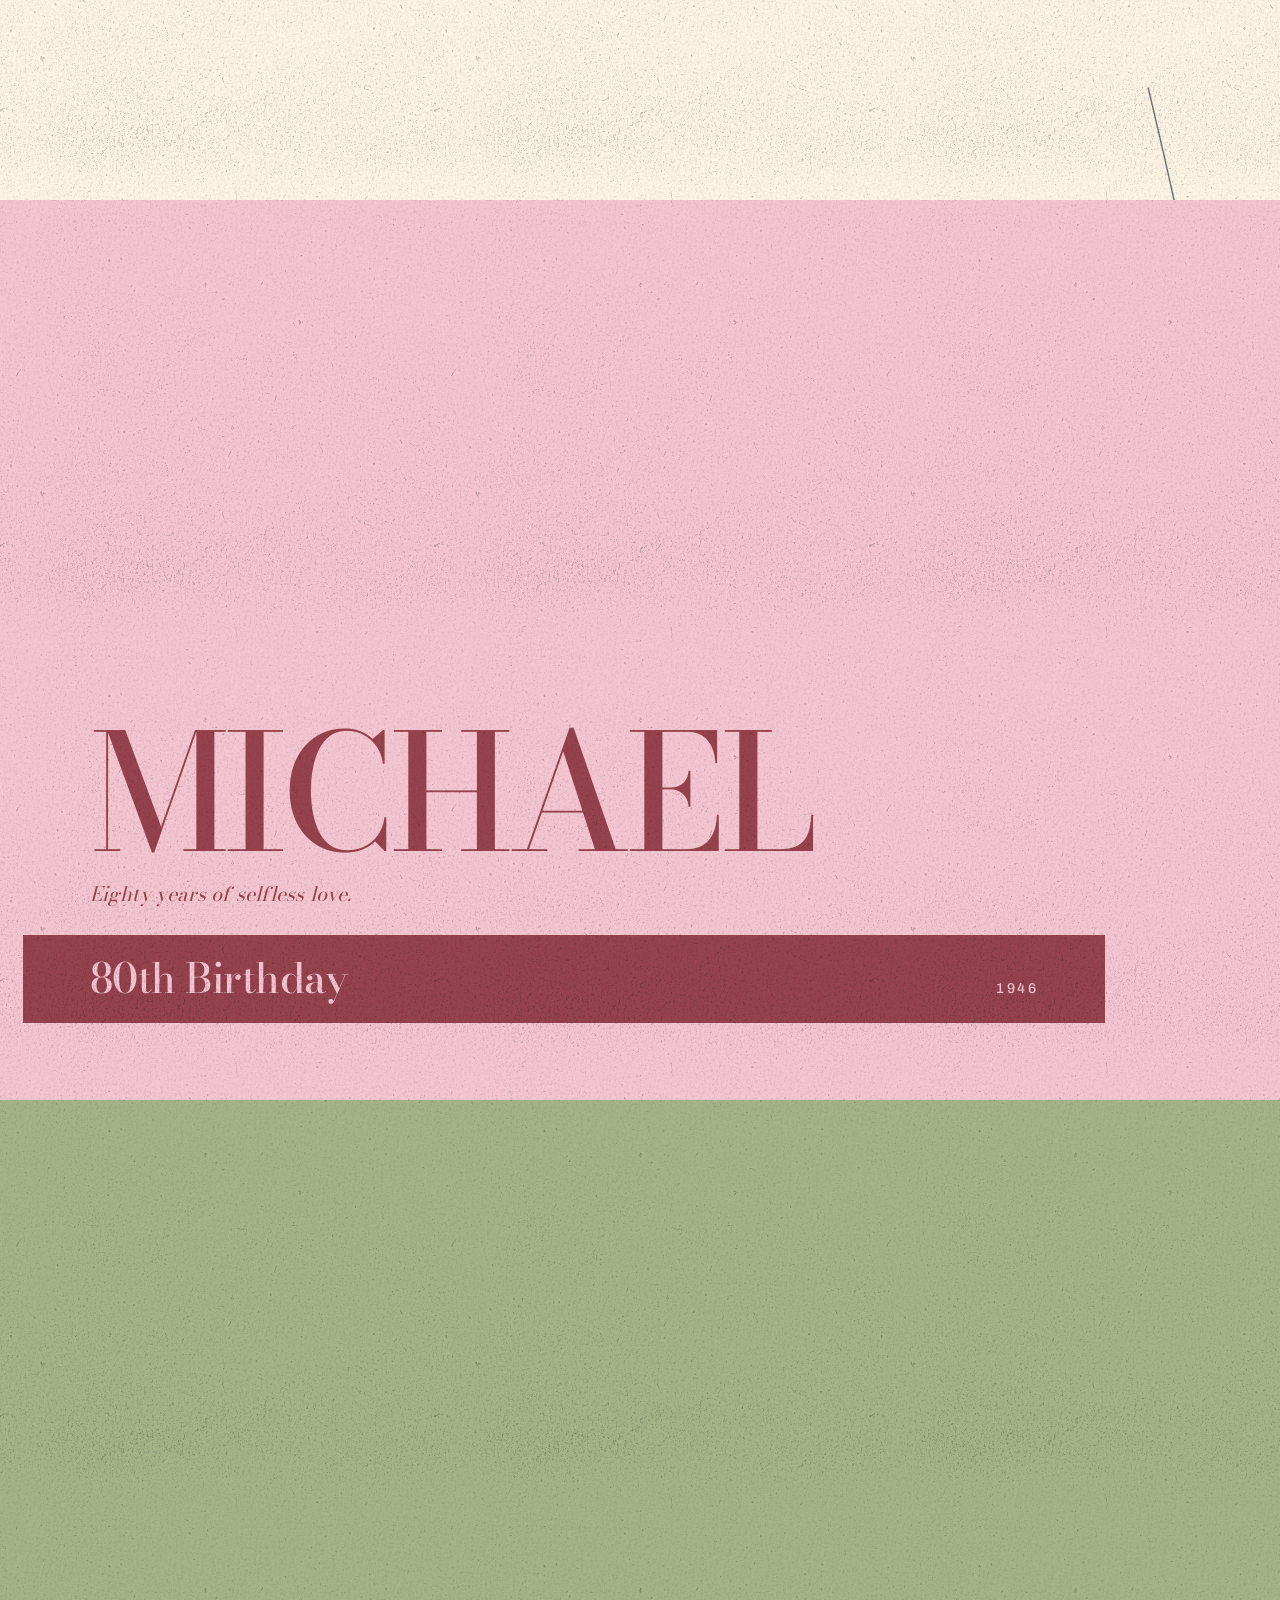
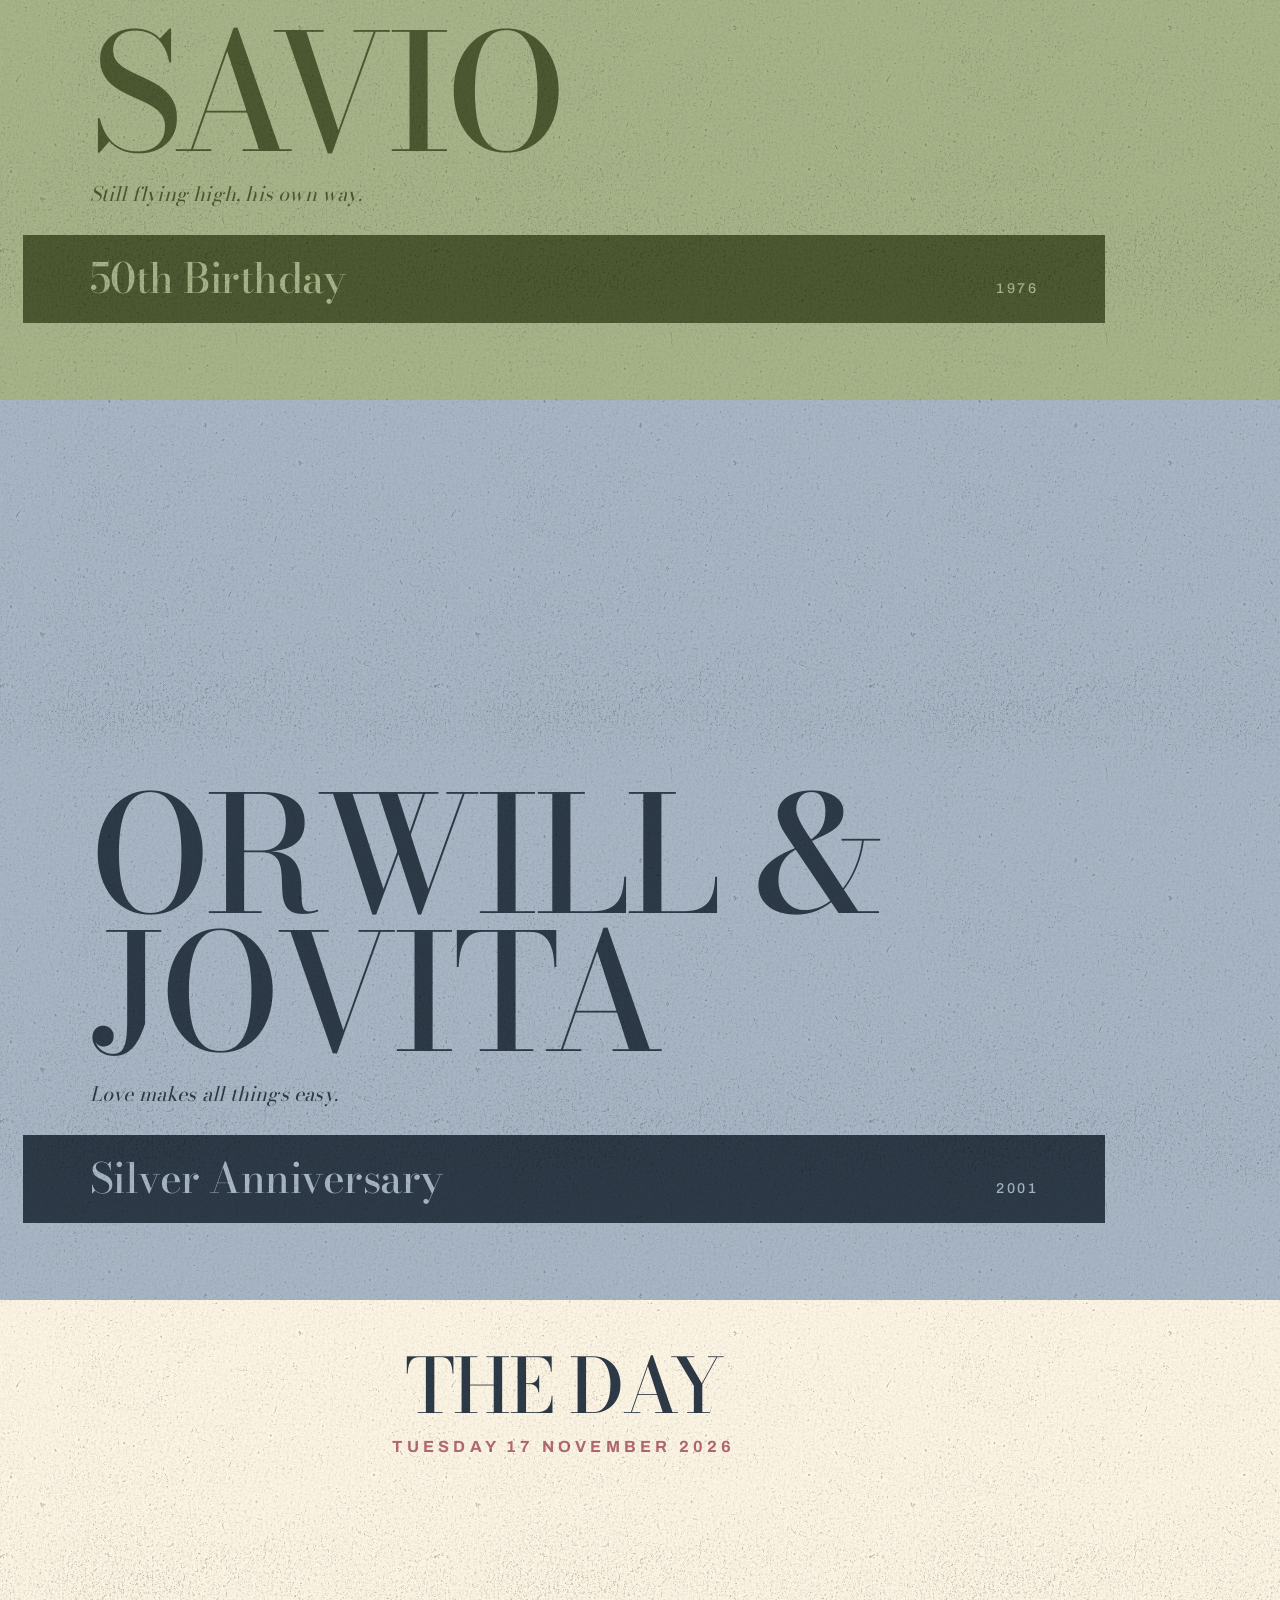
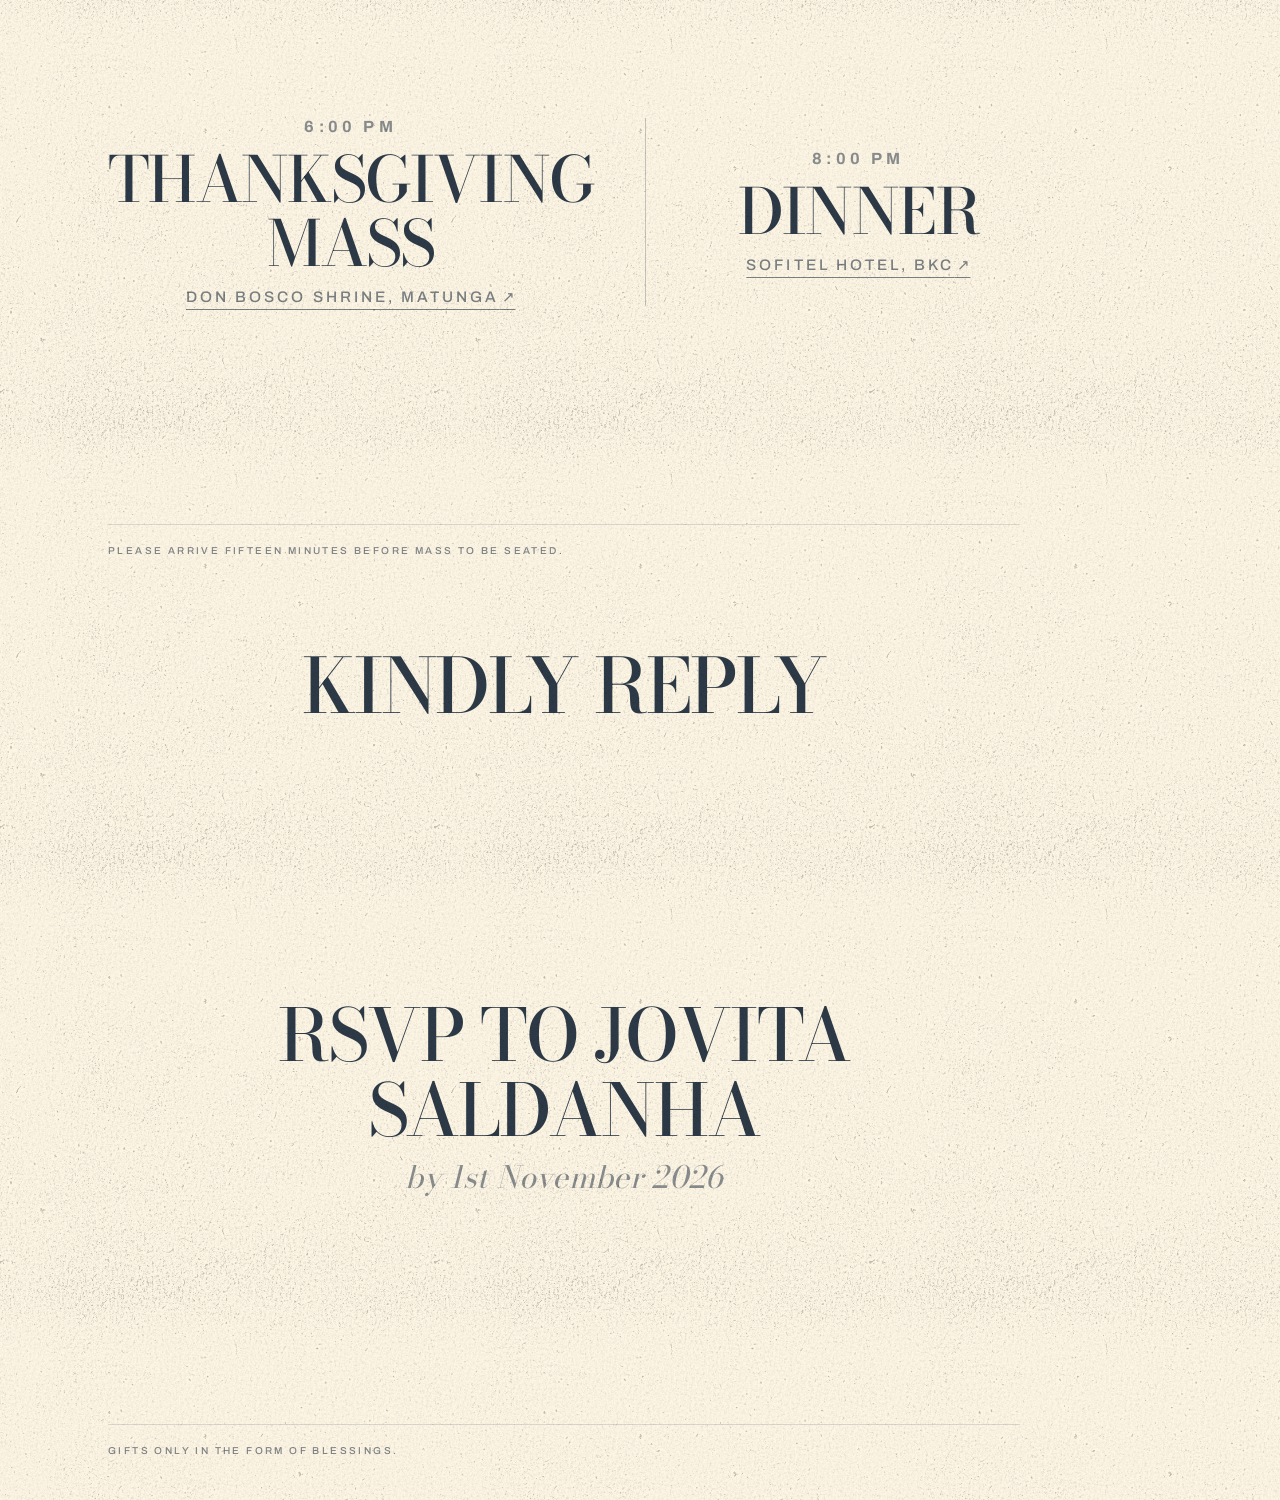
==== commit 48474831: "Point the link preview at the real domain Co-Authored-By: Claude Opus 5.5 <noreply@anthropic.com>" ====
--- a/demo/index.html
+++ b/demo/index.html
@@ -15,11 +15,11 @@
      site ends up on a different domain than the one below, change both
      lines -- it is the only place in the project that hard-codes a URL. -->
 <meta property="og:type" content="website">
-<meta property="og:url" content="https://the-triple-invite.vercel.app/">
+<meta property="og:url" content="https://the-invite-three.vercel.app/">
 <meta property="og:title" content="You are invited — Thanksgiving Mass &amp; Dinner">
 <meta property="og:description"
       content="Michael's 80th · Savio's 50th · Orwill &amp; Jovita's Silver. Tuesday 17 November 2026. Mass at Don Bosco Shrine, Matunga; dinner at Sofitel Hotel, BKC.">
-<meta property="og:image" content="https://the-triple-invite.vercel.app/assets/preview.jpg">
+<meta property="og:image" content="https://the-invite-three.vercel.app/assets/preview.jpg">
 <meta property="og:image:width" content="1200">
 <meta property="og:image:height" content="630">
 <meta name="twitter:card" content="summary_large_image">
